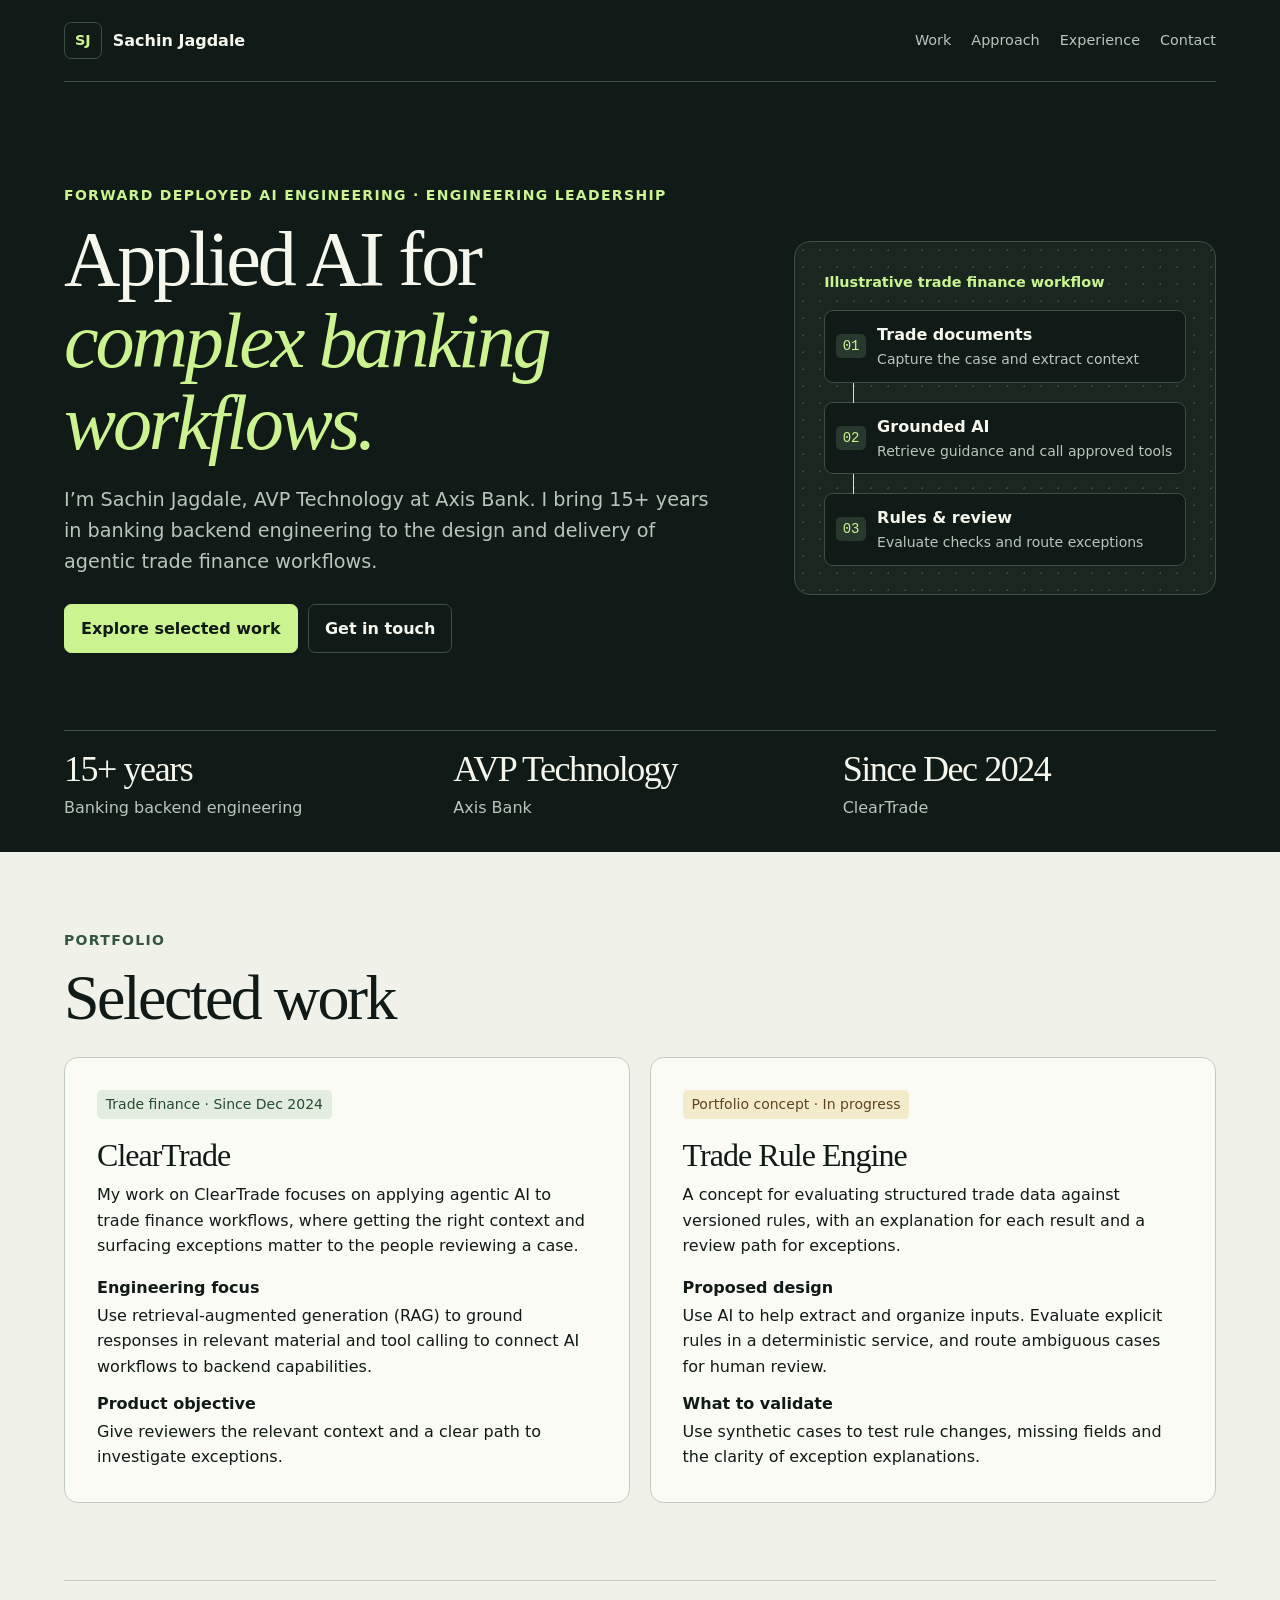
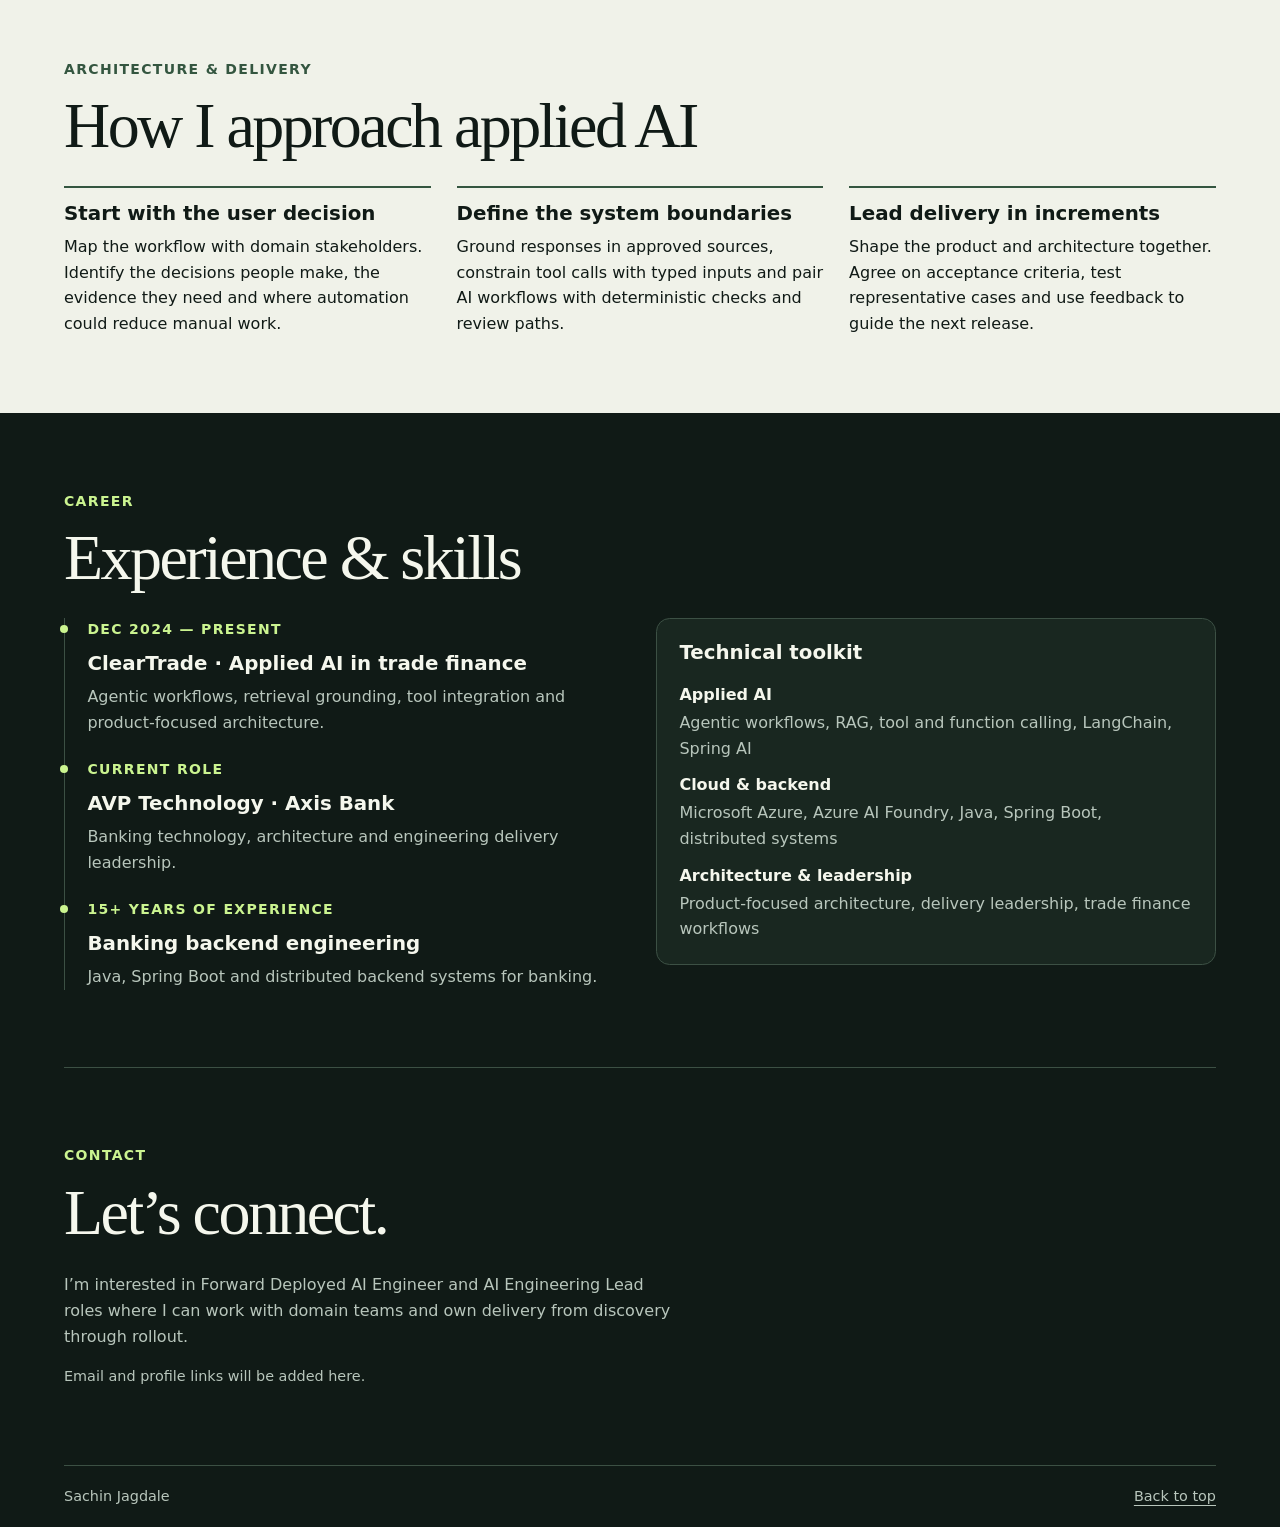
==== index.html @ 7dbd0158 "First commit" ====
<!doctype html>
<html lang="en">
<head>
<meta charset="utf-8">
<meta name="viewport" content="width=device-width, initial-scale=1">
<meta name="description" content="Sachin Jagdale, AVP Technology at Axis Bank. Portfolio covering backend banking systems, applied AI for trade finance, and engineering leadership.">
<meta name="theme-color" content="#101a16">
<meta property="og:type" content="website">
<meta property="og:title" content="Sachin Jagdale | Applied AI & Engineering Leadership">
<meta property="og:description" content="15+ years in banking engineering, with a focus on applied AI for trade finance.">
<title>Sachin Jagdale | Applied AI & Engineering Leadership</title>
<link rel="stylesheet" href="styles.css">
<script src="profile.js" defer></script>
</head>
<body id="top">
<a class="skip" href="#main">Skip to content</a>
<header class="shell header">
  <a class="brand" href="#top"><span class="monogram" aria-hidden="true">SJ</span> Sachin Jagdale</a>
  <nav aria-label="Main navigation"><a href="#work">Work</a><a href="#approach">Approach</a><a href="#experience">Experience</a><a href="#contact">Contact</a></nav>
</header>
<main id="main">
  <section class="hero shell" aria-labelledby="intro">
    <div class="hero-copy">
      <p class="eyebrow">FORWARD DEPLOYED AI ENGINEERING · ENGINEERING LEADERSHIP</p>
      <h1 id="intro">Applied AI for <em>complex banking workflows.</em></h1>
      <p class="lede">I’m Sachin Jagdale, AVP Technology at Axis Bank. I bring 15+ years in banking backend engineering to the design and delivery of agentic trade finance workflows.</p>
      <div class="actions"><a class="button primary" href="#work">Explore selected work</a><a class="button secondary" href="#contact">Get in touch</a><a class="button secondary" data-link="resume" hidden>Résumé</a></div>
    </div>
    <figure class="flow">
      <figcaption>Illustrative trade finance workflow</figcaption>
      <ol>
        <li><span class="node" aria-hidden="true">01</span><div><strong>Trade documents</strong><small>Capture the case and extract context</small></div></li>
        <li><span class="node" aria-hidden="true">02</span><div><strong>Grounded AI</strong><small>Retrieve guidance and call approved tools</small></div></li>
        <li><span class="node" aria-hidden="true">03</span><div><strong>Rules &amp; review</strong><small>Evaluate checks and route exceptions</small></div></li>
      </ol>
    </figure>
  </section>

  <dl class="facts shell" aria-label="Career highlights">
    <div><dt>15+ years</dt><dd>Banking backend engineering</dd></div>
    <div><dt>AVP Technology</dt><dd>Axis Bank</dd></div>
    <div><dt>Since Dec 2024</dt><dd>ClearTrade</dd></div>
  </dl>

  <div class="light">
    <section class="shell section" id="work">
      <p class="eyebrow">PORTFOLIO</p>
      <h2>Selected work</h2>
      <div class="cards">
        <article class="case">
          <p class="status">Trade finance · Since Dec 2024</p>
          <h3>ClearTrade</h3>
          <p>My work on ClearTrade focuses on applying agentic AI to trade finance workflows, where getting the right context and surfacing exceptions matter to the people reviewing a case.</p>
          <dl><dt>Engineering focus</dt><dd>Use retrieval-augmented generation (RAG) to ground responses in relevant material and tool calling to connect AI workflows to backend capabilities.</dd><dt>Product objective</dt><dd>Give reviewers the relevant context and a clear path to investigate exceptions.</dd></dl>
        </article>
        <article class="case">
          <p class="status concept">Portfolio concept · In progress</p>
          <h3>Trade Rule Engine</h3>
          <p>A concept for evaluating structured trade data against versioned rules, with an explanation for each result and a review path for exceptions.</p>
          <dl><dt>Proposed design</dt><dd>Use AI to help extract and organize inputs. Evaluate explicit rules in a deterministic service, and route ambiguous cases for human review.</dd><dt>What to validate</dt><dd>Use synthetic cases to test rule changes, missing fields and the clarity of exception explanations.</dd></dl>
        </article>
      </div>
    </section>

    <section class="shell section ruled" id="approach">
      <p class="eyebrow">ARCHITECTURE &amp; DELIVERY</p>
      <h2>How I approach applied AI</h2>
      <div class="principles">
        <article><h3>Start with the user decision</h3><p>Map the workflow with domain stakeholders. Identify the decisions people make, the evidence they need and where automation could reduce manual work.</p></article>
        <article><h3>Define the system boundaries</h3><p>Ground responses in approved sources, constrain tool calls with typed inputs and pair AI workflows with deterministic checks and review paths.</p></article>
        <article><h3>Lead delivery in increments</h3><p>Shape the product and architecture together. Agree on acceptance criteria, test representative cases and use feedback to guide the next release.</p></article>
      </div>
    </section>
  </div>

  <section class="shell section" id="experience">
    <p class="eyebrow">CAREER</p>
    <h2>Experience &amp; skills</h2>
    <div class="career">
      <ol class="timeline" aria-label="Experience timeline">
        <li><p class="eyebrow"><time datetime="2024-12">DEC 2024</time> — PRESENT</p><h3>ClearTrade · Applied AI in trade finance</h3><p>Agentic workflows, retrieval grounding, tool integration and product-focused architecture.</p></li>
        <li><p class="eyebrow">CURRENT ROLE</p><h3>AVP Technology · Axis Bank</h3><p>Banking technology, architecture and engineering delivery leadership.</p></li>
        <li><p class="eyebrow">15+ YEARS OF EXPERIENCE</p><h3>Banking backend engineering</h3><p>Java, Spring Boot and distributed backend systems for banking.</p></li>
      </ol>
      <div class="skills">
        <h3>Technical toolkit</h3>
        <dl>
          <dt>Applied AI</dt><dd>Agentic workflows, RAG, tool and function calling, LangChain, Spring AI</dd>
          <dt>Cloud &amp; backend</dt><dd>Microsoft Azure, Azure AI Foundry, Java, Spring Boot, distributed systems</dd>
          <dt>Architecture &amp; leadership</dt><dd>Product-focused architecture, delivery leadership, trade finance workflows</dd>
        </dl>
      </div>
    </div>
  </section>

  <section class="shell section contact" id="contact">
    <p class="eyebrow">CONTACT</p>
    <h2>Let’s connect.</h2>
    <p>I’m interested in Forward Deployed AI Engineer and AI Engineering Lead roles where I can work with domain teams and own delivery from discovery through rollout.</p>
    <div class="actions" id="contact-links" hidden><a class="button primary" data-link="email" hidden>Email me</a><a class="button secondary" data-link="linkedin" hidden>LinkedIn</a><a class="button secondary" data-link="resume" hidden>View résumé</a></div>
    <p class="contact-note" id="contact-note">Email and profile links will be added here.</p>
  </section>
</main>
<footer class="shell footer"><span>Sachin Jagdale</span><a href="#top">Back to top</a></footer>
</body>
</html>
---- styles.css ----
:root {
  color-scheme: dark;
  --ink: #101a16;
  --panel: #192720;
  --paper: #f0f2e9;
  --white: #f5f7ed;
  --muted: #b8c6bc;
  --accent: #cbf490;
  --forest: #345640;
  --line: #3c5044;
  --serif: Georgia, "Times New Roman", serif;
}
* { box-sizing: border-box; }
html { scroll-behavior: smooth; }
body { margin: 0; background: var(--ink); color: var(--white); font-family: system-ui, sans-serif; line-height: 1.6; }
[hidden] { display: none !important; }
a { color: inherit; text-underline-offset: .25em; }
a:focus-visible { outline: 3px solid currentColor; outline-offset: 5px; }
.skip { position: fixed; transform: translateY(-200%); padding: .6rem 1rem; top: .5rem; left: .5rem; background: var(--accent); color: var(--ink); z-index: 1; }
.skip:focus { transform: none; }
.shell { width: min(72rem, calc(100% - 3rem)); margin-inline: auto; }
.header, .footer { display: flex; align-items: center; justify-content: space-between; gap: 1rem 2rem; padding-block: 1.2rem; }
.header { border-bottom: 1px solid var(--line); }
.brand, nav { display: flex; align-items: center; flex-wrap: wrap; gap: .5rem 1.25rem; }
.brand { gap: .7rem; font-weight: 700; text-decoration: none; }
.monogram { display: grid; place-items: center; width: 2.35rem; aspect-ratio: 1; border: 1px solid var(--line); border-radius: .45rem; color: var(--accent); font-size: .9rem; }
nav a, .footer { color: var(--muted); font-size: .9rem; }
nav a { text-decoration: none; padding-block: .6rem; }
nav a:hover, .footer a:hover { color: var(--accent); }
.hero { display: grid; grid-template-columns: 1.55fr 1fr; align-items: center; gap: clamp(2rem, 6vw, 5rem); padding-block: clamp(3rem, 8vw, 7rem) clamp(3rem, 6vw, 5rem); }
.eyebrow { margin: 0 0 .75rem; font-size: .875rem; letter-spacing: .095em; color: var(--accent); font-weight: 700; }
h1, h2, .facts dt { font-family: var(--serif); font-weight: 400; line-height: 1.05; letter-spacing: -.04em; }
h1 { margin: 0; font-size: clamp(2.9rem, 6.1vw, 5.65rem); }
h1 em { color: var(--accent); font-weight: 400; }
h2 { font-size: clamp(2.45rem, 5vw, 4rem); margin: 0 0 1.65rem; }
h3 { margin: 0 0 .45rem; line-height: 1.25; font-size: 1.24rem; }
p { margin: 0 0 1rem; }
.lede { color: var(--muted); font-size: clamp(1rem, 2vw, 1.2rem); max-width: 54ch; margin: 1.3rem 0 1.7rem; }
.actions { display: flex; flex-wrap: wrap; gap: .65rem; }
.button { display: inline-flex; align-items: center; padding: .65rem 1rem; min-height: 2.8rem; border: 1px solid var(--line); border-radius: .45rem; text-decoration: none; font-weight: 650; transition: background-color .2s, border-color .2s; }
.primary { background: var(--accent); border-color: var(--accent); color: var(--ink); }
.primary:hover { background: #e1ffba; }
.primary:focus-visible { outline-color: var(--white); }
.secondary:hover { border-color: var(--accent); background: var(--panel); }
.flow { margin: 0; padding: clamp(1rem, 3vw, 1.8rem); border: 1px solid var(--line); border-radius: 1rem; background-color: var(--panel); background-image: radial-gradient(#3b4b40 1px, transparent 1px); background-size: 17px 17px; }
.flow figcaption { color: var(--accent); font-size: .9rem; font-weight: 650; margin-bottom: 1rem; }
.flow ol { list-style: none; padding: 0; margin: 0; display: grid; gap: 1.2rem; }
.flow li { display: flex; align-items: center; gap: .7rem; border: 1px solid var(--line); border-radius: .55rem; padding: .7rem; background: var(--ink); position: relative; }
.flow li + li::before { content: ""; position: absolute; left: 1.75rem; top: -1.25rem; height: 1.25rem; border-left: 1px solid var(--accent); }
.flow small { color: var(--muted); display: block; font-size: .875rem; }
.node { flex: 0 0 auto; color: var(--accent); border-radius: .3rem; padding: .25rem .4rem; background: #27392d; font: .875rem ui-monospace, monospace; }
.facts { display: grid; grid-template-columns: repeat(3, 1fr); gap: 1rem; margin-block: 0; padding-block: 1.25rem 2rem; border-top: 1px solid var(--line); }
.facts dt { font-size: clamp(1.4rem, 3vw, 2.25rem); }
.facts dd { margin: .4rem 0 0; color: var(--muted); }
.light { background: var(--paper); color: var(--ink); color-scheme: light; }
.light .eyebrow { color: var(--forest); }
.section { padding-block: clamp(2.8rem, 6vw, 5.5rem); }
.cards, .career { display: grid; grid-template-columns: repeat(2, minmax(0, 1fr)); gap: 1.2rem; }
.case { padding: clamp(1.1rem, 3vw, 2rem); border: 1px solid #bfcbbb; border-radius: .85rem; background: #fafbf5; }
.case h3 { font-family: var(--serif); font-size: 2rem; font-weight: 400; letter-spacing: -.03em; }
.status { display: inline-block; background: #e3eddf; color: #254b33; font-size: .875rem; border-radius: .3rem; padding: .2rem .55rem; }
.concept { background: #f4ebcd; color: #5f441e; }
.case dl, .skills dl { margin: 0; }
.case dt, .skills dt { font-weight: 700; }
.case dd, .skills dd { margin: .15rem 0 .7rem; }
.case dd:last-child, .skills dd:last-child { margin-bottom: 0; }
.ruled { border-top: 1px solid #bfcbbb; }
.principles { display: grid; grid-template-columns: repeat(3, minmax(0, 1fr)); gap: 1.6rem; }
.principles article { border-top: 2px solid var(--forest); padding-top: .9rem; }
.principles p, .timeline p:last-child { margin-bottom: 0; }
.career { gap: 2rem; }
.timeline { margin: 0; list-style: none; padding: 0 0 0 1.4rem; border-left: 1px solid var(--line); }
.timeline li { position: relative; }
.timeline li + li { margin-top: 1.4rem; }
.timeline li::before { content: ""; position: absolute; left: -1.7rem; top: .45rem; width: .5rem; height: .5rem; background: var(--accent); border-radius: 50%; }
.timeline p:last-child, .skills dd, .contact p:not(.eyebrow) { color: var(--muted); }
.skills { border: 1px solid var(--line); background: var(--panel); border-radius: .85rem; padding: 1.4rem; align-self: start; }
.skills h3 { margin-bottom: 1rem; }
.contact { border-block: 1px solid var(--line); }
.contact p { max-width: 61ch; }
.contact-note { margin: .75rem 0 0; font-size: .9rem; }
@media (max-width: 850px) {
  .hero { grid-template-columns: 1fr; }
  .flow { max-width: 34rem; }
}
@media (max-width: 620px) {
  .shell { width: calc(100% - 2rem); }
  .header { align-items: flex-start; flex-direction: column; gap: .25rem; }
  nav { gap: .65rem 1rem; }
  .cards, .career, .principles, .facts { grid-template-columns: 1fr; }
  .facts { gap: .9rem; }
  .facts div + div { border-top: 1px solid var(--line); padding-top: .9rem; }
}
@media (prefers-reduced-motion: no-preference) {
  .hero-copy, .flow { animation: enter .55s ease-out both; }
  .flow { animation-delay: .1s; }
  @keyframes enter { from { opacity: 0; transform: translateY(.5rem); } to { opacity: 1; transform: translateY(0); } }
}
@media (prefers-reduced-motion: reduce) {
  html { scroll-behavior: auto; }
  .button { transition: none; }
}
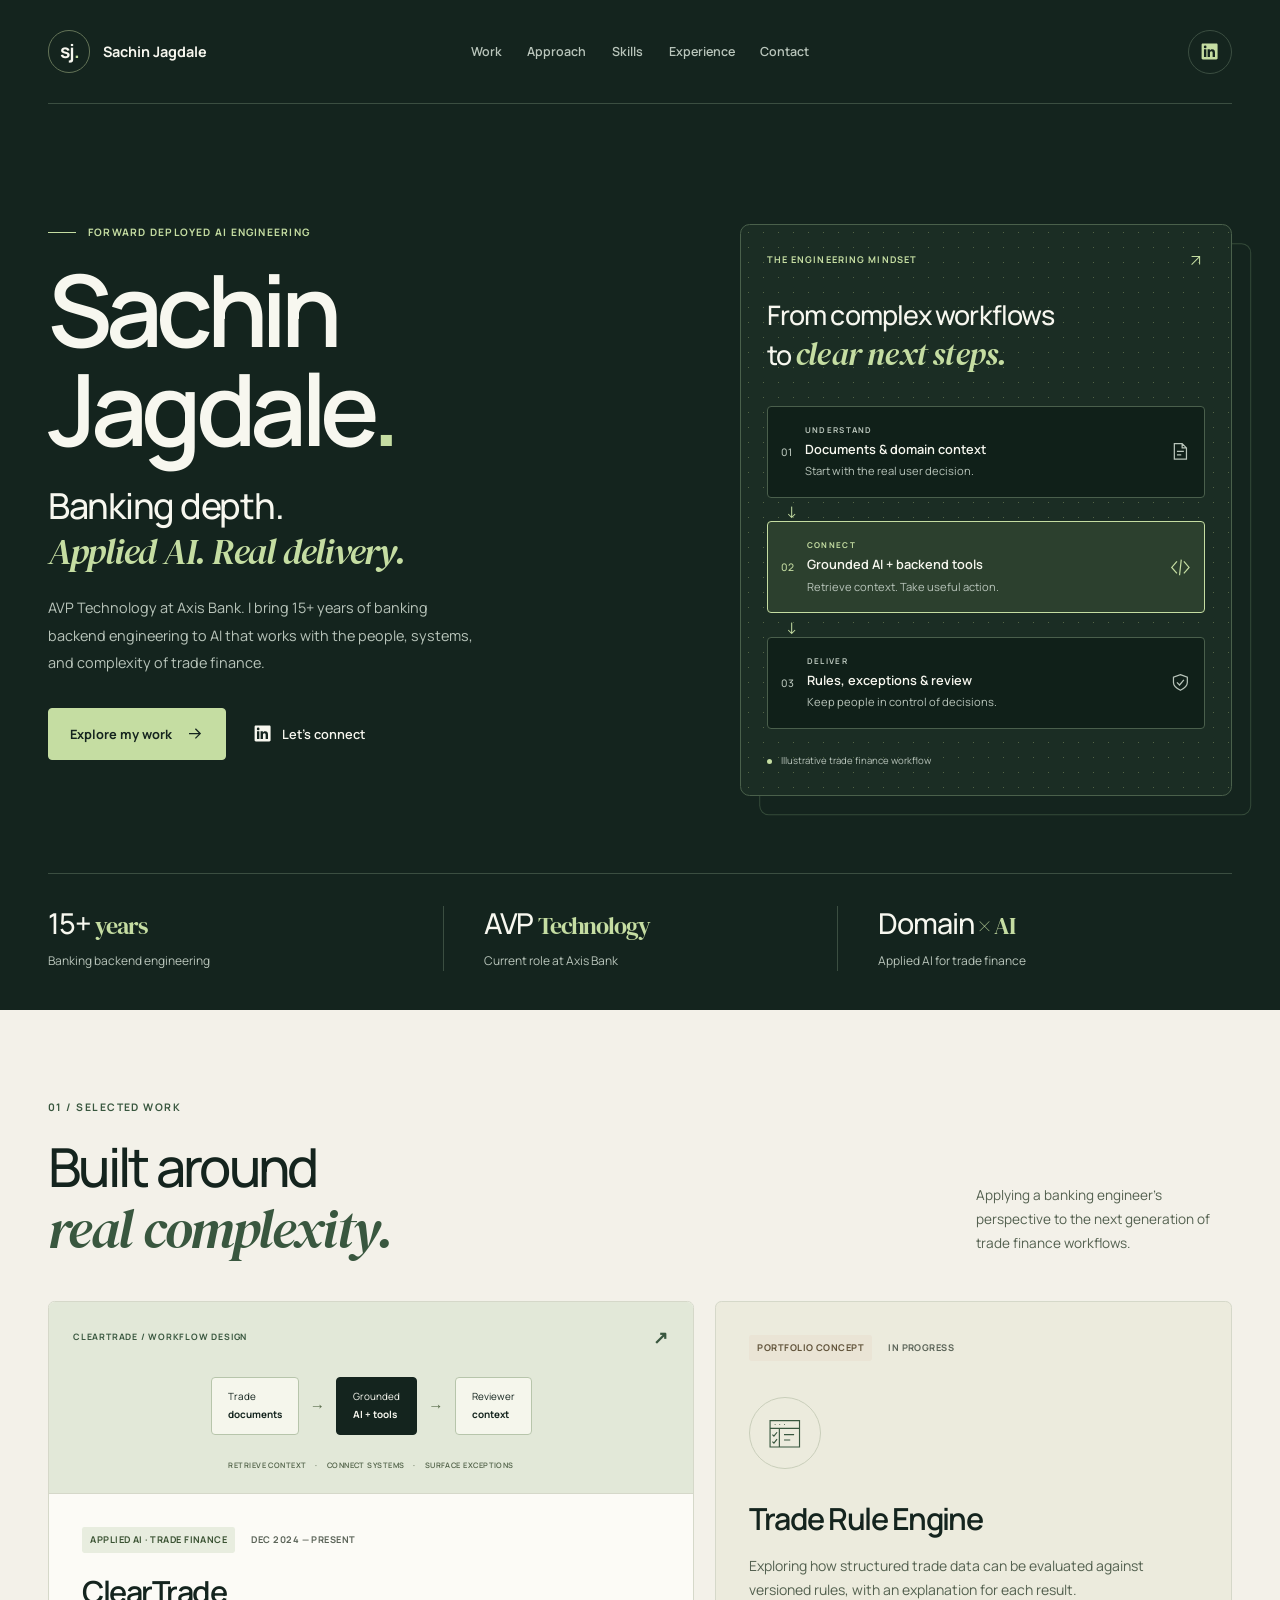
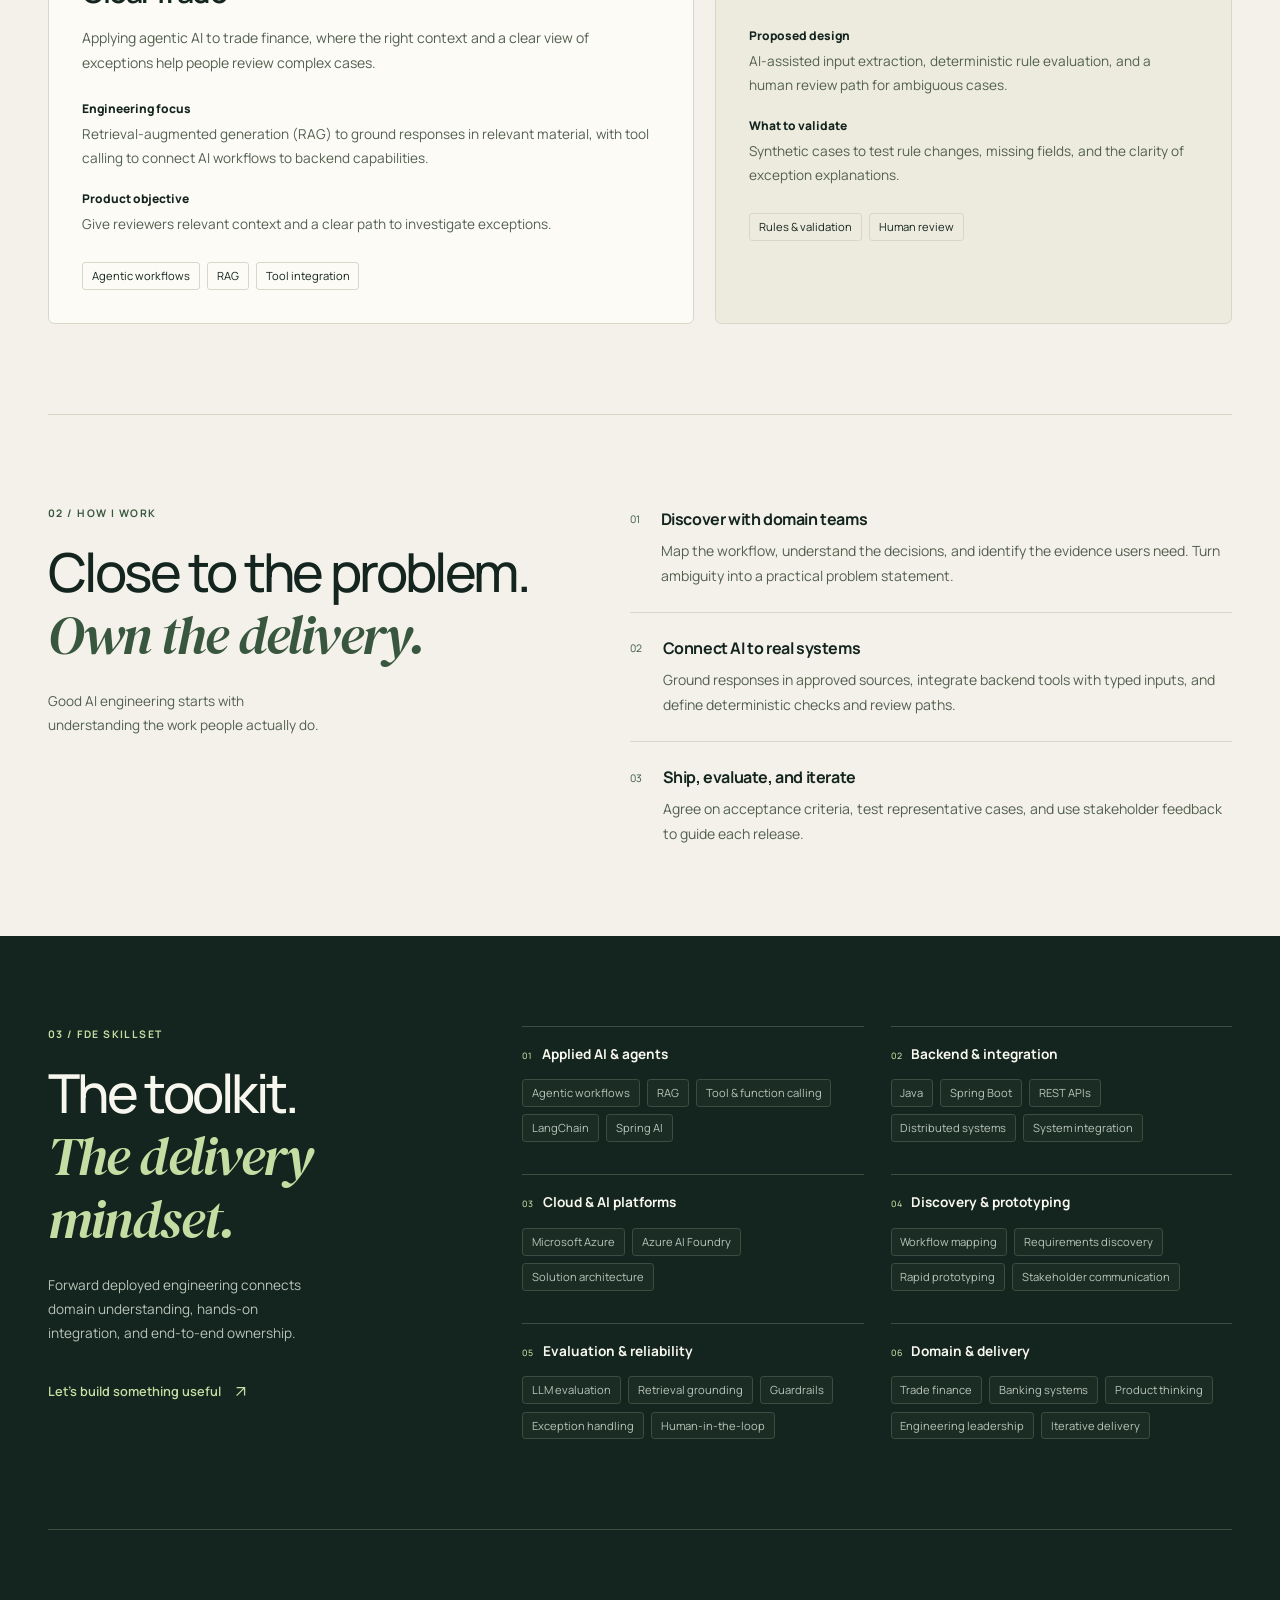
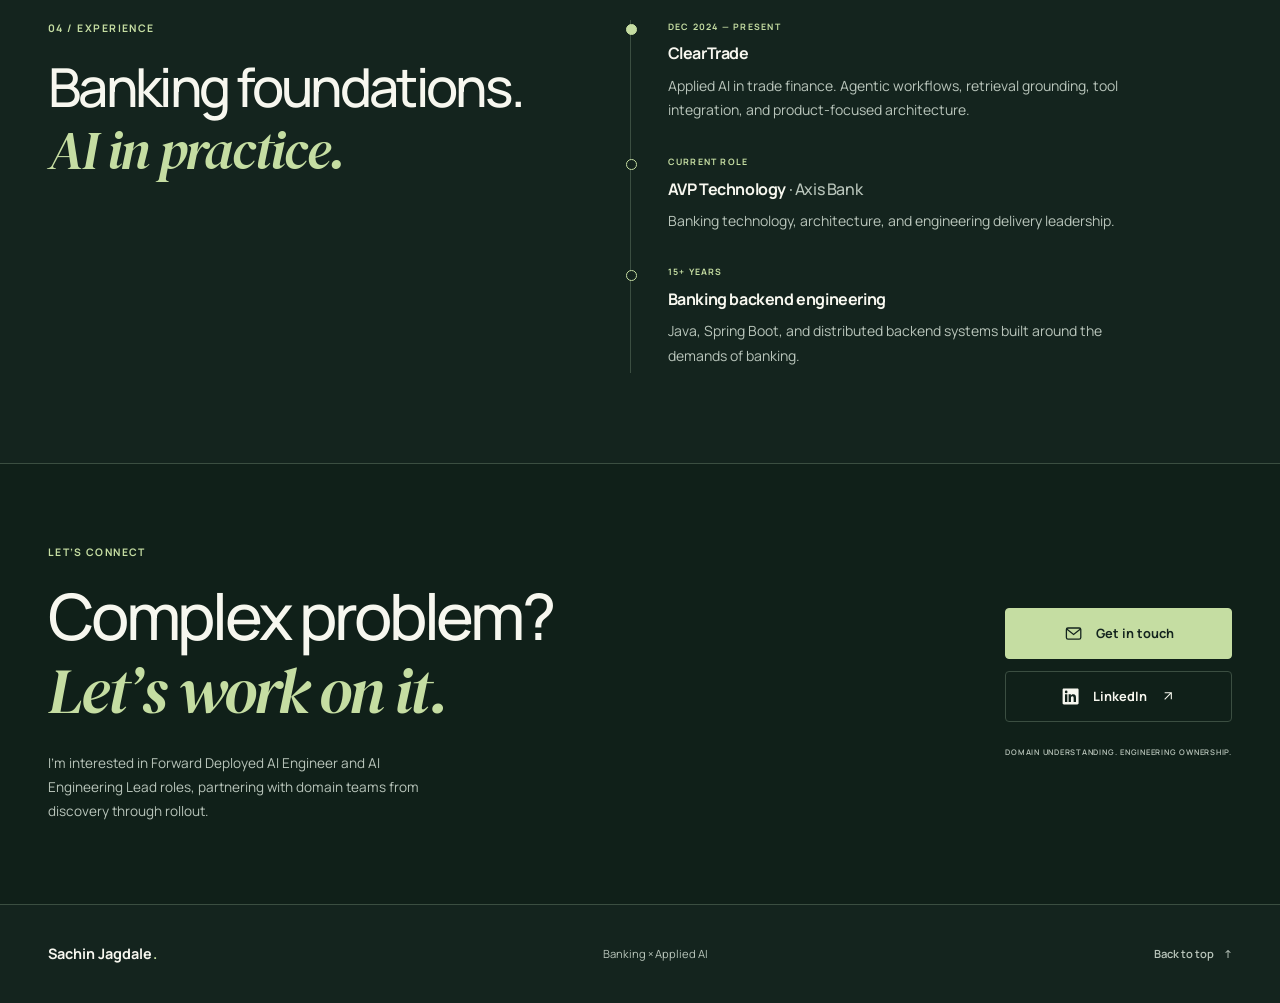
==== commit 4bd36579: "Redesign portfolio, make name prominent, add LinkedIn icons and FDE skills section (6b01f0f12640ca89" ====
--- a/index.html
+++ b/index.html
@@ -1,106 +1,115 @@
 <!doctype html>
 <html lang="en">
 <head>
-<meta charset="utf-8">
-<meta name="viewport" content="width=device-width, initial-scale=1">
-<meta name="description" content="Sachin Jagdale, AVP Technology at Axis Bank. Portfolio covering backend banking systems, applied AI for trade finance, and engineering leadership.">
-<meta name="theme-color" content="#101a16">
-<meta property="og:type" content="website">
-<meta property="og:title" content="Sachin Jagdale | Applied AI & Engineering Leadership">
-<meta property="og:description" content="15+ years in banking engineering, with a focus on applied AI for trade finance.">
-<title>Sachin Jagdale | Applied AI & Engineering Leadership</title>
-<link rel="stylesheet" href="styles.css">
-<script src="profile.js" defer></script>
+  <meta charset="utf-8">
+  <meta name="viewport" content="width=device-width, initial-scale=1">
+  <meta name="description" content="Sachin Jagdale, AVP Technology at Axis Bank. 15+ years in banking engineering, now focused on forward deployed AI, agentic workflows, and trade finance.">
+  <meta name="theme-color" content="#14241e">
+  <meta property="og:type" content="website">
+  <meta property="og:title" content="Sachin Jagdale | Forward Deployed AI Engineering">
+  <meta property="og:description" content="Banking depth. Applied AI. From understanding the workflow to delivering the solution.">
+  <title>Sachin Jagdale | Forward Deployed AI Engineering</title>
+  <link rel="icon" href="favicon.svg" type="image/svg+xml">
+  <link rel="preload" href="fonts/manrope-latin.woff2" as="font" type="font/woff2" crossorigin>
+  <link rel="stylesheet" href="styles.css">
+  <script src="profile.js" defer></script>
 </head>
 <body id="top">
-<a class="skip" href="#main">Skip to content</a>
-<header class="shell header">
-  <a class="brand" href="#top"><span class="monogram" aria-hidden="true">SJ</span> Sachin Jagdale</a>
-  <nav aria-label="Main navigation"><a href="#work">Work</a><a href="#approach">Approach</a><a href="#experience">Experience</a><a href="#contact">Contact</a></nav>
-</header>
-<main id="main">
-  <section class="hero shell" aria-labelledby="intro">
-    <div class="hero-copy">
-      <p class="eyebrow">FORWARD DEPLOYED AI ENGINEERING · ENGINEERING LEADERSHIP</p>
-      <h1 id="intro">Applied AI for <em>complex banking workflows.</em></h1>
-      <p class="lede">I’m Sachin Jagdale, AVP Technology at Axis Bank. I bring 15+ years in banking backend engineering to the design and delivery of agentic trade finance workflows.</p>
-      <div class="actions"><a class="button primary" href="#work">Explore selected work</a><a class="button secondary" href="#contact">Get in touch</a><a class="button secondary" data-link="resume" hidden>Résumé</a></div>
-    </div>
-    <figure class="flow">
-      <figcaption>Illustrative trade finance workflow</figcaption>
-      <ol>
-        <li><span class="node" aria-hidden="true">01</span><div><strong>Trade documents</strong><small>Capture the case and extract context</small></div></li>
-        <li><span class="node" aria-hidden="true">02</span><div><strong>Grounded AI</strong><small>Retrieve guidance and call approved tools</small></div></li>
-        <li><span class="node" aria-hidden="true">03</span><div><strong>Rules &amp; review</strong><small>Evaluate checks and route exceptions</small></div></li>
-      </ol>
-    </figure>
-  </section>
+  <a class="skip" href="#main">Skip to content</a>
+  <header class="shell header">
+    <a class="brand" href="#top" aria-label="Sachin Jagdale, back to top"><span class="monogram" aria-hidden="true">sj<span>.</span></span><span>Sachin Jagdale</span></a>
+    <nav aria-label="Main navigation">
+      <a href="#work">Work</a>
+      <a href="#approach">Approach</a>
+      <a href="#skills">Skills</a>
+      <a href="#experience">Experience</a>
+      <a href="#contact">Contact</a>
+    </nav>
+    <a class="social-link" href="https://www.linkedin.com/in/sachinj158" data-link="linkedin" target="_blank" rel="noopener noreferrer" aria-label="Sachin Jagdale on LinkedIn (opens in a new tab)">
+      <svg class="icon" viewBox="0 0 24 24" fill="currentColor" aria-hidden="true"><path d="M20.45 2H3.55C2.69 2 2 2.68 2 3.52v16.96c0 .84.69 1.52 1.55 1.52h16.9c.86 0 1.55-.68 1.55-1.52V3.52c0-.84-.69-1.52-1.55-1.52ZM7.93 18.75H4.98V9.2h2.95v9.55ZM6.46 7.9a1.71 1.71 0 1 1 0-3.42 1.71 1.71 0 0 1 0 3.42Zm12.29 10.85H15.8V14.1c0-1.11-.02-2.54-1.55-2.54-1.55 0-1.79 1.21-1.79 2.46v4.73H9.51V9.2h2.83v1.3h.04c.39-.74 1.35-1.52 2.78-1.52 2.98 0 3.59 1.96 3.59 4.51v5.26Z"/></svg>
+    </a>
+  </header>
 
-  <dl class="facts shell" aria-label="Career highlights">
-    <div><dt>15+ years</dt><dd>Banking backend engineering</dd></div>
-    <div><dt>AVP Technology</dt><dd>Axis Bank</dd></div>
-    <div><dt>Since Dec 2024</dt><dd>ClearTrade</dd></div>
-  </dl>
+  <main id="main">
+    <section class="hero shell" aria-labelledby="intro">
+      <div class="hero-copy">
+        <p class="eyebrow"><span class="small-line" aria-hidden="true"></span> FORWARD DEPLOYED AI ENGINEERING</p>
+        <h1 id="intro">Sachin<br>Jagdale<span class="name-dot">.</span></h1>
+        <p class="hero-statement">Banking depth.<br><em>Applied AI. Real delivery.</em></p>
+        <p class="lede">AVP Technology at Axis Bank. I bring 15+ years of banking backend engineering to AI that works with the people, systems, and complexity of trade finance.</p>
+        <div class="actions">
+          <a class="button primary" href="#work">Explore my work <svg class="icon" viewBox="0 0 24 24" fill="none" stroke="currentColor" stroke-width="1.6" aria-hidden="true"><path d="M5 12h14m-6-6 6 6-6 6"/></svg></a>
+          <a class="text-link" href="https://www.linkedin.com/in/sachinj158" data-link="linkedin" target="_blank" rel="noopener noreferrer"><svg class="icon" viewBox="0 0 24 24" fill="currentColor" aria-hidden="true"><path d="M20.45 2H3.55C2.69 2 2 2.68 2 3.52v16.96c0 .84.69 1.52 1.55 1.52h16.9c.86 0 1.55-.68 1.55-1.52V3.52c0-.84-.69-1.52-1.55-1.52ZM7.93 18.75H4.98V9.2h2.95v9.55ZM6.46 7.9a1.71 1.71 0 1 1 0-3.42 1.71 1.71 0 0 1 0 3.42Zm12.29 10.85H15.8V14.1c0-1.11-.02-2.54-1.55-2.54-1.55 0-1.79 1.21-1.79 2.46v4.73H9.51V9.2h2.83v1.3h.04c.39-.74 1.35-1.52 2.78-1.52 2.98 0 3.59 1.96 3.59 4.51v5.26Z"/></svg> Let’s connect<span class="sr-only"> on LinkedIn (opens in a new tab)</span></a>
+        </div>
+      </div>
 
-  <div class="light">
-    <section class="shell section" id="work">
-      <p class="eyebrow">PORTFOLIO</p>
-      <h2>Selected work</h2>
-      <div class="cards">
-        <article class="case">
-          <p class="status">Trade finance · Since Dec 2024</p>
-          <h3>ClearTrade</h3>
-          <p>My work on ClearTrade focuses on applying agentic AI to trade finance workflows, where getting the right context and surfacing exceptions matter to the people reviewing a case.</p>
-          <dl><dt>Engineering focus</dt><dd>Use retrieval-augmented generation (RAG) to ground responses in relevant material and tool calling to connect AI workflows to backend capabilities.</dd><dt>Product objective</dt><dd>Give reviewers the relevant context and a clear path to investigate exceptions.</dd></dl>
-        </article>
-        <article class="case">
-          <p class="status concept">Portfolio concept · In progress</p>
-          <h3>Trade Rule Engine</h3>
-          <p>A concept for evaluating structured trade data against versioned rules, with an explanation for each result and a review path for exceptions.</p>
-          <dl><dt>Proposed design</dt><dd>Use AI to help extract and organize inputs. Evaluate explicit rules in a deterministic service, and route ambiguous cases for human review.</dd><dt>What to validate</dt><dd>Use synthetic cases to test rule changes, missing fields and the clarity of exception explanations.</dd></dl>
-        </article>
-      </div>
+      <figure class="flow">
+        <div class="flow-heading"><span class="eyebrow">THE ENGINEERING MINDSET</span><svg class="icon" viewBox="0 0 24 24" fill="none" stroke="currentColor" stroke-width="1.3" aria-hidden="true"><path d="m7 17 10-10M7 7h10v10"/></svg></div>
+        <p class="flow-title">From complex workflows<br>to <em>clear next steps.</em></p>
+        <ol class="flow-steps">
+          <li><span class="node" aria-hidden="true">01</span><div><span class="flow-label">UNDERSTAND</span><strong>Documents &amp; domain context</strong><small>Start with the real user decision.</small></div><svg class="step-icon" viewBox="0 0 24 24" fill="none" stroke="currentColor" stroke-width="1.4" aria-hidden="true"><path d="M14 3H5v18h14V8l-5-5Z M14 3v5h5 M8 12h8 M8 16h5"/></svg></li>
+          <li class="flow-ai"><span class="node" aria-hidden="true">02</span><div><span class="flow-label">CONNECT</span><strong>Grounded AI + backend tools</strong><small>Retrieve context. Take useful action.</small></div><svg class="step-icon" viewBox="0 0 24 24" fill="none" stroke="currentColor" stroke-width="1.4" aria-hidden="true"><path d="m8 5-6 7 6 7m8-14 6 7-6 7m-3-16-2 18"/></svg></li>
+          <li><span class="node" aria-hidden="true">03</span><div><span class="flow-label">DELIVER</span><strong>Rules, exceptions &amp; review</strong><small>Keep people in control of decisions.</small></div><svg class="step-icon" viewBox="0 0 24 24" fill="none" stroke="currentColor" stroke-width="1.4" aria-hidden="true"><path d="m12 3 8 3v6c0 5-8 9-8 9s-8-4-8-9V6l8-3Z m-4 9 3 3 5-6"/></svg></li>
+        </ol>
+        <figcaption><span class="caption-mark" aria-hidden="true"></span>Illustrative trade finance workflow</figcaption>
+      </figure>
     </section>
 
-    <section class="shell section ruled" id="approach">
-      <p class="eyebrow">ARCHITECTURE &amp; DELIVERY</p>
-      <h2>How I approach applied AI</h2>
-      <div class="principles">
-        <article><h3>Start with the user decision</h3><p>Map the workflow with domain stakeholders. Identify the decisions people make, the evidence they need and where automation could reduce manual work.</p></article>
-        <article><h3>Define the system boundaries</h3><p>Ground responses in approved sources, constrain tool calls with typed inputs and pair AI workflows with deterministic checks and review paths.</p></article>
-        <article><h3>Lead delivery in increments</h3><p>Shape the product and architecture together. Agree on acceptance criteria, test representative cases and use feedback to guide the next release.</p></article>
-      </div>
+    <dl class="facts shell" aria-label="Career highlights">
+      <div><dt>15+ <span>years</span></dt><dd>Banking backend engineering</dd></div>
+      <div><dt>AVP <span>Technology</span></dt><dd>Current role at Axis Bank</dd></div>
+      <div><dt>Domain <span>× AI</span></dt><dd>Applied AI for trade finance</dd></div>
+    </dl>
+
+    <div class="light">
+      <section class="shell section" id="work" aria-labelledby="work-title">
+        <div class="section-heading"><div><p class="eyebrow">01 / SELECTED WORK</p><h2 id="work-title">Built around<br><em>real complexity.</em></h2></div><p class="section-intro">Applying a banking engineer’s perspective to the next generation of trade finance workflows.</p></div>
+        <div class="projects">
+          <article class="case case-featured">
+            <div class="project-visual" aria-hidden="true"><div class="visual-heading"><span>CLEARTRADE / WORKFLOW DESIGN</span><span class="diagram-symbol">↗</span></div><div class="mini-flow"><span>Trade<br><strong>documents</strong></span><span class="connector">→</span><span class="mini-ai">Grounded<br><strong>AI + tools</strong></span><span class="connector">→</span><span>Reviewer<br><strong>context</strong></span></div><p>RETRIEVE CONTEXT <span>·</span> CONNECT SYSTEMS <span>·</span> SURFACE EXCEPTIONS</p></div>
+            <div class="case-body"><div class="case-meta"><span class="status">APPLIED AI · TRADE FINANCE</span><span>DEC 2024 — PRESENT</span></div><h3>ClearTrade</h3><p>Applying agentic AI to trade finance, where the right context and a clear view of exceptions help people review complex cases.</p><dl><dt>Engineering focus</dt><dd>Retrieval-augmented generation (RAG) to ground responses in relevant material, with tool calling to connect AI workflows to backend capabilities.</dd><dt>Product objective</dt><dd>Give reviewers relevant context and a clear path to investigate exceptions.</dd></dl><ul class="tags" aria-label="ClearTrade focus areas"><li>Agentic workflows</li><li>RAG</li><li>Tool integration</li></ul></div>
+          </article>
+          <article class="case case-concept">
+            <div class="case-body"><div class="case-meta"><span class="status concept">PORTFOLIO CONCEPT</span><span>IN PROGRESS</span></div><div class="concept-symbol" aria-hidden="true"><svg viewBox="0 0 64 64" fill="none" stroke="currentColor" stroke-width="1.5"><path d="M13 15h38v34H13z M13 25h38 M25 25v24 M19 20h1 M25 20h1 M31 20h1 M31 33h13 M31 40h8"/><path d="m16 33 2 2 4-5m-6 12 2 2 4-5"/></svg></div><h3>Trade Rule Engine</h3><p>Exploring how structured trade data can be evaluated against versioned rules, with an explanation for each result.</p><dl><dt>Proposed design</dt><dd>AI-assisted input extraction, deterministic rule evaluation, and a human review path for ambiguous cases.</dd><dt>What to validate</dt><dd>Synthetic cases to test rule changes, missing fields, and the clarity of exception explanations.</dd></dl><ul class="tags" aria-label="Trade Rule Engine focus areas"><li>Rules &amp; validation</li><li>Human review</li></ul></div>
+          </article>
+        </div>
+      </section>
+
+      <section class="shell section approach" id="approach" aria-labelledby="approach-title">
+        <div class="approach-intro"><p class="eyebrow">02 / HOW I WORK</p><h2 id="approach-title">Close to the problem.<br><em>Own the delivery.</em></h2><p>Good AI engineering starts with understanding the work people actually do.</p></div>
+        <ol class="principles">
+          <li><span class="principle-number" aria-hidden="true">01</span><div><h3>Discover with domain teams</h3><p>Map the workflow, understand the decisions, and identify the evidence users need. Turn ambiguity into a practical problem statement.</p></div></li>
+          <li><span class="principle-number" aria-hidden="true">02</span><div><h3>Connect AI to real systems</h3><p>Ground responses in approved sources, integrate backend tools with typed inputs, and define deterministic checks and review paths.</p></div></li>
+          <li><span class="principle-number" aria-hidden="true">03</span><div><h3>Ship, evaluate, and iterate</h3><p>Agree on acceptance criteria, test representative cases, and use stakeholder feedback to guide each release.</p></div></li>
+        </ol>
+      </section>
+    </div>
+
+    <section class="shell section skills-section" id="skills" aria-labelledby="skills-title">
+      <div class="skills-intro"><p class="eyebrow">03 / FDE SKILLSET</p><h2 id="skills-title">The toolkit.<br><em>The delivery mindset.</em></h2><p>Forward deployed engineering connects domain understanding, hands-on integration, and end-to-end ownership.</p><a class="text-link" href="#contact">Let’s build something useful <svg class="icon" viewBox="0 0 24 24" fill="none" stroke="currentColor" stroke-width="1.6" aria-hidden="true"><path d="m7 17 10-10M7 7h10v10"/></svg></a></div>
+      <dl class="skill-groups">
+        <div><dt><span aria-hidden="true">01</span> Applied AI &amp; agents</dt><dd><ul class="tags"><li>Agentic workflows</li><li>RAG</li><li>Tool &amp; function calling</li><li>LangChain</li><li>Spring AI</li></ul></dd></div>
+        <div><dt><span aria-hidden="true">02</span> Backend &amp; integration</dt><dd><ul class="tags"><li>Java</li><li>Spring Boot</li><li>REST APIs</li><li>Distributed systems</li><li>System integration</li></ul></dd></div>
+        <div><dt><span aria-hidden="true">03</span> Cloud &amp; AI platforms</dt><dd><ul class="tags"><li>Microsoft Azure</li><li>Azure AI Foundry</li><li>Solution architecture</li></ul></dd></div>
+        <div><dt><span aria-hidden="true">04</span> Discovery &amp; prototyping</dt><dd><ul class="tags"><li>Workflow mapping</li><li>Requirements discovery</li><li>Rapid prototyping</li><li>Stakeholder communication</li></ul></dd></div>
+        <div><dt><span aria-hidden="true">05</span> Evaluation &amp; reliability</dt><dd><ul class="tags"><li>LLM evaluation</li><li>Retrieval grounding</li><li>Guardrails</li><li>Exception handling</li><li>Human-in-the-loop</li></ul></dd></div>
+        <div><dt><span aria-hidden="true">06</span> Domain &amp; delivery</dt><dd><ul class="tags"><li>Trade finance</li><li>Banking systems</li><li>Product thinking</li><li>Engineering leadership</li><li>Iterative delivery</li></ul></dd></div>
+      </dl>
     </section>
-  </div>
 
-  <section class="shell section" id="experience">
-    <p class="eyebrow">CAREER</p>
-    <h2>Experience &amp; skills</h2>
-    <div class="career">
-      <ol class="timeline" aria-label="Experience timeline">
-        <li><p class="eyebrow"><time datetime="2024-12">DEC 2024</time> — PRESENT</p><h3>ClearTrade · Applied AI in trade finance</h3><p>Agentic workflows, retrieval grounding, tool integration and product-focused architecture.</p></li>
-        <li><p class="eyebrow">CURRENT ROLE</p><h3>AVP Technology · Axis Bank</h3><p>Banking technology, architecture and engineering delivery leadership.</p></li>
-        <li><p class="eyebrow">15+ YEARS OF EXPERIENCE</p><h3>Banking backend engineering</h3><p>Java, Spring Boot and distributed backend systems for banking.</p></li>
+    <section class="shell section experience" id="experience" aria-labelledby="experience-title">
+      <div><p class="eyebrow">04 / EXPERIENCE</p><h2 id="experience-title">Banking foundations.<br><em>AI in practice.</em></h2></div>
+      <ol class="timeline" aria-label="Experience highlights">
+        <li><p class="eyebrow"><time datetime="2024-12">DEC 2024</time> — PRESENT</p><div><h3>ClearTrade</h3><p>Applied AI in trade finance. Agentic workflows, retrieval grounding, tool integration, and product-focused architecture.</p></div></li>
+        <li><p class="eyebrow">CURRENT ROLE</p><div><h3>AVP Technology <span>· Axis Bank</span></h3><p>Banking technology, architecture, and engineering delivery leadership.</p></div></li>
+        <li><p class="eyebrow">15+ YEARS</p><div><h3>Banking backend engineering</h3><p>Java, Spring Boot, and distributed backend systems built around the demands of banking.</p></div></li>
       </ol>
-      <div class="skills">
-        <h3>Technical toolkit</h3>
-        <dl>
-          <dt>Applied AI</dt><dd>Agentic workflows, RAG, tool and function calling, LangChain, Spring AI</dd>
-          <dt>Cloud &amp; backend</dt><dd>Microsoft Azure, Azure AI Foundry, Java, Spring Boot, distributed systems</dd>
-          <dt>Architecture &amp; leadership</dt><dd>Product-focused architecture, delivery leadership, trade finance workflows</dd>
-        </dl>
-      </div>
-    </div>
-  </section>
+    </section>
 
-  <section class="shell section contact" id="contact">
-    <p class="eyebrow">CONTACT</p>
-    <h2>Let’s connect.</h2>
-    <p>I’m interested in Forward Deployed AI Engineer and AI Engineering Lead roles where I can work with domain teams and own delivery from discovery through rollout.</p>
-    <div class="actions" id="contact-links" hidden><a class="button primary" data-link="email" hidden>Email me</a><a class="button secondary" data-link="linkedin" hidden>LinkedIn</a><a class="button secondary" data-link="resume" hidden>View résumé</a></div>
-    <p class="contact-note" id="contact-note">Email and profile links will be added here.</p>
-  </section>
-</main>
-<footer class="shell footer"><span>Sachin Jagdale</span><a href="#top">Back to top</a></footer>
+    <section class="contact" id="contact" aria-labelledby="contact-title">
+      <div class="shell contact-inner"><div><p class="eyebrow">LET’S CONNECT</p><h2 id="contact-title">Complex problem?<br><em>Let’s work on it.</em></h2><p>I’m interested in Forward Deployed AI Engineer and AI Engineering Lead roles, partnering with domain teams from discovery through rollout.</p></div><div class="contact-actions"><div class="actions" id="contact-links"><a class="button primary" href="mailto:sachinj158@gmail.com" data-link="email"><svg class="icon" viewBox="0 0 24 24" fill="none" stroke="currentColor" stroke-width="1.6" aria-hidden="true"><rect x="3" y="5" width="18" height="14" rx="2"/><path d="m3 6 9 7 9-7"/></svg> Get in touch</a><a class="button secondary" href="https://www.linkedin.com/in/sachinj158" data-link="linkedin" target="_blank" rel="noopener noreferrer"><svg class="icon" viewBox="0 0 24 24" fill="currentColor" aria-hidden="true"><path d="M20.45 2H3.55C2.69 2 2 2.68 2 3.52v16.96c0 .84.69 1.52 1.55 1.52h16.9c.86 0 1.55-.68 1.55-1.52V3.52c0-.84-.69-1.52-1.55-1.52ZM7.93 18.75H4.98V9.2h2.95v9.55ZM6.46 7.9a1.71 1.71 0 1 1 0-3.42 1.71 1.71 0 0 1 0 3.42Zm12.29 10.85H15.8V14.1c0-1.11-.02-2.54-1.55-2.54-1.55 0-1.79 1.21-1.79 2.46v4.73H9.51V9.2h2.83v1.3h.04c.39-.74 1.35-1.52 2.78-1.52 2.98 0 3.59 1.96 3.59 4.51v5.26Z"/></svg> LinkedIn<span class="sr-only"> (opens in a new tab)</span><svg class="icon icon-small" viewBox="0 0 24 24" fill="none" stroke="currentColor" stroke-width="1.6" aria-hidden="true"><path d="m7 17 10-10M7 7h10v10"/></svg></a><a class="text-link" data-link="resume" hidden>View résumé <span aria-hidden="true">↗</span></a></div><p class="contact-note" id="contact-note" hidden>Contact details are being updated.</p><span class="contact-caption">DOMAIN UNDERSTANDING. ENGINEERING OWNERSHIP.</span></div></div>
+    </section>
+  </main>
+  <footer class="shell footer"><a class="brand" href="#top">Sachin Jagdale<span class="name-dot" aria-hidden="true">.</span></a><span>Banking × Applied AI</span><a class="text-link" href="#top">Back to top <span aria-hidden="true">↑</span></a></footer>
 </body>
 </html>
--- a/styles.css
+++ b/styles.css
@@ -1,102 +1,311 @@
+@font-face {
+  font-family: Manrope;
+  font-style: normal;
+  font-weight: 400 800;
+  font-display: swap;
+  src: url("fonts/manrope-latin.woff2") format("woff2");
+}
+@font-face {
+  font-family: "DM Serif Display";
+  font-style: normal;
+  font-weight: 400;
+  font-display: swap;
+  src: url("fonts/dm-serif-display-latin.woff2") format("woff2");
+}
+@font-face {
+  font-family: "DM Serif Display";
+  font-style: italic;
+  font-weight: 400;
+  font-display: swap;
+  src: url("fonts/dm-serif-display-italic-latin.woff2") format("woff2");
+}
 :root {
   color-scheme: dark;
-  --ink: #101a16;
-  --panel: #192720;
-  --paper: #f0f2e9;
-  --white: #f5f7ed;
-  --muted: #b8c6bc;
-  --accent: #cbf490;
-  --forest: #345640;
-  --line: #3c5044;
-  --serif: Georgia, "Times New Roman", serif;
+  --ink: #14241e;
+  --deep: #102019;
+  --panel: #1c2e26;
+  --paper: #f3f1e9;
+  --white: #f7f7ef;
+  --muted: #b9c5bb;
+  --accent: #c5dda2;
+  --forest: #39573f;
+  --line: #3b4e41;
+  --paper-line: #d5d8c9;
+  --serif: "DM Serif Display", Georgia, serif;
+  --sans: Manrope, "Segoe UI", sans-serif;
 }
 * { box-sizing: border-box; }
-html { scroll-behavior: smooth; }
-body { margin: 0; background: var(--ink); color: var(--white); font-family: system-ui, sans-serif; line-height: 1.6; }
+html { scroll-behavior: smooth; scroll-padding-top: 2rem; }
+body { margin: 0; background: var(--ink); color: var(--white); font: 400 .95rem/1.75 var(--sans); -webkit-font-smoothing: antialiased; }
+::selection { background: var(--accent); color: var(--ink); }
 [hidden] { display: none !important; }
-a { color: inherit; text-underline-offset: .25em; }
-a:focus-visible { outline: 3px solid currentColor; outline-offset: 5px; }
-.skip { position: fixed; transform: translateY(-200%); padding: .6rem 1rem; top: .5rem; left: .5rem; background: var(--accent); color: var(--ink); z-index: 1; }
+a { color: inherit; text-underline-offset: .3em; }
+a:focus-visible { outline: 2px solid var(--accent); outline-offset: 6px; border-radius: 2px; }
+.light a:focus-visible { outline-color: var(--forest); }
+p, figure, dl, ol, ul { margin: 0; }
+h1, h2, h3 { margin: 0; }
+p + p { margin-top: 1rem; }
+svg { display: block; }
+.icon { width: 1.2rem; height: 1.2rem; flex: 0 0 auto; }
+.icon-small { width: 1rem; height: 1rem; }
+.sr-only { position: absolute; width: 1px; height: 1px; padding: 0; margin: -1px; overflow: hidden; clip-path: inset(50%); white-space: nowrap; border: 0; }
+.skip { position: fixed; top: .6rem; left: .6rem; z-index: 10; transform: translateY(-200%); background: var(--accent); color: var(--ink); padding: .6rem 1rem; }
 .skip:focus { transform: none; }
-.shell { width: min(72rem, calc(100% - 3rem)); margin-inline: auto; }
-.header, .footer { display: flex; align-items: center; justify-content: space-between; gap: 1rem 2rem; padding-block: 1.2rem; }
-.header { border-bottom: 1px solid var(--line); }
-.brand, nav { display: flex; align-items: center; flex-wrap: wrap; gap: .5rem 1.25rem; }
-.brand { gap: .7rem; font-weight: 700; text-decoration: none; }
-.monogram { display: grid; place-items: center; width: 2.35rem; aspect-ratio: 1; border: 1px solid var(--line); border-radius: .45rem; color: var(--accent); font-size: .9rem; }
-nav a, .footer { color: var(--muted); font-size: .9rem; }
-nav a { text-decoration: none; padding-block: .6rem; }
-nav a:hover, .footer a:hover { color: var(--accent); }
-.hero { display: grid; grid-template-columns: 1.55fr 1fr; align-items: center; gap: clamp(2rem, 6vw, 5rem); padding-block: clamp(3rem, 8vw, 7rem) clamp(3rem, 6vw, 5rem); }
-.eyebrow { margin: 0 0 .75rem; font-size: .875rem; letter-spacing: .095em; color: var(--accent); font-weight: 700; }
-h1, h2, .facts dt { font-family: var(--serif); font-weight: 400; line-height: 1.05; letter-spacing: -.04em; }
-h1 { margin: 0; font-size: clamp(2.9rem, 6.1vw, 5.65rem); }
-h1 em { color: var(--accent); font-weight: 400; }
-h2 { font-size: clamp(2.45rem, 5vw, 4rem); margin: 0 0 1.65rem; }
-h3 { margin: 0 0 .45rem; line-height: 1.25; font-size: 1.24rem; }
-p { margin: 0 0 1rem; }
-.lede { color: var(--muted); font-size: clamp(1rem, 2vw, 1.2rem); max-width: 54ch; margin: 1.3rem 0 1.7rem; }
-.actions { display: flex; flex-wrap: wrap; gap: .65rem; }
-.button { display: inline-flex; align-items: center; padding: .65rem 1rem; min-height: 2.8rem; border: 1px solid var(--line); border-radius: .45rem; text-decoration: none; font-weight: 650; transition: background-color .2s, border-color .2s; }
+.shell { width: min(75rem, calc(100% - 6rem)); margin-inline: auto; }
+.header { display: grid; grid-template-columns: 1fr auto 1fr; align-items: center; gap: 2rem; min-height: 6.5rem; border-bottom: 1px solid var(--line); }
+.brand { display: inline-flex; align-items: center; gap: .8rem; font-size: .9rem; font-weight: 700; text-decoration: none; justify-self: start; }
+.monogram { display: grid; place-content: center; grid-auto-flow: column; align-items: baseline; border: 1px solid #637357; width: 2.65rem; height: 2.65rem; border-radius: 50%; color: var(--white); font-size: 1.2rem; letter-spacing: -.07em; }
+.monogram > span { color: var(--accent); }
+nav { display: flex; flex-wrap: wrap; align-items: center; gap: 1.6rem; }
+nav a { padding-block: .75rem; color: var(--muted); font-size: .78rem; font-weight: 600; text-decoration: none; transition: color .2s; }
+nav a:hover { color: var(--white); }
+.social-link { display: grid; place-items: center; justify-self: end; width: 2.75rem; height: 2.75rem; border: 1px solid var(--line); border-radius: 50%; color: var(--accent); transition: color .2s, background-color .2s; }
+.social-link:hover { color: var(--ink); background: var(--accent); }
+.hero { display: grid; grid-template-columns: 1.25fr 1fr; align-items: center; gap: clamp(2.5rem, 6vw, 6rem); padding-block: 5.2rem 4.8rem; }
+.hero-copy, .flow, .section-heading > *, .skills-intro { min-width: 0; }
+.eyebrow { margin: 0 0 1.25rem; color: var(--accent); font-size: .65rem; line-height: 1.6; font-weight: 700; letter-spacing: .14em; }
+.hero .eyebrow { display: flex; align-items: center; gap: .75rem; font-size: .64rem; letter-spacing: .12em; }
+.small-line { display: inline-block; width: 1.75rem; height: 1px; flex: 0 0 auto; background: var(--accent); }
+h1 { color: var(--white); font-weight: 600; font-size: clamp(4.7rem, 7.8vw, 7rem); line-height: .99; letter-spacing: -.065em; }
+.name-dot { color: var(--accent); }
+.hero-statement { margin-top: 1.65rem; font-size: clamp(1.7rem, 2.8vw, 2.35rem); font-weight: 500; line-height: 1.25; letter-spacing: -.035em; }
+.hero-statement em, h2 em, .flow-title em { color: var(--accent); font-family: var(--serif); font-weight: 400; }
+.lede { max-width: 48ch; margin-top: 1.2rem; color: var(--muted); font-size: .9rem; line-height: 1.9; }
+.actions { display: flex; align-items: center; flex-wrap: wrap; gap: .8rem 1.7rem; }
+.hero .actions { margin-top: 2rem; }
+.button { display: inline-flex; align-items: center; justify-content: center; gap: .8rem; min-height: 3.2rem; padding: .8rem 1.3rem; border: 1px solid var(--line); border-radius: .25rem; font-size: .8rem; font-weight: 700; text-decoration: none; transition: background-color .2s, border-color .2s, transform .2s; }
+.button:active { transform: translateY(1px); }
 .primary { background: var(--accent); border-color: var(--accent); color: var(--ink); }
-.primary:hover { background: #e1ffba; }
-.primary:focus-visible { outline-color: var(--white); }
-.secondary:hover { border-color: var(--accent); background: var(--panel); }
-.flow { margin: 0; padding: clamp(1rem, 3vw, 1.8rem); border: 1px solid var(--line); border-radius: 1rem; background-color: var(--panel); background-image: radial-gradient(#3b4b40 1px, transparent 1px); background-size: 17px 17px; }
-.flow figcaption { color: var(--accent); font-size: .9rem; font-weight: 650; margin-bottom: 1rem; }
-.flow ol { list-style: none; padding: 0; margin: 0; display: grid; gap: 1.2rem; }
-.flow li { display: flex; align-items: center; gap: .7rem; border: 1px solid var(--line); border-radius: .55rem; padding: .7rem; background: var(--ink); position: relative; }
-.flow li + li::before { content: ""; position: absolute; left: 1.75rem; top: -1.25rem; height: 1.25rem; border-left: 1px solid var(--accent); }
-.flow small { color: var(--muted); display: block; font-size: .875rem; }
-.node { flex: 0 0 auto; color: var(--accent); border-radius: .3rem; padding: .25rem .4rem; background: #27392d; font: .875rem ui-monospace, monospace; }
-.facts { display: grid; grid-template-columns: repeat(3, 1fr); gap: 1rem; margin-block: 0; padding-block: 1.25rem 2rem; border-top: 1px solid var(--line); }
-.facts dt { font-size: clamp(1.4rem, 3vw, 2.25rem); }
-.facts dd { margin: .4rem 0 0; color: var(--muted); }
+.primary:hover { background: #d6e9b9; border-color: #d6e9b9; transform: translateY(-2px); }
+.secondary { color: var(--white); }
+.secondary:hover { background: var(--panel); border-color: var(--accent); transform: translateY(-2px); }
+.text-link { display: inline-flex; align-items: center; gap: .6rem; min-height: 2.75rem; font-size: .8rem; font-weight: 600; text-decoration: none; transition: color .2s; }
+.text-link:hover { color: var(--accent); text-decoration: underline; }
+.flow { position: relative; margin-top: 2.3rem; padding: 1.6rem; border: 1px solid #4a604b; border-radius: .6rem; background-color: #1b2d24; background-image: radial-gradient(#536445 0.65px, transparent 0.65px); background-size: 15px 15px; box-shadow: 1.2rem 1.2rem 0 -1px var(--ink), 1.2rem 1.2rem 0 0 #344a39; }
+.flow-heading { display: flex; align-items: center; justify-content: space-between; gap: 1rem; }
+.flow-heading .eyebrow { margin: 0; font-size: .58rem; letter-spacing: .12em; }
+.flow-heading > .icon { color: var(--accent); }
+.flow-title { margin-top: 1.7rem; font-size: clamp(1.35rem, 2.1vw, 1.8rem); line-height: 1.35; font-weight: 500; letter-spacing: -.03em; }
+.flow-title em { font-size: 1.2em; }
+.flow-steps { display: grid; gap: 1.45rem; padding: 0; margin-top: 1.8rem; list-style: none; }
+.flow-steps li { position: relative; display: grid; grid-template-columns: auto minmax(0, 1fr) auto; align-items: center; gap: .8rem; padding: 1rem .85rem; border: 1px solid #4a5f4c; border-radius: .25rem; background: var(--deep); }
+.flow-steps li + li::before { content: "↓"; position: absolute; top: -1.56rem; left: 1.15rem; color: var(--accent); font-size: 1rem; }
+.node { color: var(--muted); font-size: .65rem; font-weight: 500; }
+.flow-label { display: block; color: var(--muted); font-size: .5rem; letter-spacing: .16em; font-weight: 700; margin-bottom: .2rem; }
+.flow-steps strong { display: block; font-size: .8rem; font-weight: 600; line-height: 1.5; }
+.flow-steps small { display: block; color: var(--muted); font-size: .7rem; margin-top: .15rem; }
+.step-icon { width: 1.3rem; height: 1.3rem; color: var(--muted); }
+.flow-steps .flow-ai { border-color: var(--accent); background: #2c402e; }
+.flow-ai .node, .flow-ai .flow-label, .flow-ai .step-icon { color: var(--accent); }
+.flow figcaption { display: flex; align-items: center; gap: .55rem; margin-top: 1.5rem; color: var(--muted); font-size: .6rem; }
+.caption-mark { width: .35rem; height: .35rem; background: var(--accent); border-radius: 50%; }
+.facts { display: grid; grid-template-columns: 1fr 1fr 1fr; margin-block: 0; padding-block: 2rem 2.4rem; border-top: 1px solid var(--line); }
+.facts > div { padding-inline: 2.5rem; border-left: 1px solid var(--line); }
+.facts > div:first-child { padding-left: 0; border-left: 0; }
+.facts > div:last-child { padding-right: 0; }
+.facts dt { font-size: 1.8rem; font-weight: 500; line-height: 1.2; letter-spacing: -.04em; }
+.facts dt span { font-family: var(--serif); color: var(--accent); font-size: .85em; font-weight: 400; }
+.facts dd { margin: .6rem 0 0; color: var(--muted); font-size: .75rem; }
 .light { background: var(--paper); color: var(--ink); color-scheme: light; }
 .light .eyebrow { color: var(--forest); }
-.section { padding-block: clamp(2.8rem, 6vw, 5.5rem); }
-.cards, .career { display: grid; grid-template-columns: repeat(2, minmax(0, 1fr)); gap: 1.2rem; }
-.case { padding: clamp(1.1rem, 3vw, 2rem); border: 1px solid #bfcbbb; border-radius: .85rem; background: #fafbf5; }
-.case h3 { font-family: var(--serif); font-size: 2rem; font-weight: 400; letter-spacing: -.03em; }
-.status { display: inline-block; background: #e3eddf; color: #254b33; font-size: .875rem; border-radius: .3rem; padding: .2rem .55rem; }
-.concept { background: #f4ebcd; color: #5f441e; }
-.case dl, .skills dl { margin: 0; }
-.case dt, .skills dt { font-weight: 700; }
-.case dd, .skills dd { margin: .15rem 0 .7rem; }
-.case dd:last-child, .skills dd:last-child { margin-bottom: 0; }
-.ruled { border-top: 1px solid #bfcbbb; }
-.principles { display: grid; grid-template-columns: repeat(3, minmax(0, 1fr)); gap: 1.6rem; }
-.principles article { border-top: 2px solid var(--forest); padding-top: .9rem; }
-.principles p, .timeline p:last-child { margin-bottom: 0; }
-.career { gap: 2rem; }
-.timeline { margin: 0; list-style: none; padding: 0 0 0 1.4rem; border-left: 1px solid var(--line); }
-.timeline li { position: relative; }
-.timeline li + li { margin-top: 1.4rem; }
-.timeline li::before { content: ""; position: absolute; left: -1.7rem; top: .45rem; width: .5rem; height: .5rem; background: var(--accent); border-radius: 50%; }
-.timeline p:last-child, .skills dd, .contact p:not(.eyebrow) { color: var(--muted); }
-.skills { border: 1px solid var(--line); background: var(--panel); border-radius: .85rem; padding: 1.4rem; align-self: start; }
-.skills h3 { margin-bottom: 1rem; }
-.contact { border-block: 1px solid var(--line); }
-.contact p { max-width: 61ch; }
-.contact-note { margin: .75rem 0 0; font-size: .9rem; }
+.section { padding-block: clamp(3.5rem, 7vw, 6rem); }
+h2 { font-size: clamp(2.3rem, 4.2vw, 3.5rem); font-weight: 500; line-height: 1.14; letter-spacing: -.05em; }
+h2 em { letter-spacing: -.035em; }
+.light h2 em { color: var(--forest); }
+h3 { font-size: 1rem; font-weight: 700; line-height: 1.4; letter-spacing: -.025em; }
+.section-heading { display: flex; justify-content: space-between; align-items: end; gap: 2.5rem; margin-bottom: 2.5rem; }
+.section-intro { max-width: 32ch; padding-bottom: .3rem; color: #53604f; font-size: .85rem; }
+.projects { display: grid; grid-template-columns: 1.25fr 1fr; gap: 1.3rem; }
+.case { overflow: hidden; border: 1px solid var(--paper-line); border-radius: .4rem; background: #fcfbf6; }
+.project-visual { padding: 1.3rem 1.5rem; background: #e2e8d8; border-bottom: 1px solid var(--paper-line); }
+.visual-heading { display: flex; align-items: center; justify-content: space-between; gap: 1rem; color: var(--forest); font-size: .55rem; font-weight: 700; letter-spacing: .09em; }
+.diagram-symbol { font-size: 1.1rem; }
+.mini-flow { display: flex; align-items: center; justify-content: center; gap: .7rem; padding-block: 1.5rem; }
+.mini-flow > span:not(.connector) { padding: .65rem 1rem; border: 1px solid #b7c5ab; border-radius: .25rem; font-size: .62rem; background: #f5f6ec; }
+.mini-flow > span.mini-ai { background: var(--ink); color: var(--white); border-color: var(--ink); }
+.connector { color: #5a6d4c; }
+.project-visual > p { text-align: center; font-size: .47rem; font-weight: 600; letter-spacing: .06em; color: #506147; }
+.project-visual > p span { padding-inline: .4rem; }
+.case-body { padding: clamp(1.25rem, 2.6vw, 2.1rem); }
+.case-meta { display: flex; flex-wrap: wrap; align-items: center; gap: .6rem 1rem; color: #5b6458; font-size: .58rem; font-weight: 700; letter-spacing: .05em; }
+.status { display: inline-block; padding: .3rem .5rem; background: #e8eddf; color: #3b5333; border-radius: .15rem; }
+.concept { background: #eae4d5; color: #61533a; }
+.case h3 { margin-top: 1.15rem; font-size: 1.9rem; font-weight: 600; letter-spacing: -.05em; }
+.case h3 + p { margin-top: .8rem; color: #53604f; font-size: .875rem; }
+.case dl { margin-top: 1.4rem; font-size: .85rem; }
+.case dt { margin-bottom: .25rem; font-size: .75rem; font-weight: 800; }
+.case dd { color: #53604f; margin: 0 0 1.1rem; }
+.case dd:last-child { margin-bottom: 0; }
+.tags { display: flex; align-items: start; flex-wrap: wrap; gap: .45rem; padding: 0; list-style: none; }
+.tags li { padding: .25rem .55rem; border: 1px solid var(--paper-line); border-radius: .2rem; font-size: .7rem; line-height: 1.6; }
+.case .tags { margin-top: 1.6rem; }
+.case-concept { background: #ecebdd; }
+.concept-symbol { display: grid; place-items: center; width: 4.5rem; height: 4.5rem; border: 1px solid #c9ceba; border-radius: 50%; margin-block: 2.3rem 1.8rem; color: var(--forest); }
+.concept-symbol svg { width: 3.1rem; height: 3.1rem; }
+.approach { display: grid; grid-template-columns: 1fr 1.2fr; gap: 5rem; border-top: 1px solid var(--paper-line); }
+.approach-intro > p:last-child { max-width: 34ch; margin-top: 1.5rem; color: #53604f; font-size: .85rem; }
+.principles { list-style: none; padding: 0; }
+.principles li { display: grid; grid-template-columns: auto 1fr; gap: 1.3rem; padding-block: 1.5rem; border-top: 1px solid var(--paper-line); }
+.principles li:first-child { padding-top: .2rem; border-top: 0; }
+.principles li:last-child { padding-bottom: 0; }
+.principle-number { margin-top: .15rem; font-size: .65rem; color: var(--forest); }
+.principles p { margin-top: .55rem; color: #53604f; font-size: .875rem; }
+.skills-section { display: grid; grid-template-columns: .85fr 1.5fr; gap: 4.5rem; }
+.skills-intro > p:not(.eyebrow) { max-width: 35ch; margin-top: 1.5rem; color: var(--muted); font-size: .85rem; }
+.skills-intro .text-link { margin-top: 1.5rem; color: var(--accent); }
+.skill-groups { display: grid; grid-template-columns: 1fr 1fr; gap: 2rem 1.7rem; }
+.skill-groups > div { padding-top: 1rem; border-top: 1px solid var(--line); }
+.skill-groups dt { display: flex; align-items: baseline; gap: .6rem; font-size: .85rem; font-weight: 700; }
+.skill-groups dt > span { color: var(--accent); font-size: .55rem; font-weight: 500; }
+.skill-groups dd { margin: .8rem 0 0; }
+.skill-groups .tags li { border-color: var(--line); color: var(--muted); font-size: .7rem; background: #1b2c24; }
+.experience { display: grid; grid-template-columns: 1fr 1.2fr; gap: 5rem; border-top: 1px solid var(--line); }
+.timeline { list-style: none; padding: 0 0 0 1.2rem; border-left: 1px solid var(--line); }
+.timeline li { position: relative; padding: 0 0 2rem 1.1rem; }
+.timeline li:last-child { padding-bottom: .3rem; }
+.timeline li::before { content: ""; position: absolute; top: .3rem; left: -1.5rem; width: .55rem; height: .55rem; border: 1px solid var(--accent); border-radius: 50%; background: var(--ink); }
+.timeline li:first-child::before { background: var(--accent); }
+.timeline .eyebrow { margin-bottom: .55rem; font-size: .55rem; }
+.timeline h3 span { color: var(--muted); font-weight: 500; }
+.timeline div > p { max-width: 55ch; margin-top: .55rem; color: var(--muted); font-size: .875rem; }
+.contact { background: var(--deep); border-block: 1px solid var(--line); }
+.contact-inner { display: grid; grid-template-columns: 1.3fr 1fr; align-items: center; gap: 4rem; padding-block: 5rem; }
+.contact h2 { font-size: clamp(2.75rem, 5vw, 4.2rem); }
+.contact-inner > div > p:not(.eyebrow) { max-width: 49ch; margin-top: 1.5rem; color: var(--muted); font-size: .85rem; }
+.contact-actions { justify-self: end; }
+.contact-actions .actions { align-items: stretch; flex-direction: column; gap: .75rem; }
+.contact-caption { display: block; margin-top: 1.5rem; color: var(--muted); font-size: .48rem; font-weight: 600; letter-spacing: .1em; }
+.contact-note { color: var(--muted); font-size: .8rem; }
+.footer { display: flex; flex-wrap: wrap; align-items: center; justify-content: space-between; gap: 1rem 2rem; padding-block: 1.7rem; }
+.footer .brand { gap: .08rem; }
+.footer > span { color: var(--muted); font-size: .7rem; }
+.footer > .text-link { color: var(--muted); font-size: .7rem; }
+.footer > .text-link:hover { color: var(--accent); }
+@media (min-width: 1500px) {
+  .hero { padding-block: 6.5rem; }
+}
+@media (max-width: 1100px) {
+  .shell { width: calc(100% - 4rem); }
+  .header { grid-template-columns: auto 1fr auto; gap: 1.8rem; }
+  nav { justify-content: center; gap: 1.2rem; }
+  .hero { gap: 2.5rem; }
+  .flow { padding: 1.3rem; }
+  .flow-steps li { grid-template-columns: auto minmax(0, 1fr); gap: .65rem; }
+  .step-icon { display: none; }
+  .skills-section, .approach, .experience { gap: 2.5rem; }
+  .skills-section { grid-template-columns: .8fr 1.3fr; }
+  .facts > div { padding-inline: 1.5rem; }
+  .mini-flow { gap: .5rem; }
+  .mini-flow > span:not(.connector) { padding: .6rem .75rem; }
+}
 @media (max-width: 850px) {
-  .hero { grid-template-columns: 1fr; }
-  .flow { max-width: 34rem; }
-}
-@media (max-width: 620px) {
+  .header { min-height: 5.5rem; gap: 1rem; }
+  .brand { font-size: .8rem; gap: .6rem; }
+  .monogram { width: 2.3rem; height: 2.3rem; }
+  nav { gap: .8rem; }
+  nav a { font-size: .7rem; }
+  .hero { grid-template-columns: 1.15fr 1fr; gap: 1.75rem; padding-block: 3.5rem; }
+  h1 { font-size: clamp(4rem, 8.8vw, 5.5rem); }
+  .hero .eyebrow { font-size: .53rem; }
+  .small-line { width: 1rem; }
+  .hero-statement { font-size: 1.55rem; }
+  .lede { font-size: .8rem; }
+  .hero .actions { column-gap: 1rem; }
+  .button { padding-inline: 1rem; }
+  .flow { padding: 1rem; }
+  .flow-title { font-size: 1.25rem; }
+  .flow-heading .eyebrow { font-size: .45rem; }
+  .flow-steps { gap: 1.2rem; }
+  .flow-steps li { padding: .8rem .6rem; gap: .5rem; }
+  .flow-steps li + li::before { top: -1.35rem; left: .7rem; }
+  .flow-steps strong { font-size: .65rem; }
+  .flow-steps small { font-size: .57rem; }
+  .flow figcaption { font-size: .52rem; }
+  .facts dt { font-size: 1.5rem; }
+  .facts dd { font-size: .65rem; }
+  .skills-section { grid-template-columns: 1fr; }
+  .skills-intro { display: grid; grid-template-columns: 1fr 1fr; column-gap: 2rem; align-items: start; }
+  .skills-intro .eyebrow { grid-column: 1 / -1; }
+  .skills-intro h2 { grid-row: span 2; }
+  .skills-intro > p:not(.eyebrow) { margin-top: 0; }
+  .skills-intro .text-link { margin-top: .75rem; }
+  .contact-inner { gap: 2rem; }
+}
+@media (max-width: 680px) {
+  .shell { width: calc(100% - 2.5rem); }
+  .header { grid-template-columns: 1fr auto; gap: .35rem 1rem; padding-block: 1rem .7rem; }
+  .header > .brand { font-size: .9rem; }
+  .header > nav { grid-row: 2; grid-column: 1 / -1; justify-content: space-between; gap: .4rem 1rem; }
+  nav a { font-size: .72rem; }
+  .social-link { grid-row: 1; grid-column: 2; }
+  .hero { grid-template-columns: 1fr; gap: 2.5rem; padding-block: 3rem; }
+  .hero .eyebrow { font-size: .58rem; }
+  h1 { font-size: clamp(4.5rem, 17vw, 7rem); }
+  .hero-statement { margin-top: 1.5rem; font-size: clamp(1.7rem, 5.5vw, 2.1rem); }
+  .lede { max-width: 48ch; font-size: .85rem; }
+  .hero .actions { gap: .7rem 1.5rem; }
+  .flow { width: calc(100% - .8rem); max-width: 29rem; margin-top: 0; padding: 1.5rem; box-shadow: .8rem .8rem 0 -1px var(--ink), .8rem .8rem 0 0 #344a39; }
+  .flow-heading .eyebrow { font-size: .55rem; }
+  .flow-title { font-size: 1.6rem; margin-top: 1.4rem; }
+  .flow-steps { gap: 1.45rem; margin-top: 1.5rem; }
+  .flow-steps li { grid-template-columns: auto minmax(0, 1fr) auto; gap: .75rem; padding: 1rem .8rem; }
+  .flow-steps li + li::before { top: -1.55rem; left: 1rem; }
+  .flow-steps strong { font-size: .75rem; }
+  .flow-steps small { font-size: .65rem; }
+  .step-icon { display: block; }
+  .flow figcaption { font-size: .6rem; }
+  .facts { grid-template-columns: 1fr; padding-block: .5rem 1.3rem; margin-top: 1rem; }
+  .facts > div { display: grid; grid-template-columns: 1fr 1fr; align-items: center; gap: 1rem; padding: 1.2rem 0; border-left: 0; border-top: 1px solid var(--line); }
+  .facts > div:first-child { border-top: 0; }
+  .facts dt { font-size: 1.4rem; }
+  .facts dd { margin: 0; font-size: .65rem; }
+  .section { padding-block: 3.5rem; }
+  .section-heading { display: block; margin-bottom: 2rem; }
+  .section-intro { max-width: 40ch; margin-top: 1.4rem; padding: 0; }
+  .projects { grid-template-columns: 1fr; gap: 1.2rem; }
+  .project-visual { padding: 1.2rem; }
+  .mini-flow { gap: .75rem; }
+  .mini-flow > span:not(.connector) { padding: .7rem 1rem; }
+  .case-body { padding: 1.5rem; }
+  .concept-symbol { margin-block: 1.5rem; }
+  .approach, .experience { grid-template-columns: 1fr; gap: 2rem; }
+  .approach-intro > p:last-child { max-width: 40ch; }
+  .principles li:first-child { border-top: 1px solid var(--paper-line); padding-top: 1.5rem; }
+  .skills-intro { display: block; }
+  .skills-intro > p:not(.eyebrow) { max-width: 40ch; margin-top: 1.3rem; }
+  .skills-intro .text-link { margin-top: 1rem; }
+  .skill-groups { column-gap: 1rem; }
+  .skill-groups dt { gap: .4rem; font-size: .74rem; }
+  .skill-groups .tags li { font-size: .7rem; padding: .25rem .45rem; }
+  .contact-inner { grid-template-columns: 1fr; gap: 2rem; padding-block: 3.5rem; }
+  .contact-actions { justify-self: start; width: 100%; }
+  .contact-actions .actions { flex-direction: row; flex-wrap: wrap; }
+  .contact-caption { font-size: .5rem; }
+  .footer { gap: .6rem 1rem; padding-block: 1.3rem; }
+  .footer > span { display: none; }
+}
+@media (max-width: 380px) {
   .shell { width: calc(100% - 2rem); }
-  .header { align-items: flex-start; flex-direction: column; gap: .25rem; }
-  nav { gap: .65rem 1rem; }
-  .cards, .career, .principles, .facts { grid-template-columns: 1fr; }
-  .facts { gap: .9rem; }
-  .facts div + div { border-top: 1px solid var(--line); padding-top: .9rem; }
+  .hero .eyebrow { font-size: .5rem; gap: .5rem; }
+  .flow { padding: 1rem; }
+  .flow-steps li { grid-template-columns: auto minmax(0, 1fr); }
+  .step-icon { display: none; }
+  .facts > div { grid-template-columns: 1fr 1fr; gap: .5rem; }
+  .facts dt { font-size: 1.25rem; }
+  .skill-groups { grid-template-columns: 1fr; }
+  .case-body { padding: 1.2rem; }
+  .project-visual { padding: 1rem; }
+  .mini-flow { gap: .45rem; }
+  .mini-flow > span:not(.connector) { padding: .6rem .65rem; font-size: .57rem; }
+  .project-visual > p { font-size: .4rem; }
+  .contact-caption { font-size: .43rem; }
 }
 @media (prefers-reduced-motion: no-preference) {
-  .hero-copy, .flow { animation: enter .55s ease-out both; }
-  .flow { animation-delay: .1s; }
-  @keyframes enter { from { opacity: 0; transform: translateY(.5rem); } to { opacity: 1; transform: translateY(0); } }
+  .hero-copy { animation: enter .7s ease-out both; }
+  .flow { animation: enter .7s .12s ease-out both; }
+  @keyframes enter { from { opacity: 0; transform: translateY(1rem); } to { opacity: 1; transform: translateY(0); } }
 }
 @media (prefers-reduced-motion: reduce) {
   html { scroll-behavior: auto; }
-  .button { transition: none; }
-}
+  *, *::before, *::after { animation: none !important; transition: none !important; }
+}
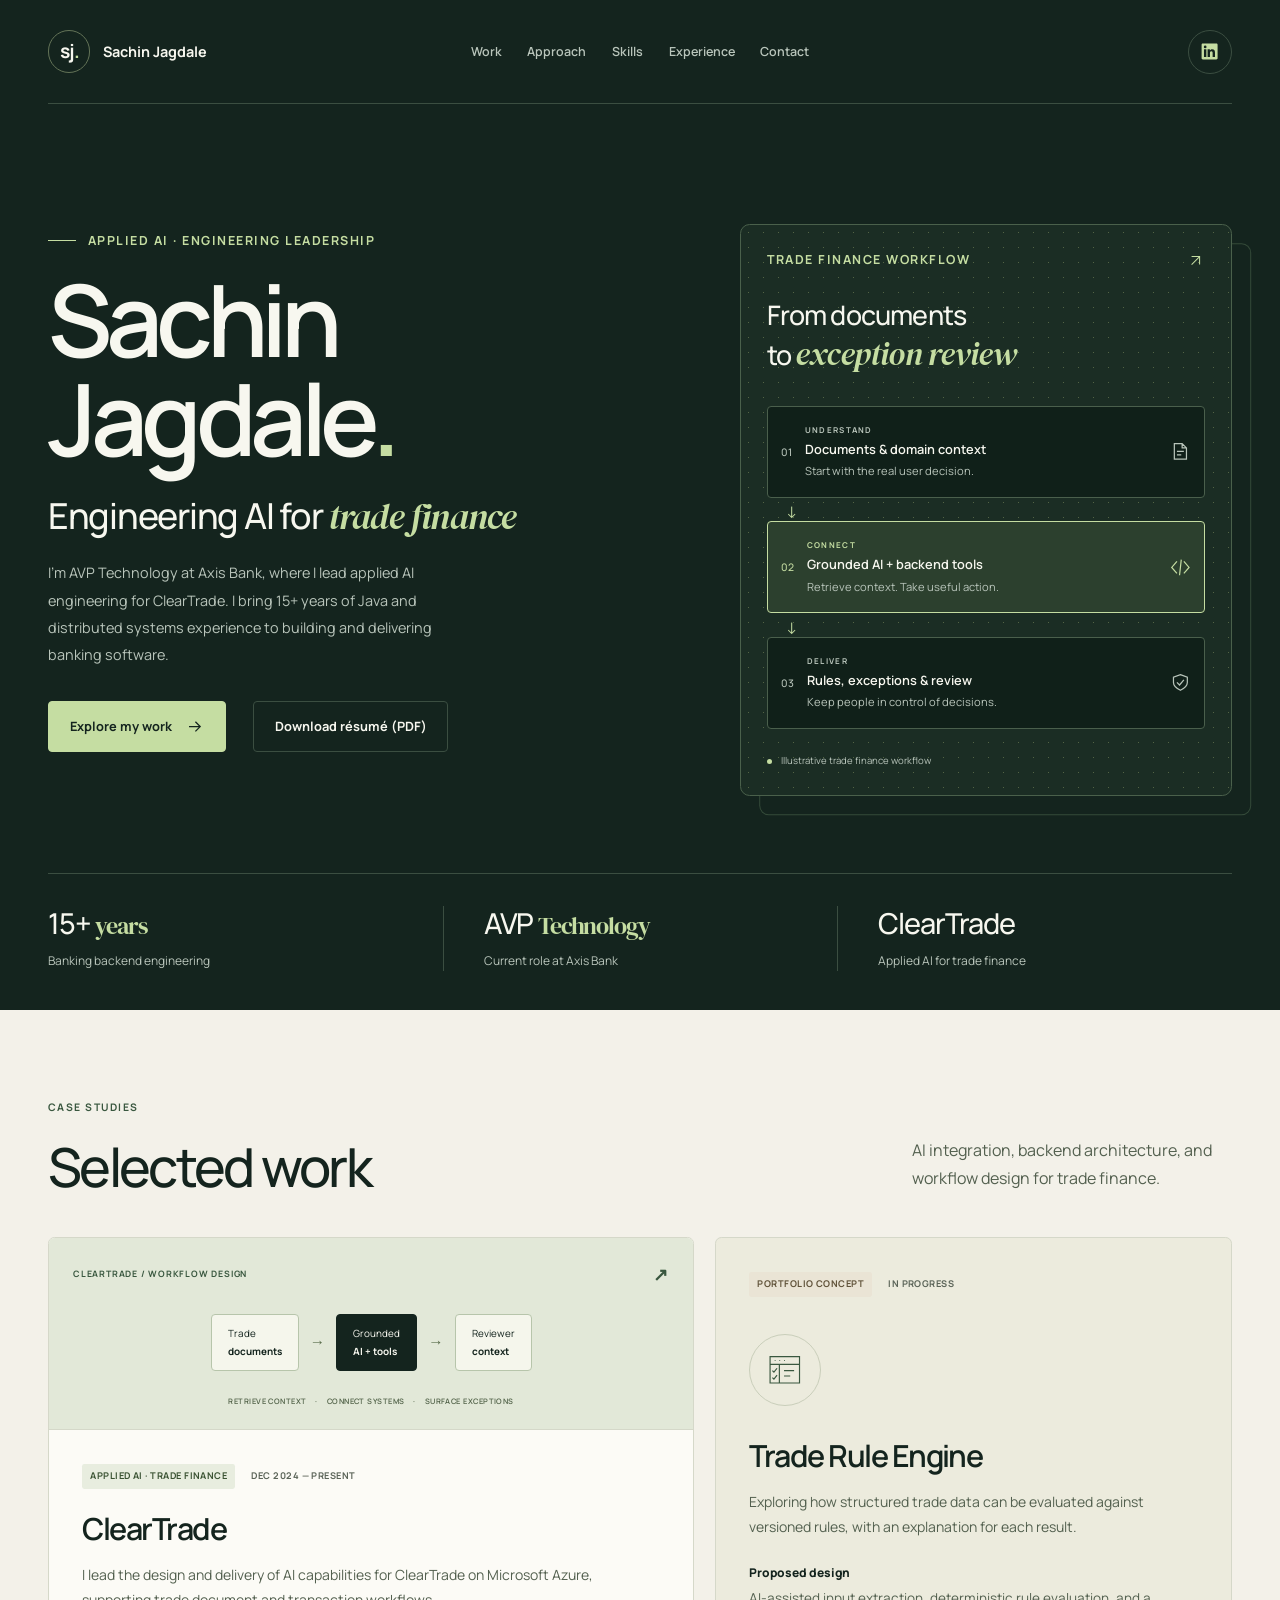
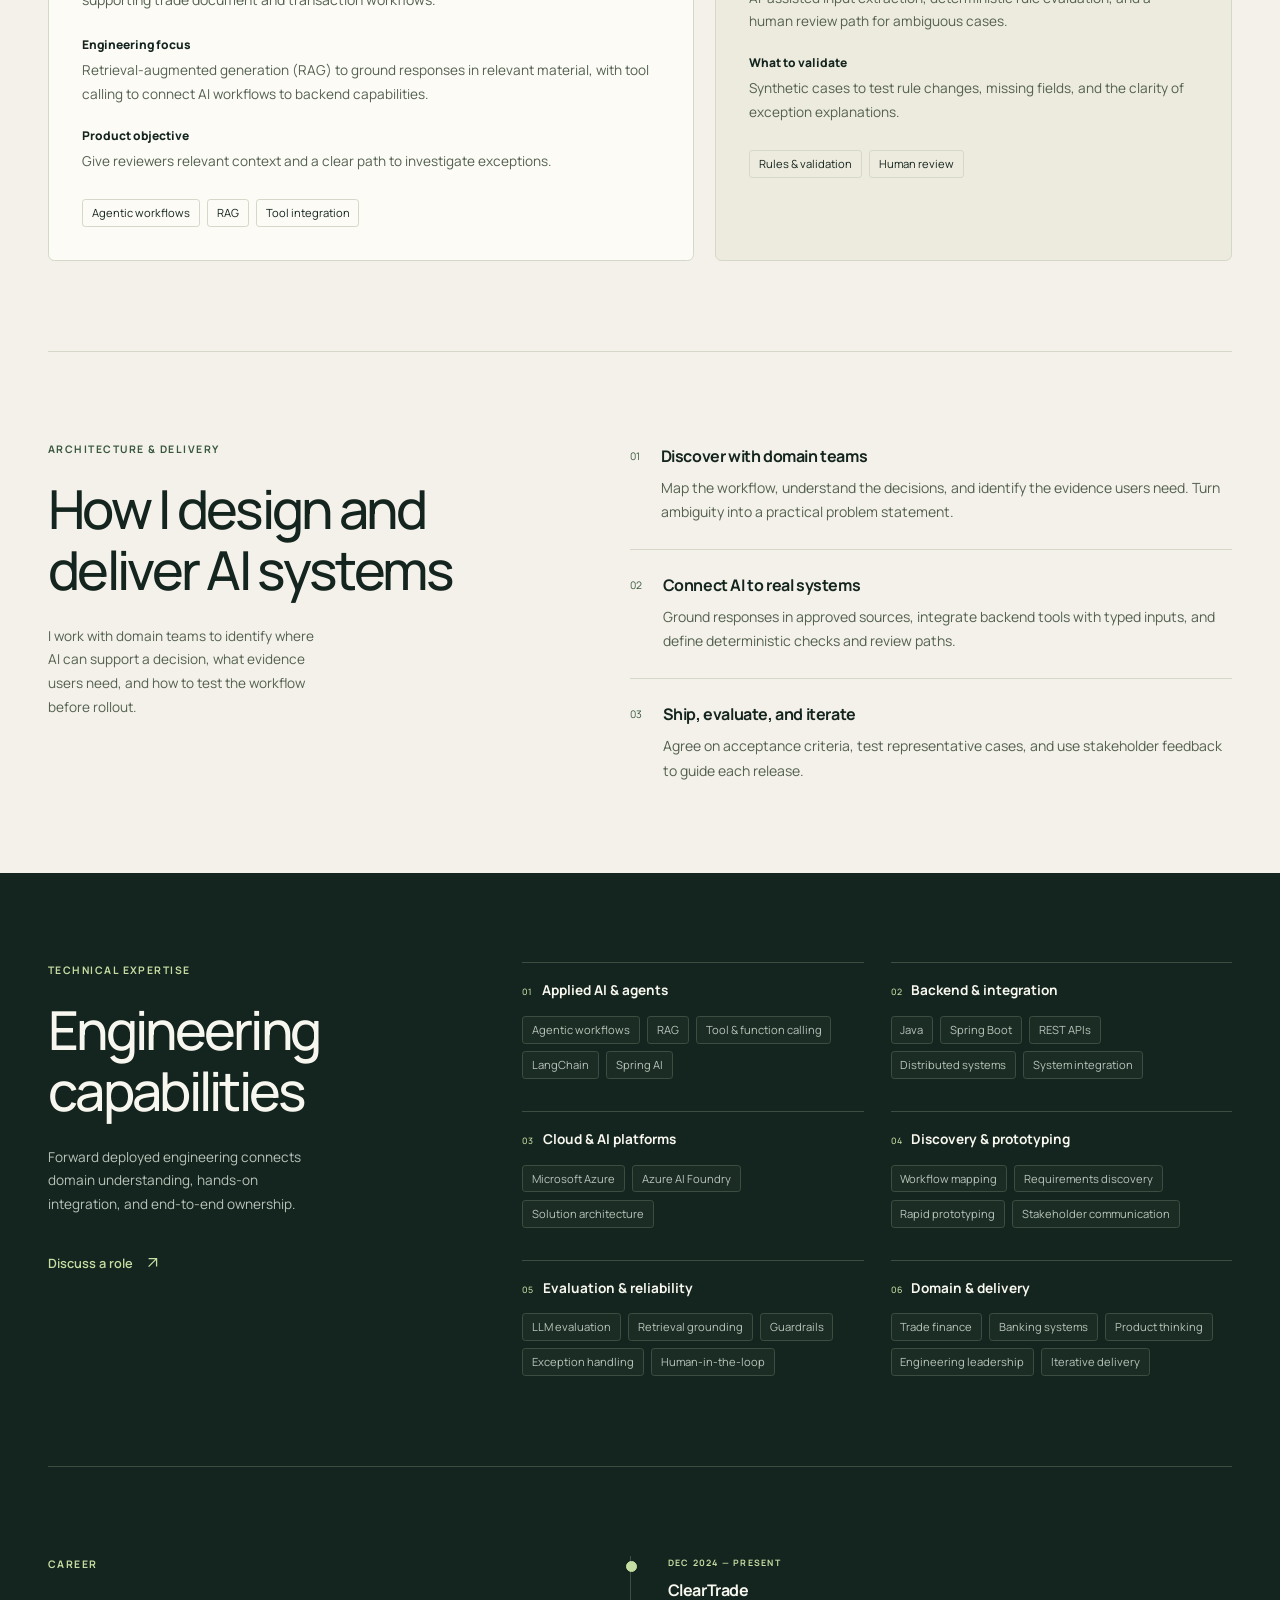
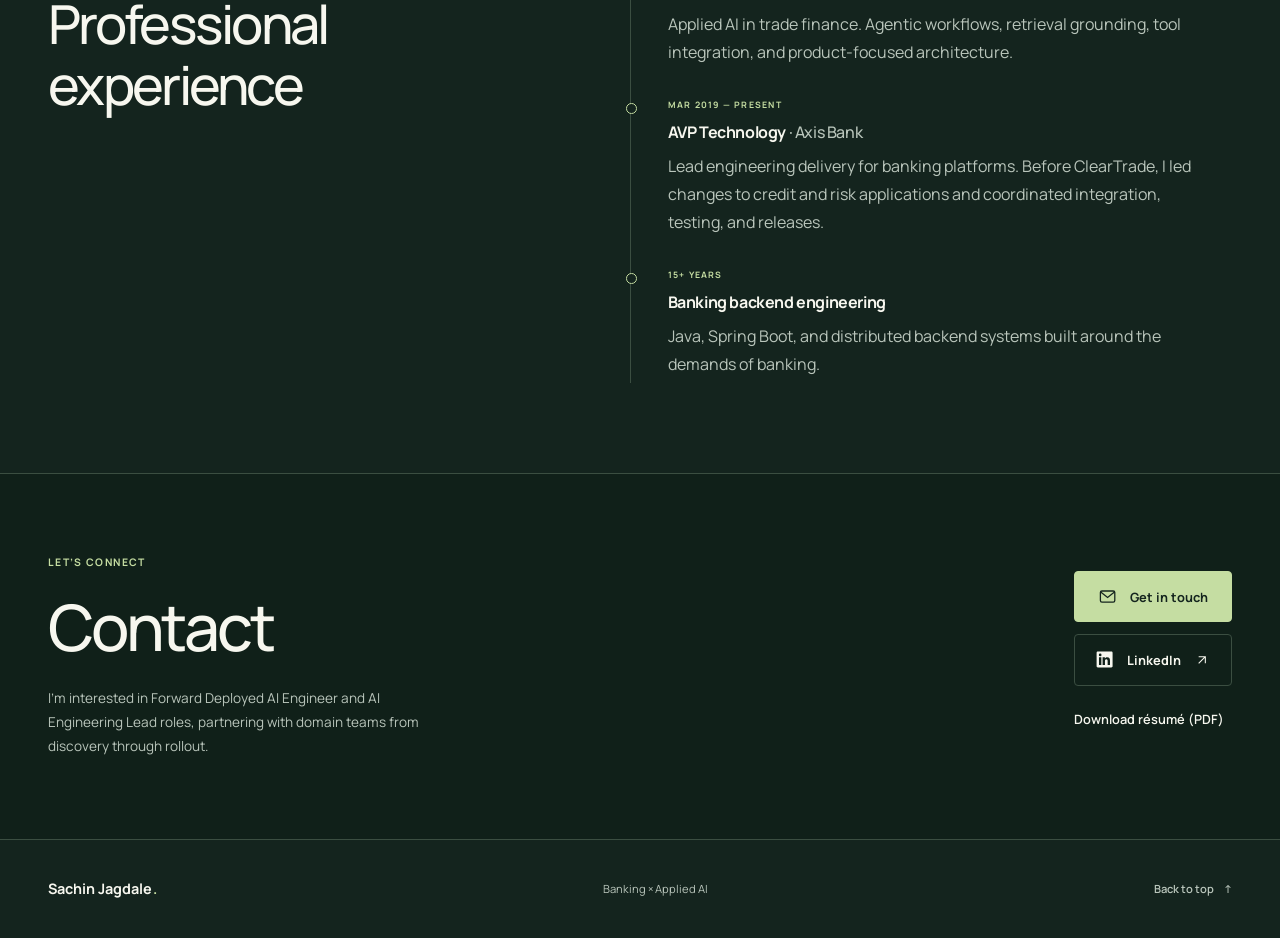
==== commit 79dac243: "Refine portfolio positioning and add downloadable résumé" ====
--- a/index.html
+++ b/index.html
@@ -33,19 +33,19 @@
   <main id="main">
     <section class="hero shell" aria-labelledby="intro">
       <div class="hero-copy">
-        <p class="eyebrow"><span class="small-line" aria-hidden="true"></span> FORWARD DEPLOYED AI ENGINEERING</p>
+        <p class="eyebrow"><span class="small-line" aria-hidden="true"></span> APPLIED AI · ENGINEERING LEADERSHIP</p>
         <h1 id="intro">Sachin<br>Jagdale<span class="name-dot">.</span></h1>
-        <p class="hero-statement">Banking depth.<br><em>Applied AI. Real delivery.</em></p>
-        <p class="lede">AVP Technology at Axis Bank. I bring 15+ years of banking backend engineering to AI that works with the people, systems, and complexity of trade finance.</p>
+        <p class="hero-statement">Engineering AI for <em>trade finance</em></p>
+        <p class="lede">I’m AVP Technology at Axis Bank, where I lead applied AI engineering for ClearTrade. I bring 15+ years of Java and distributed systems experience to building and delivering banking software.</p>
         <div class="actions">
           <a class="button primary" href="#work">Explore my work <svg class="icon" viewBox="0 0 24 24" fill="none" stroke="currentColor" stroke-width="1.6" aria-hidden="true"><path d="M5 12h14m-6-6 6 6-6 6"/></svg></a>
-          <a class="text-link" href="https://www.linkedin.com/in/sachinj158" data-link="linkedin" target="_blank" rel="noopener noreferrer"><svg class="icon" viewBox="0 0 24 24" fill="currentColor" aria-hidden="true"><path d="M20.45 2H3.55C2.69 2 2 2.68 2 3.52v16.96c0 .84.69 1.52 1.55 1.52h16.9c.86 0 1.55-.68 1.55-1.52V3.52c0-.84-.69-1.52-1.55-1.52ZM7.93 18.75H4.98V9.2h2.95v9.55ZM6.46 7.9a1.71 1.71 0 1 1 0-3.42 1.71 1.71 0 0 1 0 3.42Zm12.29 10.85H15.8V14.1c0-1.11-.02-2.54-1.55-2.54-1.55 0-1.79 1.21-1.79 2.46v4.73H9.51V9.2h2.83v1.3h.04c.39-.74 1.35-1.52 2.78-1.52 2.98 0 3.59 1.96 3.59 4.51v5.26Z"/></svg> Let’s connect<span class="sr-only"> on LinkedIn (opens in a new tab)</span></a>
+          <a class="button secondary" href="./sachin-jagdale-resume.pdf" data-link="resume" download>Download résumé (PDF)</a>
         </div>
       </div>
 
       <figure class="flow">
-        <div class="flow-heading"><span class="eyebrow">THE ENGINEERING MINDSET</span><svg class="icon" viewBox="0 0 24 24" fill="none" stroke="currentColor" stroke-width="1.3" aria-hidden="true"><path d="m7 17 10-10M7 7h10v10"/></svg></div>
-        <p class="flow-title">From complex workflows<br>to <em>clear next steps.</em></p>
+        <div class="flow-heading"><span class="eyebrow">TRADE FINANCE WORKFLOW</span><svg class="icon" viewBox="0 0 24 24" fill="none" stroke="currentColor" stroke-width="1.3" aria-hidden="true"><path d="m7 17 10-10M7 7h10v10"/></svg></div>
+        <p class="flow-title">From documents<br>to <em>exception review</em></p>
         <ol class="flow-steps">
           <li><span class="node" aria-hidden="true">01</span><div><span class="flow-label">UNDERSTAND</span><strong>Documents &amp; domain context</strong><small>Start with the real user decision.</small></div><svg class="step-icon" viewBox="0 0 24 24" fill="none" stroke="currentColor" stroke-width="1.4" aria-hidden="true"><path d="M14 3H5v18h14V8l-5-5Z M14 3v5h5 M8 12h8 M8 16h5"/></svg></li>
           <li class="flow-ai"><span class="node" aria-hidden="true">02</span><div><span class="flow-label">CONNECT</span><strong>Grounded AI + backend tools</strong><small>Retrieve context. Take useful action.</small></div><svg class="step-icon" viewBox="0 0 24 24" fill="none" stroke="currentColor" stroke-width="1.4" aria-hidden="true"><path d="m8 5-6 7 6 7m8-14 6 7-6 7m-3-16-2 18"/></svg></li>
@@ -58,16 +58,16 @@
     <dl class="facts shell" aria-label="Career highlights">
       <div><dt>15+ <span>years</span></dt><dd>Banking backend engineering</dd></div>
       <div><dt>AVP <span>Technology</span></dt><dd>Current role at Axis Bank</dd></div>
-      <div><dt>Domain <span>× AI</span></dt><dd>Applied AI for trade finance</dd></div>
+      <div><dt>ClearTrade</dt><dd>Applied AI for trade finance</dd></div>
     </dl>
 
     <div class="light">
       <section class="shell section" id="work" aria-labelledby="work-title">
-        <div class="section-heading"><div><p class="eyebrow">01 / SELECTED WORK</p><h2 id="work-title">Built around<br><em>real complexity.</em></h2></div><p class="section-intro">Applying a banking engineer’s perspective to the next generation of trade finance workflows.</p></div>
+        <div class="section-heading"><div><p class="eyebrow">CASE STUDIES</p><h2 id="work-title">Selected work</h2></div><p class="section-intro">AI integration, backend architecture, and workflow design for trade finance.</p></div>
         <div class="projects">
           <article class="case case-featured">
             <div class="project-visual" aria-hidden="true"><div class="visual-heading"><span>CLEARTRADE / WORKFLOW DESIGN</span><span class="diagram-symbol">↗</span></div><div class="mini-flow"><span>Trade<br><strong>documents</strong></span><span class="connector">→</span><span class="mini-ai">Grounded<br><strong>AI + tools</strong></span><span class="connector">→</span><span>Reviewer<br><strong>context</strong></span></div><p>RETRIEVE CONTEXT <span>·</span> CONNECT SYSTEMS <span>·</span> SURFACE EXCEPTIONS</p></div>
-            <div class="case-body"><div class="case-meta"><span class="status">APPLIED AI · TRADE FINANCE</span><span>DEC 2024 — PRESENT</span></div><h3>ClearTrade</h3><p>Applying agentic AI to trade finance, where the right context and a clear view of exceptions help people review complex cases.</p><dl><dt>Engineering focus</dt><dd>Retrieval-augmented generation (RAG) to ground responses in relevant material, with tool calling to connect AI workflows to backend capabilities.</dd><dt>Product objective</dt><dd>Give reviewers relevant context and a clear path to investigate exceptions.</dd></dl><ul class="tags" aria-label="ClearTrade focus areas"><li>Agentic workflows</li><li>RAG</li><li>Tool integration</li></ul></div>
+            <div class="case-body"><div class="case-meta"><span class="status">APPLIED AI · TRADE FINANCE</span><span>DEC 2024 — PRESENT</span></div><h3>ClearTrade</h3><p>I lead the design and delivery of AI capabilities for ClearTrade on Microsoft Azure, supporting trade document and transaction workflows.</p><dl><dt>Engineering focus</dt><dd>Retrieval-augmented generation (RAG) to ground responses in relevant material, with tool calling to connect AI workflows to backend capabilities.</dd><dt>Product objective</dt><dd>Give reviewers relevant context and a clear path to investigate exceptions.</dd></dl><ul class="tags" aria-label="ClearTrade focus areas"><li>Agentic workflows</li><li>RAG</li><li>Tool integration</li></ul></div>
           </article>
           <article class="case case-concept">
             <div class="case-body"><div class="case-meta"><span class="status concept">PORTFOLIO CONCEPT</span><span>IN PROGRESS</span></div><div class="concept-symbol" aria-hidden="true"><svg viewBox="0 0 64 64" fill="none" stroke="currentColor" stroke-width="1.5"><path d="M13 15h38v34H13z M13 25h38 M25 25v24 M19 20h1 M25 20h1 M31 20h1 M31 33h13 M31 40h8"/><path d="m16 33 2 2 4-5m-6 12 2 2 4-5"/></svg></div><h3>Trade Rule Engine</h3><p>Exploring how structured trade data can be evaluated against versioned rules, with an explanation for each result.</p><dl><dt>Proposed design</dt><dd>AI-assisted input extraction, deterministic rule evaluation, and a human review path for ambiguous cases.</dd><dt>What to validate</dt><dd>Synthetic cases to test rule changes, missing fields, and the clarity of exception explanations.</dd></dl><ul class="tags" aria-label="Trade Rule Engine focus areas"><li>Rules &amp; validation</li><li>Human review</li></ul></div>
@@ -76,7 +76,7 @@
       </section>
 
       <section class="shell section approach" id="approach" aria-labelledby="approach-title">
-        <div class="approach-intro"><p class="eyebrow">02 / HOW I WORK</p><h2 id="approach-title">Close to the problem.<br><em>Own the delivery.</em></h2><p>Good AI engineering starts with understanding the work people actually do.</p></div>
+        <div class="approach-intro"><p class="eyebrow">ARCHITECTURE &amp; DELIVERY</p><h2 id="approach-title">How I design and deliver AI systems</h2><p>I work with domain teams to identify where AI can support a decision, what evidence users need, and how to test the workflow before rollout.</p></div>
         <ol class="principles">
           <li><span class="principle-number" aria-hidden="true">01</span><div><h3>Discover with domain teams</h3><p>Map the workflow, understand the decisions, and identify the evidence users need. Turn ambiguity into a practical problem statement.</p></div></li>
           <li><span class="principle-number" aria-hidden="true">02</span><div><h3>Connect AI to real systems</h3><p>Ground responses in approved sources, integrate backend tools with typed inputs, and define deterministic checks and review paths.</p></div></li>
@@ -86,7 +86,7 @@
     </div>
 
     <section class="shell section skills-section" id="skills" aria-labelledby="skills-title">
-      <div class="skills-intro"><p class="eyebrow">03 / FDE SKILLSET</p><h2 id="skills-title">The toolkit.<br><em>The delivery mindset.</em></h2><p>Forward deployed engineering connects domain understanding, hands-on integration, and end-to-end ownership.</p><a class="text-link" href="#contact">Let’s build something useful <svg class="icon" viewBox="0 0 24 24" fill="none" stroke="currentColor" stroke-width="1.6" aria-hidden="true"><path d="m7 17 10-10M7 7h10v10"/></svg></a></div>
+      <div class="skills-intro"><p class="eyebrow">TECHNICAL EXPERTISE</p><h2 id="skills-title">Engineering capabilities</h2><p>Forward deployed engineering connects domain understanding, hands-on integration, and end-to-end ownership.</p><a class="text-link" href="#contact">Discuss a role <svg class="icon" viewBox="0 0 24 24" fill="none" stroke="currentColor" stroke-width="1.6" aria-hidden="true"><path d="m7 17 10-10M7 7h10v10"/></svg></a></div>
       <dl class="skill-groups">
         <div><dt><span aria-hidden="true">01</span> Applied AI &amp; agents</dt><dd><ul class="tags"><li>Agentic workflows</li><li>RAG</li><li>Tool &amp; function calling</li><li>LangChain</li><li>Spring AI</li></ul></dd></div>
         <div><dt><span aria-hidden="true">02</span> Backend &amp; integration</dt><dd><ul class="tags"><li>Java</li><li>Spring Boot</li><li>REST APIs</li><li>Distributed systems</li><li>System integration</li></ul></dd></div>
@@ -98,16 +98,16 @@
     </section>
 
     <section class="shell section experience" id="experience" aria-labelledby="experience-title">
-      <div><p class="eyebrow">04 / EXPERIENCE</p><h2 id="experience-title">Banking foundations.<br><em>AI in practice.</em></h2></div>
+      <div><p class="eyebrow">CAREER</p><h2 id="experience-title">Professional experience</h2></div>
       <ol class="timeline" aria-label="Experience highlights">
         <li><p class="eyebrow"><time datetime="2024-12">DEC 2024</time> — PRESENT</p><div><h3>ClearTrade</h3><p>Applied AI in trade finance. Agentic workflows, retrieval grounding, tool integration, and product-focused architecture.</p></div></li>
-        <li><p class="eyebrow">CURRENT ROLE</p><div><h3>AVP Technology <span>· Axis Bank</span></h3><p>Banking technology, architecture, and engineering delivery leadership.</p></div></li>
+        <li><p class="eyebrow">MAR 2019 — PRESENT</p><div><h3>AVP Technology <span>· Axis Bank</span></h3><p>Lead engineering delivery for banking platforms. Before ClearTrade, I led changes to credit and risk applications and coordinated integration, testing, and releases.</p></div></li>
         <li><p class="eyebrow">15+ YEARS</p><div><h3>Banking backend engineering</h3><p>Java, Spring Boot, and distributed backend systems built around the demands of banking.</p></div></li>
       </ol>
     </section>
 
     <section class="contact" id="contact" aria-labelledby="contact-title">
-      <div class="shell contact-inner"><div><p class="eyebrow">LET’S CONNECT</p><h2 id="contact-title">Complex problem?<br><em>Let’s work on it.</em></h2><p>I’m interested in Forward Deployed AI Engineer and AI Engineering Lead roles, partnering with domain teams from discovery through rollout.</p></div><div class="contact-actions"><div class="actions" id="contact-links"><a class="button primary" href="mailto:sachinj158@gmail.com" data-link="email"><svg class="icon" viewBox="0 0 24 24" fill="none" stroke="currentColor" stroke-width="1.6" aria-hidden="true"><rect x="3" y="5" width="18" height="14" rx="2"/><path d="m3 6 9 7 9-7"/></svg> Get in touch</a><a class="button secondary" href="https://www.linkedin.com/in/sachinj158" data-link="linkedin" target="_blank" rel="noopener noreferrer"><svg class="icon" viewBox="0 0 24 24" fill="currentColor" aria-hidden="true"><path d="M20.45 2H3.55C2.69 2 2 2.68 2 3.52v16.96c0 .84.69 1.52 1.55 1.52h16.9c.86 0 1.55-.68 1.55-1.52V3.52c0-.84-.69-1.52-1.55-1.52ZM7.93 18.75H4.98V9.2h2.95v9.55ZM6.46 7.9a1.71 1.71 0 1 1 0-3.42 1.71 1.71 0 0 1 0 3.42Zm12.29 10.85H15.8V14.1c0-1.11-.02-2.54-1.55-2.54-1.55 0-1.79 1.21-1.79 2.46v4.73H9.51V9.2h2.83v1.3h.04c.39-.74 1.35-1.52 2.78-1.52 2.98 0 3.59 1.96 3.59 4.51v5.26Z"/></svg> LinkedIn<span class="sr-only"> (opens in a new tab)</span><svg class="icon icon-small" viewBox="0 0 24 24" fill="none" stroke="currentColor" stroke-width="1.6" aria-hidden="true"><path d="m7 17 10-10M7 7h10v10"/></svg></a><a class="text-link" data-link="resume" hidden>View résumé <span aria-hidden="true">↗</span></a></div><p class="contact-note" id="contact-note" hidden>Contact details are being updated.</p><span class="contact-caption">DOMAIN UNDERSTANDING. ENGINEERING OWNERSHIP.</span></div></div>
+      <div class="shell contact-inner"><div><p class="eyebrow">LET’S CONNECT</p><h2 id="contact-title">Contact</h2><p>I’m interested in Forward Deployed AI Engineer and AI Engineering Lead roles, partnering with domain teams from discovery through rollout.</p></div><div class="contact-actions"><div class="actions" id="contact-links"><a class="button primary" href="mailto:sachinj158@gmail.com" data-link="email"><svg class="icon" viewBox="0 0 24 24" fill="none" stroke="currentColor" stroke-width="1.6" aria-hidden="true"><rect x="3" y="5" width="18" height="14" rx="2"/><path d="m3 6 9 7 9-7"/></svg> Get in touch</a><a class="button secondary" href="https://www.linkedin.com/in/sachinj158" data-link="linkedin" target="_blank" rel="noopener noreferrer"><svg class="icon" viewBox="0 0 24 24" fill="currentColor" aria-hidden="true"><path d="M20.45 2H3.55C2.69 2 2 2.68 2 3.52v16.96c0 .84.69 1.52 1.55 1.52h16.9c.86 0 1.55-.68 1.55-1.52V3.52c0-.84-.69-1.52-1.55-1.52ZM7.93 18.75H4.98V9.2h2.95v9.55ZM6.46 7.9a1.71 1.71 0 1 1 0-3.42 1.71 1.71 0 0 1 0 3.42Zm12.29 10.85H15.8V14.1c0-1.11-.02-2.54-1.55-2.54-1.55 0-1.79 1.21-1.79 2.46v4.73H9.51V9.2h2.83v1.3h.04c.39-.74 1.35-1.52 2.78-1.52 2.98 0 3.59 1.96 3.59 4.51v5.26Z"/></svg> LinkedIn<span class="sr-only"> (opens in a new tab)</span><svg class="icon icon-small" viewBox="0 0 24 24" fill="none" stroke="currentColor" stroke-width="1.6" aria-hidden="true"><path d="m7 17 10-10M7 7h10v10"/></svg></a><a class="text-link" href="./sachin-jagdale-resume.pdf" data-link="resume" download>Download résumé (PDF)</a></div><p class="contact-note" id="contact-note" hidden>Contact details are being updated.</p></div></div>
     </section>
   </main>
   <footer class="shell footer"><a class="brand" href="#top">Sachin Jagdale<span class="name-dot" aria-hidden="true">.</span></a><span>Banking × Applied AI</span><a class="text-link" href="#top">Back to top <span aria-hidden="true">↑</span></a></footer>
--- a/styles.css
+++ b/styles.css
@@ -309,3 +309,15 @@
   html { scroll-behavior: auto; }
   *, *::before, *::after { animation: none !important; transition: none !important; }
 }
+
+.hero .eyebrow {
+  font-size: .78rem;
+  line-height: 1.5;
+}
+.section-intro,
+.timeline div > p {
+  font-size: 1rem;
+}
+@media (max-width: 400px) {
+  .hero .eyebrow { font-size: .72rem; }
+}
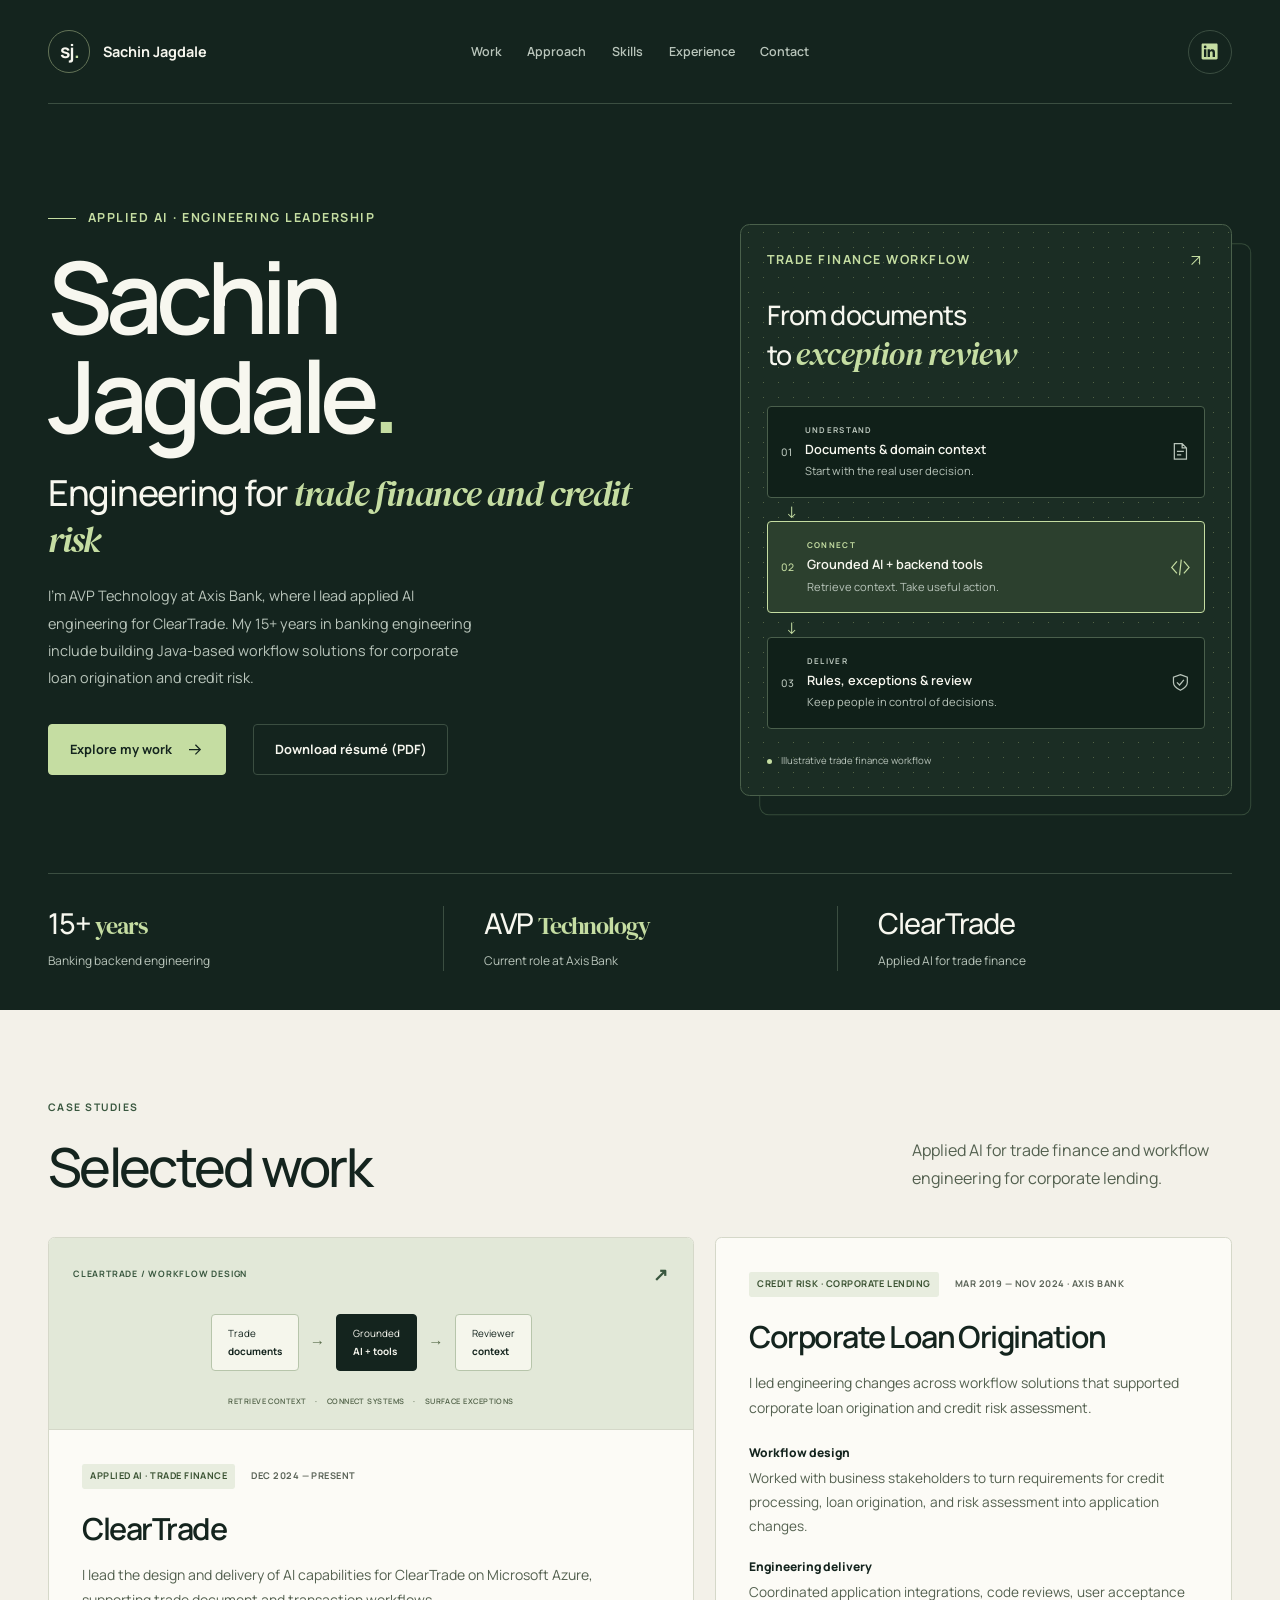
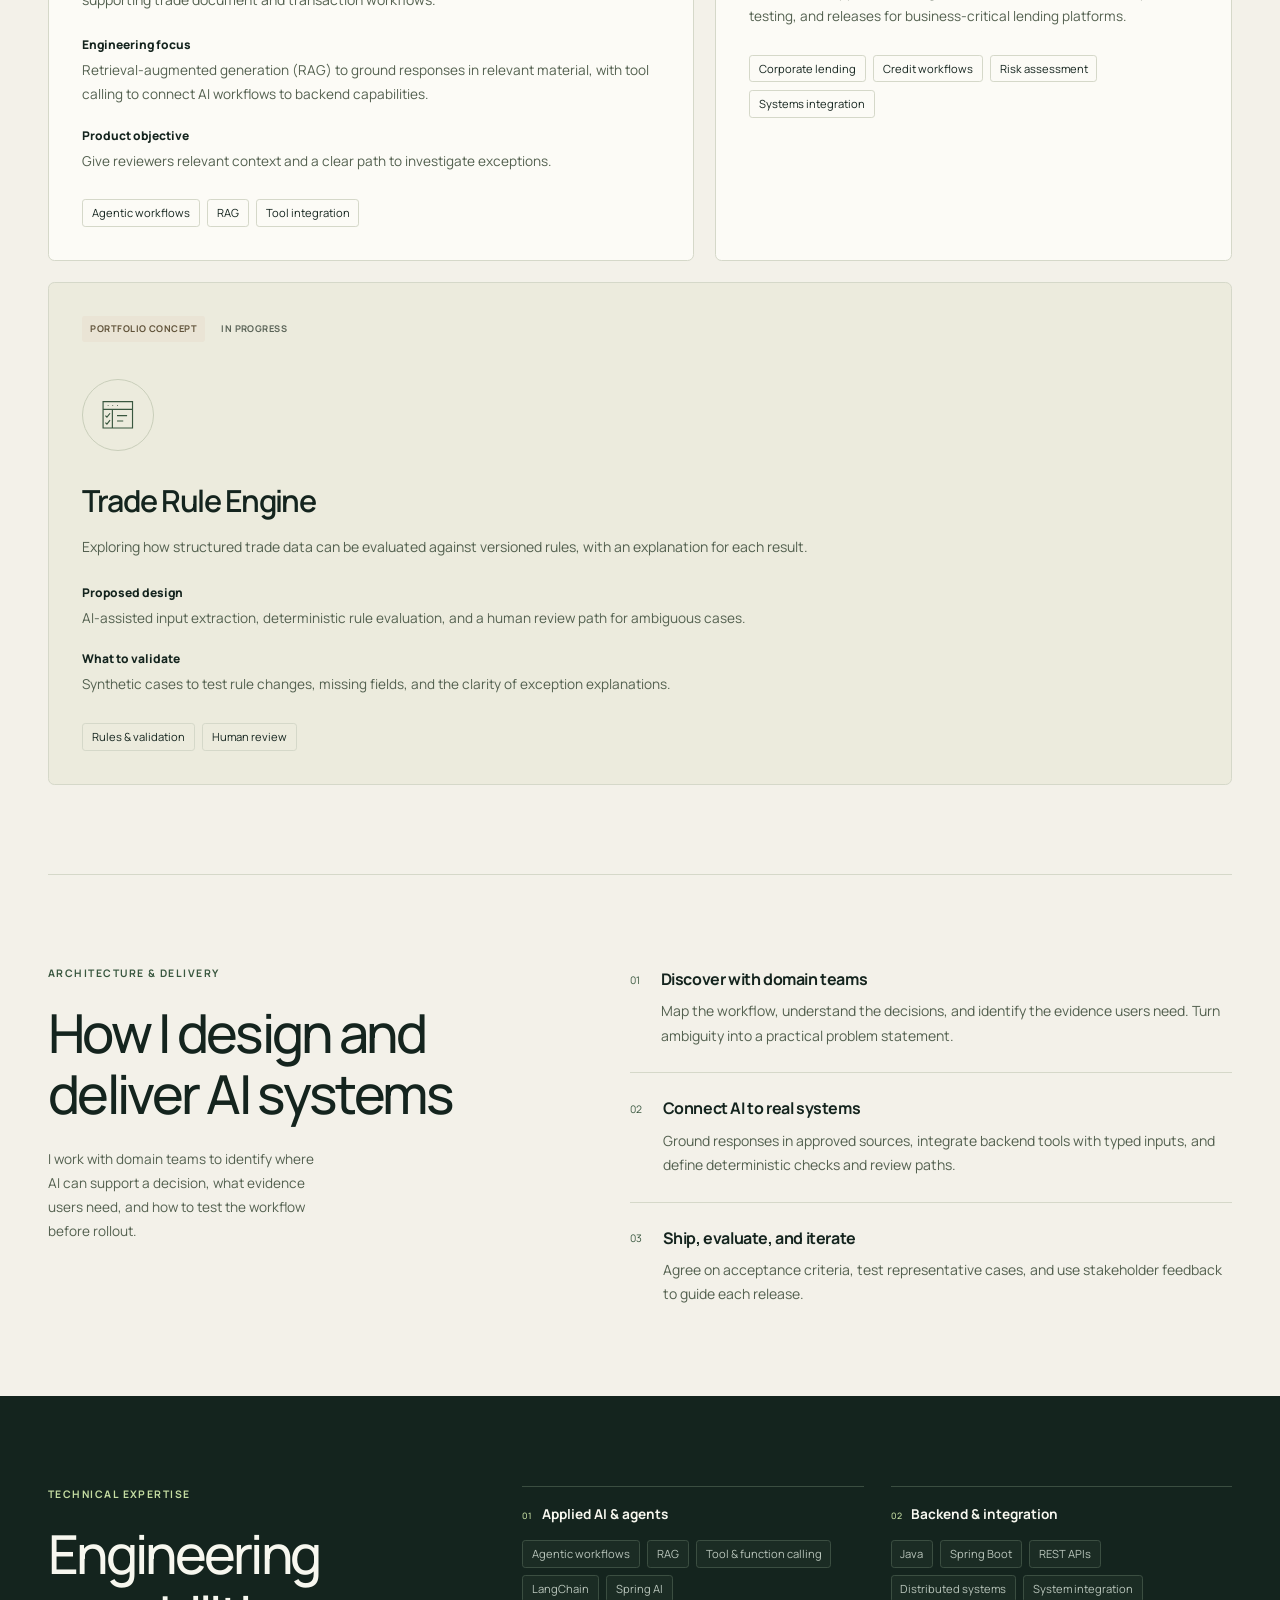
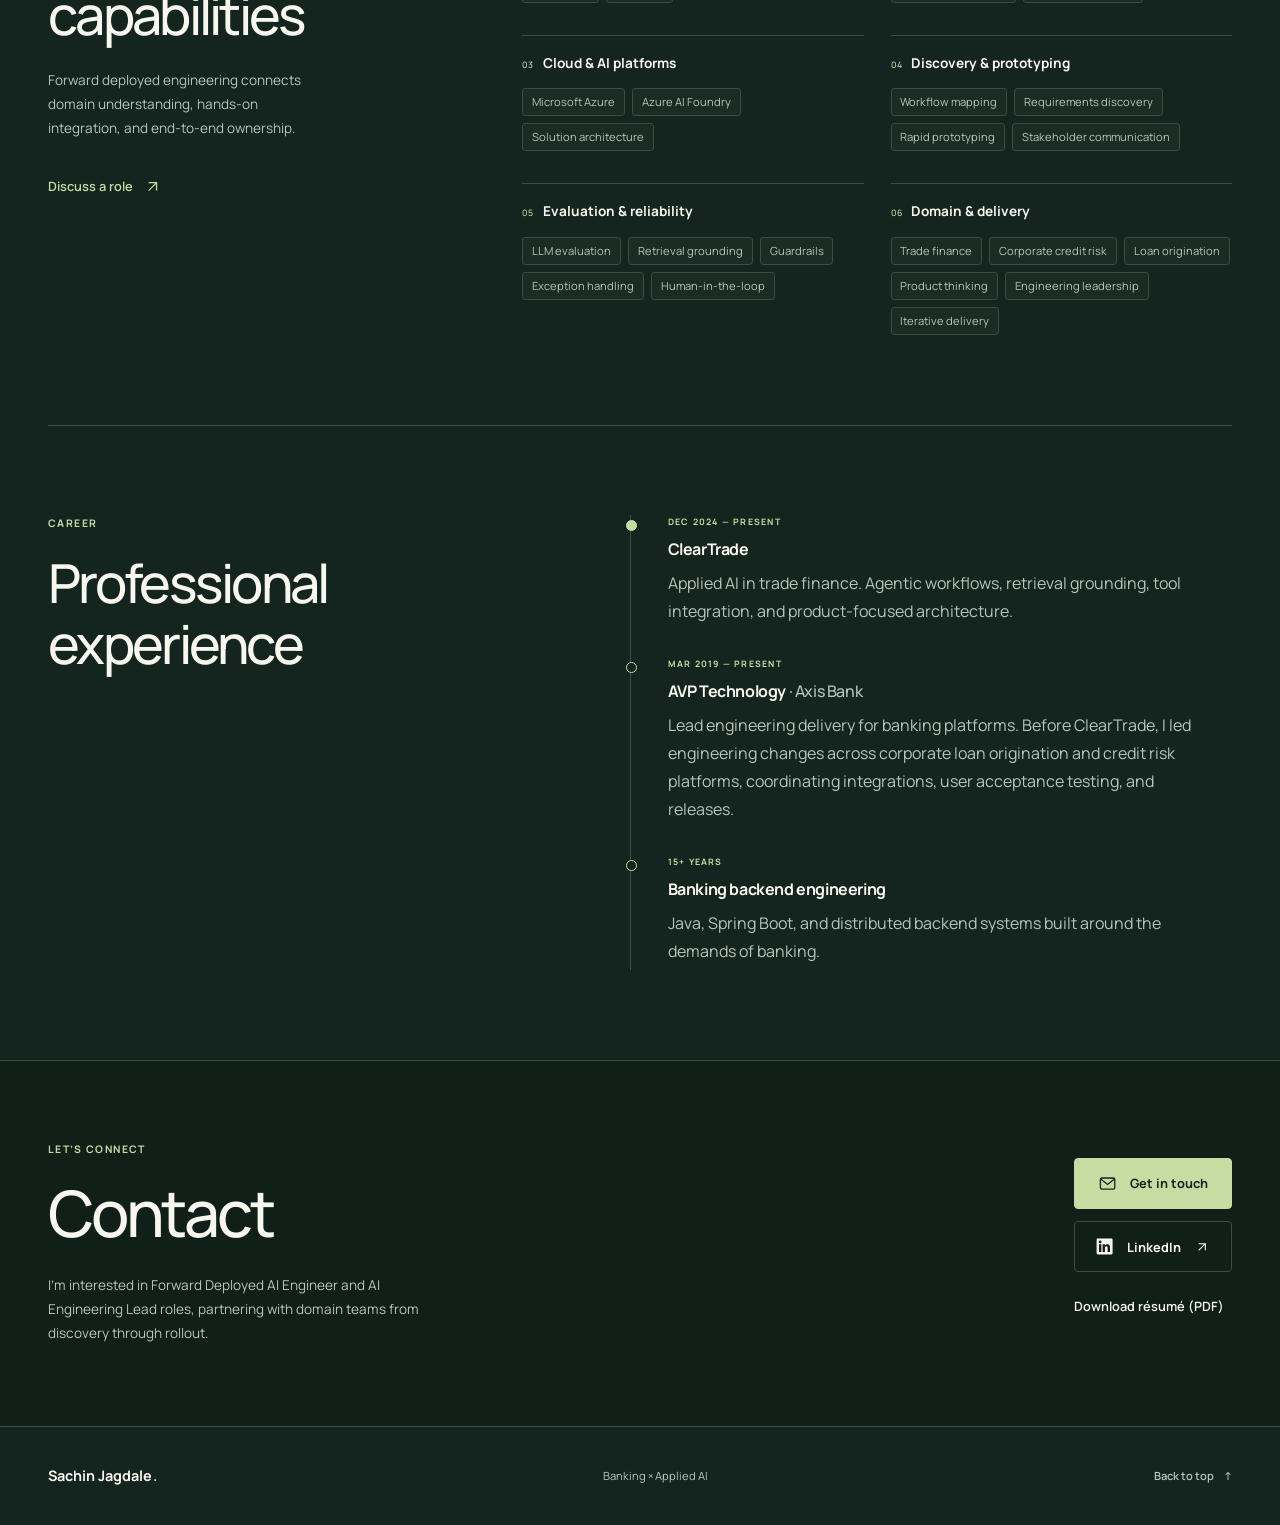
==== commit 6265fd8a: "Highlight corporate credit risk and loan origination experience" ====
--- a/index.html
+++ b/index.html
@@ -3,11 +3,11 @@
 <head>
   <meta charset="utf-8">
   <meta name="viewport" content="width=device-width, initial-scale=1">
-  <meta name="description" content="Sachin Jagdale, AVP Technology at Axis Bank. 15+ years in banking engineering, now focused on forward deployed AI, agentic workflows, and trade finance.">
+  <meta name="description" content="Sachin Jagdale, AVP Technology at Axis Bank. 15+ years in banking engineering across corporate loan origination, credit risk, and applied AI for trade finance.">
   <meta name="theme-color" content="#14241e">
   <meta property="og:type" content="website">
   <meta property="og:title" content="Sachin Jagdale | Forward Deployed AI Engineering">
-  <meta property="og:description" content="Banking depth. Applied AI. From understanding the workflow to delivering the solution.">
+  <meta property="og:description" content="Engineering leadership across corporate credit risk, loan origination, and applied AI for trade finance.">
   <title>Sachin Jagdale | Forward Deployed AI Engineering</title>
   <link rel="icon" href="favicon.svg" type="image/svg+xml">
   <link rel="preload" href="fonts/manrope-latin.woff2" as="font" type="font/woff2" crossorigin>
@@ -35,8 +35,8 @@
       <div class="hero-copy">
         <p class="eyebrow"><span class="small-line" aria-hidden="true"></span> APPLIED AI · ENGINEERING LEADERSHIP</p>
         <h1 id="intro">Sachin<br>Jagdale<span class="name-dot">.</span></h1>
-        <p class="hero-statement">Engineering AI for <em>trade finance</em></p>
-        <p class="lede">I’m AVP Technology at Axis Bank, where I lead applied AI engineering for ClearTrade. I bring 15+ years of Java and distributed systems experience to building and delivering banking software.</p>
+        <p class="hero-statement">Engineering for <em>trade finance and credit risk</em></p>
+        <p class="lede">I’m AVP Technology at Axis Bank, where I lead applied AI engineering for ClearTrade. My 15+ years in banking engineering include building Java-based workflow solutions for corporate loan origination and credit risk.</p>
         <div class="actions">
           <a class="button primary" href="#work">Explore my work <svg class="icon" viewBox="0 0 24 24" fill="none" stroke="currentColor" stroke-width="1.6" aria-hidden="true"><path d="M5 12h14m-6-6 6 6-6 6"/></svg></a>
           <a class="button secondary" href="./sachin-jagdale-resume.pdf" data-link="resume" download>Download résumé (PDF)</a>
@@ -63,11 +63,27 @@
 
     <div class="light">
       <section class="shell section" id="work" aria-labelledby="work-title">
-        <div class="section-heading"><div><p class="eyebrow">CASE STUDIES</p><h2 id="work-title">Selected work</h2></div><p class="section-intro">AI integration, backend architecture, and workflow design for trade finance.</p></div>
+        <div class="section-heading"><div><p class="eyebrow">CASE STUDIES</p><h2 id="work-title">Selected work</h2></div><p class="section-intro">Applied AI for trade finance and workflow engineering for corporate lending.</p></div>
         <div class="projects">
           <article class="case case-featured">
             <div class="project-visual" aria-hidden="true"><div class="visual-heading"><span>CLEARTRADE / WORKFLOW DESIGN</span><span class="diagram-symbol">↗</span></div><div class="mini-flow"><span>Trade<br><strong>documents</strong></span><span class="connector">→</span><span class="mini-ai">Grounded<br><strong>AI + tools</strong></span><span class="connector">→</span><span>Reviewer<br><strong>context</strong></span></div><p>RETRIEVE CONTEXT <span>·</span> CONNECT SYSTEMS <span>·</span> SURFACE EXCEPTIONS</p></div>
             <div class="case-body"><div class="case-meta"><span class="status">APPLIED AI · TRADE FINANCE</span><span>DEC 2024 — PRESENT</span></div><h3>ClearTrade</h3><p>I lead the design and delivery of AI capabilities for ClearTrade on Microsoft Azure, supporting trade document and transaction workflows.</p><dl><dt>Engineering focus</dt><dd>Retrieval-augmented generation (RAG) to ground responses in relevant material, with tool calling to connect AI workflows to backend capabilities.</dd><dt>Product objective</dt><dd>Give reviewers relevant context and a clear path to investigate exceptions.</dd></dl><ul class="tags" aria-label="ClearTrade focus areas"><li>Agentic workflows</li><li>RAG</li><li>Tool integration</li></ul></div>
+          </article>
+          <article class="case" aria-labelledby="credit-title">
+            <div class="case-body">
+              <div class="case-meta"><span class="status">CREDIT RISK · CORPORATE LENDING</span><span>MAR 2019 — NOV 2024 · AXIS BANK</span></div>
+              <h3 id="credit-title">Corporate Loan Origination</h3>
+              <p>I led engineering changes across workflow solutions that supported corporate loan origination and credit risk assessment.</p>
+              <dl>
+                <dt>Workflow design</dt>
+                <dd>Worked with business stakeholders to turn requirements for credit processing, loan origination, and risk assessment into application changes.</dd>
+                <dt>Engineering delivery</dt>
+                <dd>Coordinated application integrations, code reviews, user acceptance testing, and releases for business-critical lending platforms.</dd>
+              </dl>
+              <ul class="tags" aria-label="Corporate loan origination focus areas">
+                <li>Corporate lending</li><li>Credit workflows</li><li>Risk assessment</li><li>Systems integration</li>
+              </ul>
+            </div>
           </article>
           <article class="case case-concept">
             <div class="case-body"><div class="case-meta"><span class="status concept">PORTFOLIO CONCEPT</span><span>IN PROGRESS</span></div><div class="concept-symbol" aria-hidden="true"><svg viewBox="0 0 64 64" fill="none" stroke="currentColor" stroke-width="1.5"><path d="M13 15h38v34H13z M13 25h38 M25 25v24 M19 20h1 M25 20h1 M31 20h1 M31 33h13 M31 40h8"/><path d="m16 33 2 2 4-5m-6 12 2 2 4-5"/></svg></div><h3>Trade Rule Engine</h3><p>Exploring how structured trade data can be evaluated against versioned rules, with an explanation for each result.</p><dl><dt>Proposed design</dt><dd>AI-assisted input extraction, deterministic rule evaluation, and a human review path for ambiguous cases.</dd><dt>What to validate</dt><dd>Synthetic cases to test rule changes, missing fields, and the clarity of exception explanations.</dd></dl><ul class="tags" aria-label="Trade Rule Engine focus areas"><li>Rules &amp; validation</li><li>Human review</li></ul></div>
@@ -93,7 +109,7 @@
         <div><dt><span aria-hidden="true">03</span> Cloud &amp; AI platforms</dt><dd><ul class="tags"><li>Microsoft Azure</li><li>Azure AI Foundry</li><li>Solution architecture</li></ul></dd></div>
         <div><dt><span aria-hidden="true">04</span> Discovery &amp; prototyping</dt><dd><ul class="tags"><li>Workflow mapping</li><li>Requirements discovery</li><li>Rapid prototyping</li><li>Stakeholder communication</li></ul></dd></div>
         <div><dt><span aria-hidden="true">05</span> Evaluation &amp; reliability</dt><dd><ul class="tags"><li>LLM evaluation</li><li>Retrieval grounding</li><li>Guardrails</li><li>Exception handling</li><li>Human-in-the-loop</li></ul></dd></div>
-        <div><dt><span aria-hidden="true">06</span> Domain &amp; delivery</dt><dd><ul class="tags"><li>Trade finance</li><li>Banking systems</li><li>Product thinking</li><li>Engineering leadership</li><li>Iterative delivery</li></ul></dd></div>
+        <div><dt><span aria-hidden="true">06</span> Domain &amp; delivery</dt><dd><ul class="tags"><li>Trade finance</li><li>Corporate credit risk</li><li>Loan origination</li><li>Product thinking</li><li>Engineering leadership</li><li>Iterative delivery</li></ul></dd></div>
       </dl>
     </section>
 
@@ -101,7 +117,7 @@
       <div><p class="eyebrow">CAREER</p><h2 id="experience-title">Professional experience</h2></div>
       <ol class="timeline" aria-label="Experience highlights">
         <li><p class="eyebrow"><time datetime="2024-12">DEC 2024</time> — PRESENT</p><div><h3>ClearTrade</h3><p>Applied AI in trade finance. Agentic workflows, retrieval grounding, tool integration, and product-focused architecture.</p></div></li>
-        <li><p class="eyebrow">MAR 2019 — PRESENT</p><div><h3>AVP Technology <span>· Axis Bank</span></h3><p>Lead engineering delivery for banking platforms. Before ClearTrade, I led changes to credit and risk applications and coordinated integration, testing, and releases.</p></div></li>
+        <li><p class="eyebrow">MAR 2019 — PRESENT</p><div><h3>AVP Technology <span>· Axis Bank</span></h3><p>Lead engineering delivery for banking platforms. Before ClearTrade, I led engineering changes across corporate loan origination and credit risk platforms, coordinating integrations, user acceptance testing, and releases.</p></div></li>
         <li><p class="eyebrow">15+ YEARS</p><div><h3>Banking backend engineering</h3><p>Java, Spring Boot, and distributed backend systems built around the demands of banking.</p></div></li>
       </ol>
     </section>
--- a/styles.css
+++ b/styles.css
@@ -139,7 +139,7 @@
 .tags { display: flex; align-items: start; flex-wrap: wrap; gap: .45rem; padding: 0; list-style: none; }
 .tags li { padding: .25rem .55rem; border: 1px solid var(--paper-line); border-radius: .2rem; font-size: .7rem; line-height: 1.6; }
 .case .tags { margin-top: 1.6rem; }
-.case-concept { background: #ecebdd; }
+.case-concept { grid-column: 1 / -1; background: #ecebdd; }
 .concept-symbol { display: grid; place-items: center; width: 4.5rem; height: 4.5rem; border: 1px solid #c9ceba; border-radius: 50%; margin-block: 2.3rem 1.8rem; color: var(--forest); }
 .concept-symbol svg { width: 3.1rem; height: 3.1rem; }
 .approach { display: grid; grid-template-columns: 1fr 1.2fr; gap: 5rem; border-top: 1px solid var(--paper-line); }
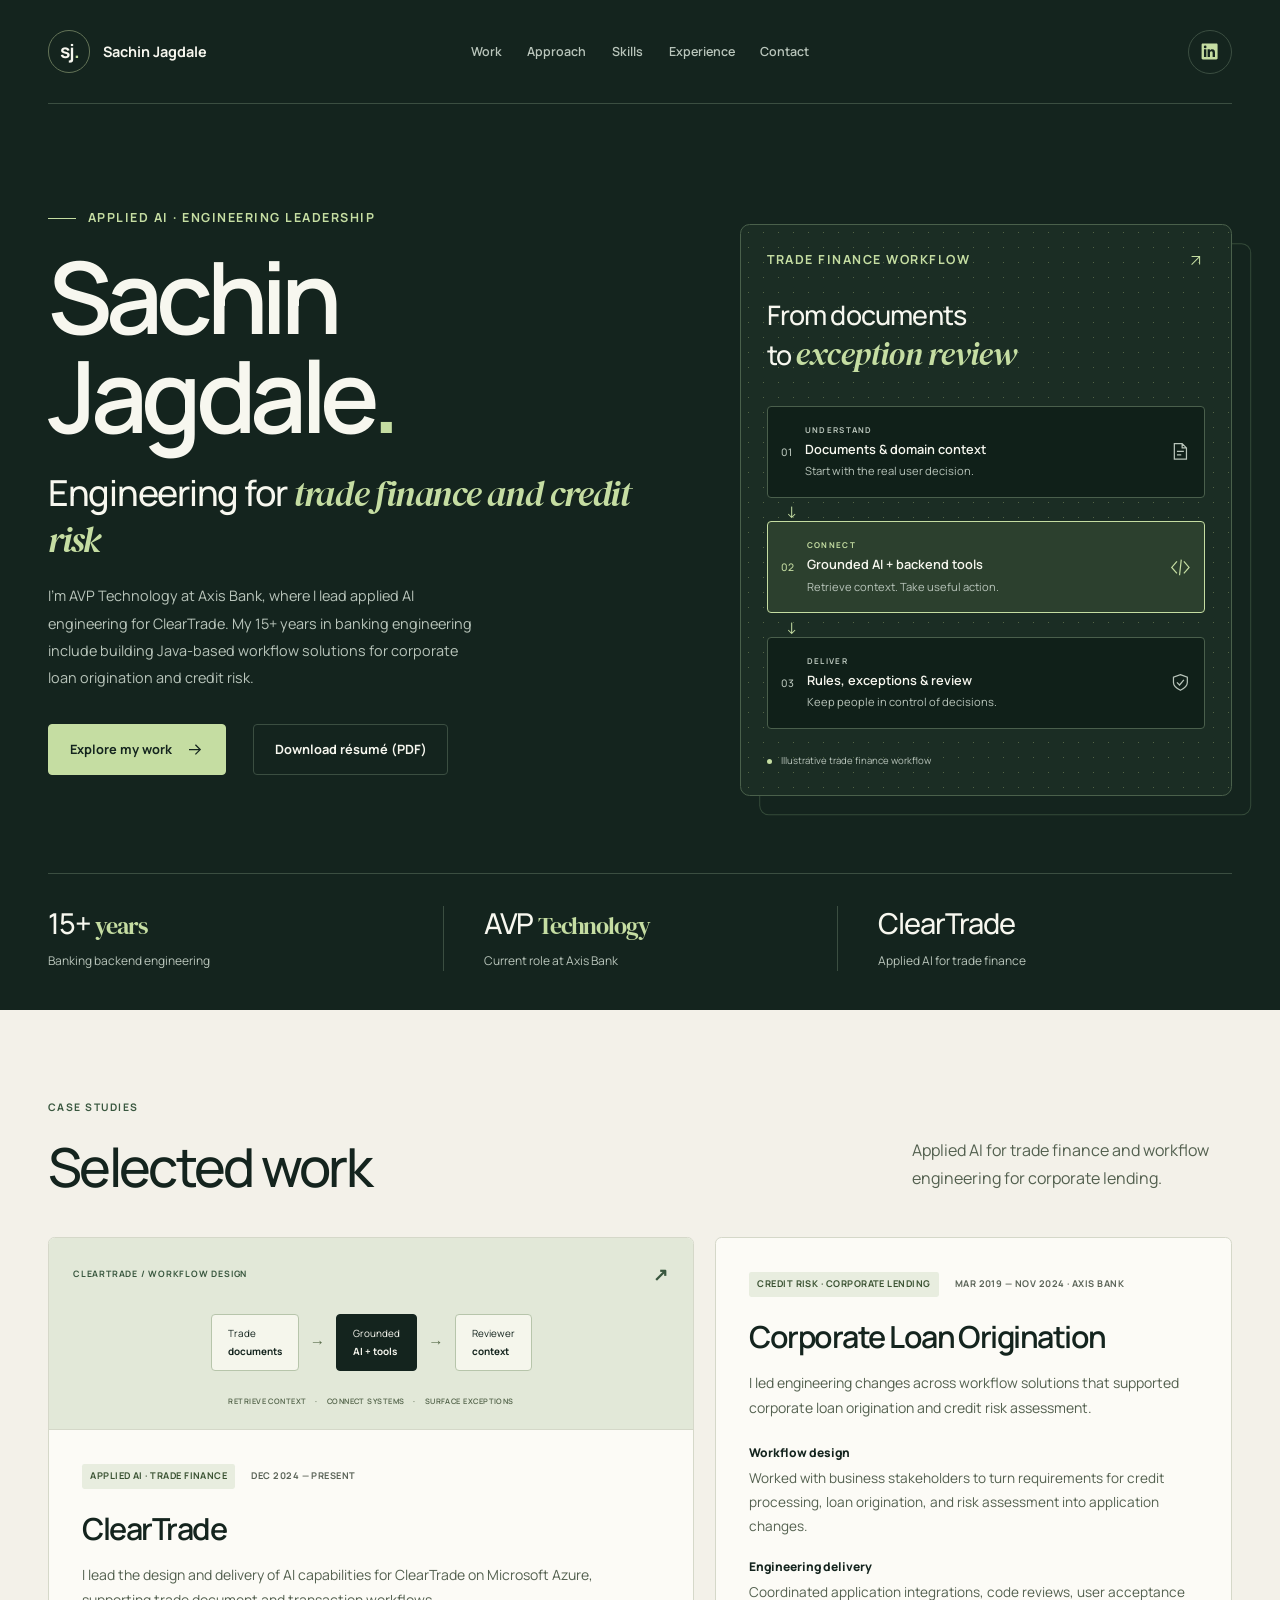
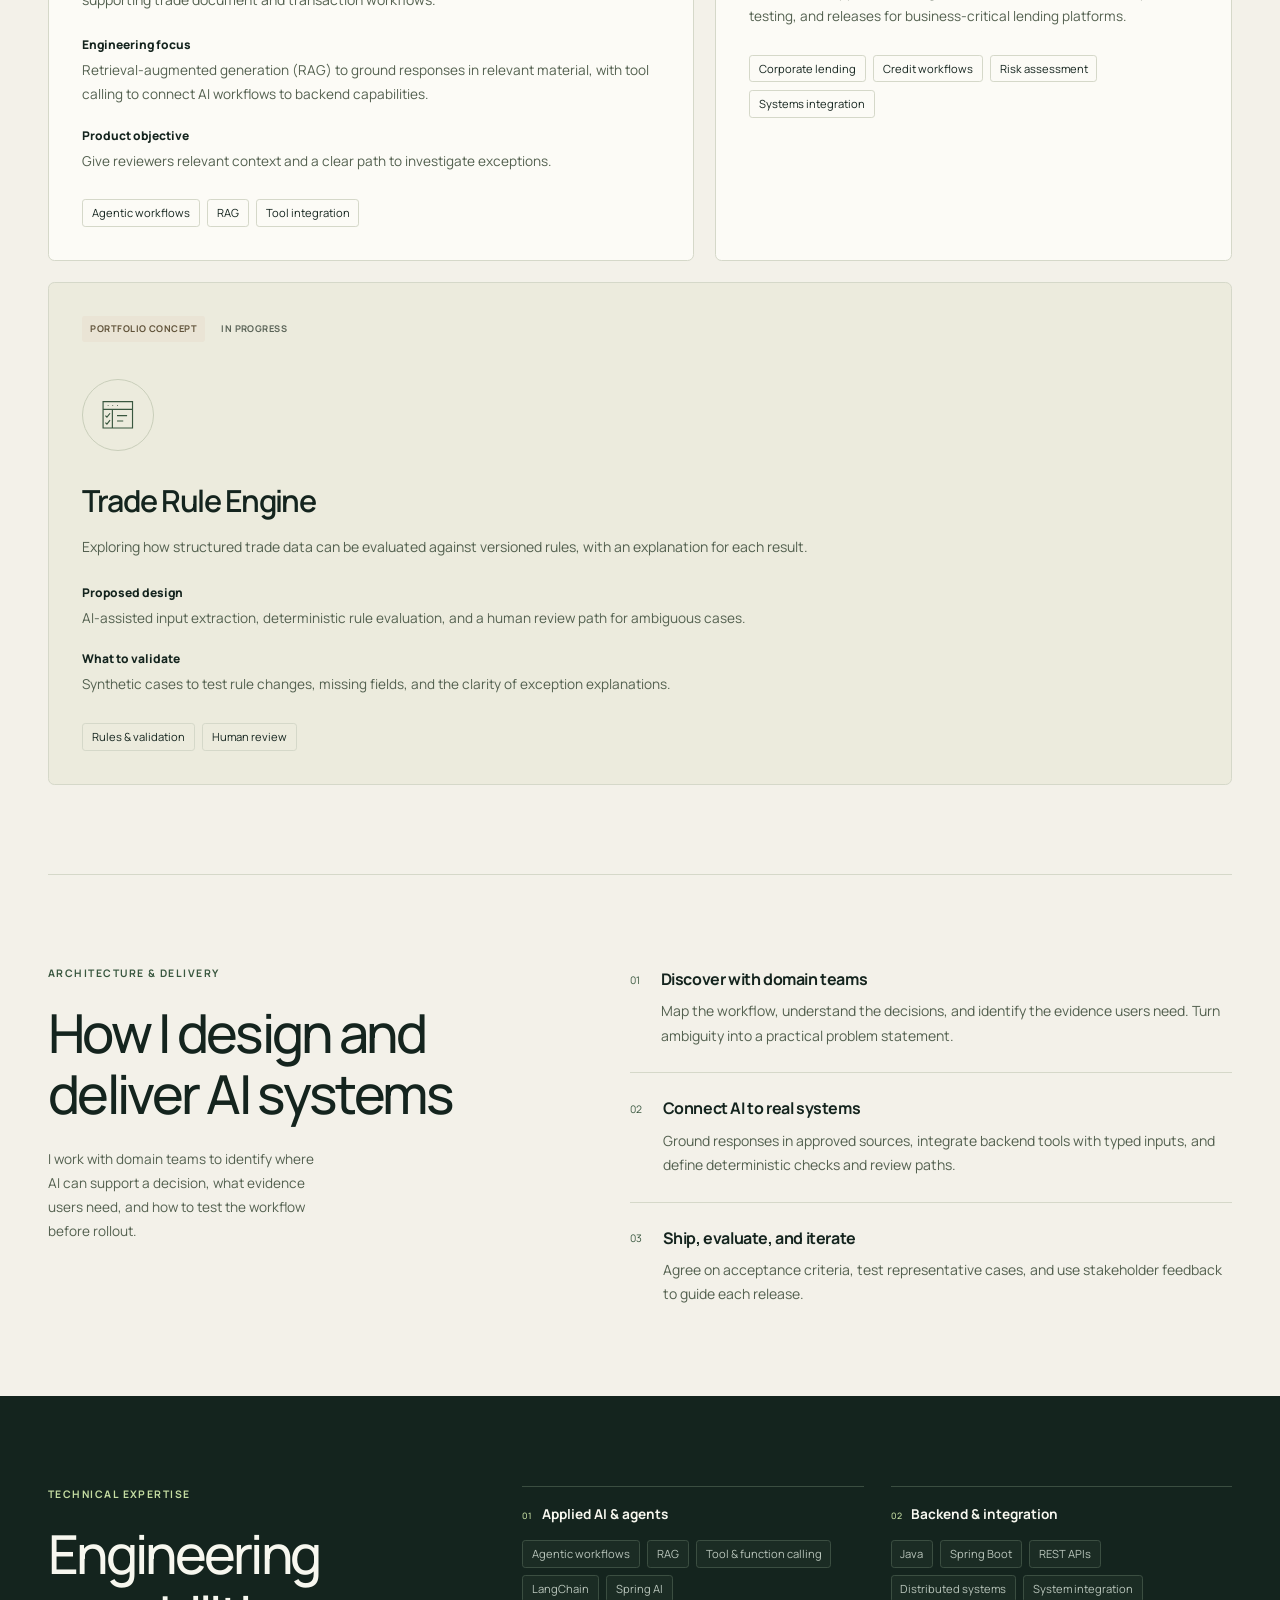
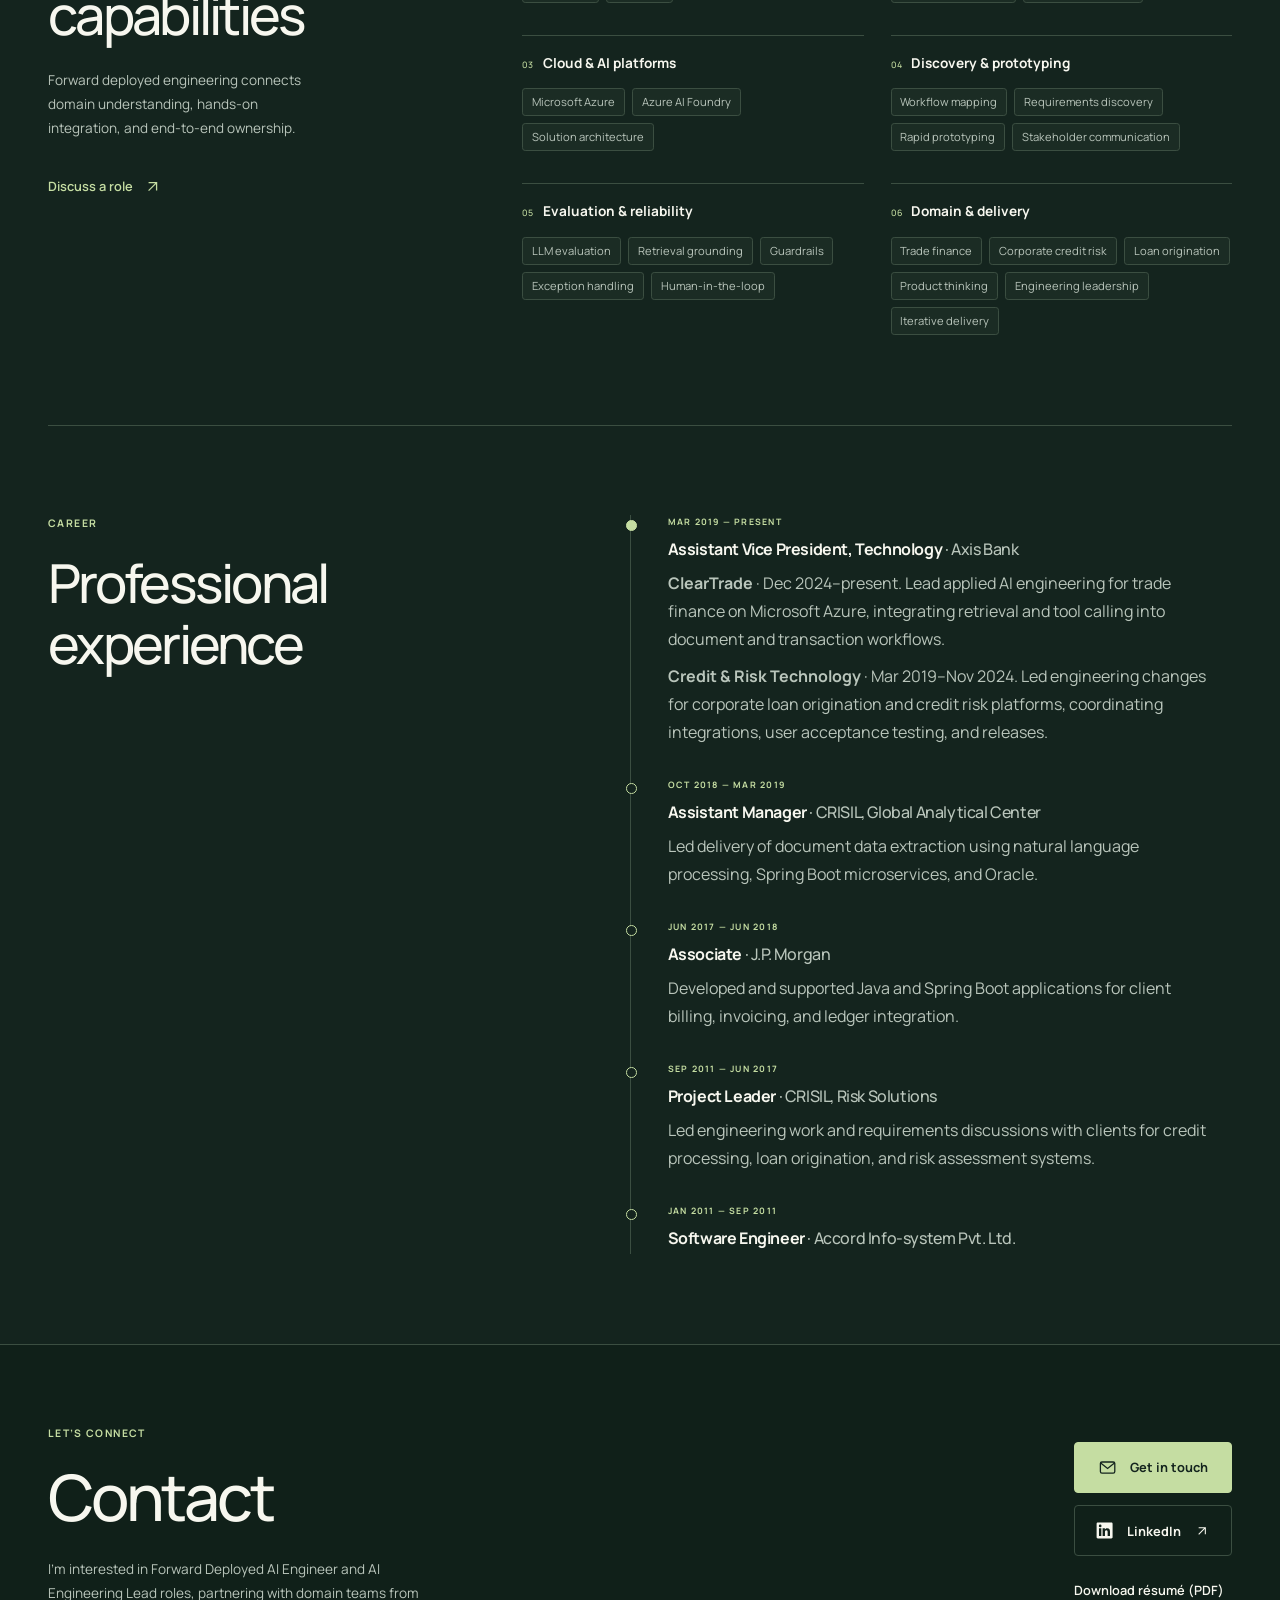
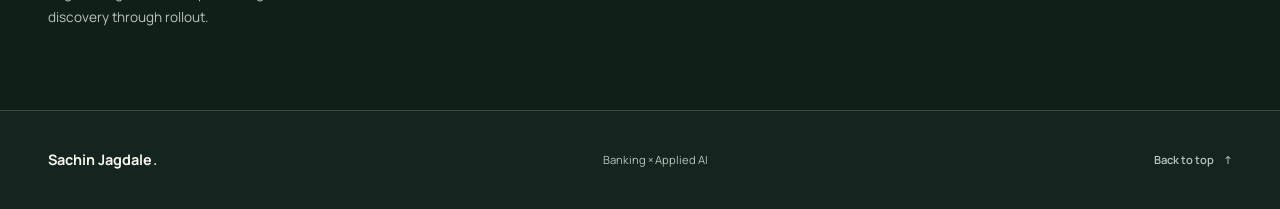
==== commit 22ddd16b: "Present professional experience as an employment timeline" ====
--- a/index.html
+++ b/index.html
@@ -115,10 +115,31 @@
 
     <section class="shell section experience" id="experience" aria-labelledby="experience-title">
       <div><p class="eyebrow">CAREER</p><h2 id="experience-title">Professional experience</h2></div>
-      <ol class="timeline" aria-label="Experience highlights">
-        <li><p class="eyebrow"><time datetime="2024-12">DEC 2024</time> — PRESENT</p><div><h3>ClearTrade</h3><p>Applied AI in trade finance. Agentic workflows, retrieval grounding, tool integration, and product-focused architecture.</p></div></li>
-        <li><p class="eyebrow">MAR 2019 — PRESENT</p><div><h3>AVP Technology <span>· Axis Bank</span></h3><p>Lead engineering delivery for banking platforms. Before ClearTrade, I led engineering changes across corporate loan origination and credit risk platforms, coordinating integrations, user acceptance testing, and releases.</p></div></li>
-        <li><p class="eyebrow">15+ YEARS</p><div><h3>Banking backend engineering</h3><p>Java, Spring Boot, and distributed backend systems built around the demands of banking.</p></div></li>
+      <ol class="timeline" aria-label="Employment history, most recent first">
+        <li>
+          <p class="eyebrow"><time datetime="2019-03">MAR 2019</time> — PRESENT</p>
+          <div>
+            <h3>Assistant Vice President, Technology <span>· Axis Bank</span></h3>
+            <p><strong>ClearTrade</strong> · Dec 2024–present. Lead applied AI engineering for trade finance on Microsoft Azure, integrating retrieval and tool calling into document and transaction workflows.</p>
+            <p><strong>Credit &amp; Risk Technology</strong> · Mar 2019–Nov 2024. Led engineering changes for corporate loan origination and credit risk platforms, coordinating integrations, user acceptance testing, and releases.</p>
+          </div>
+        </li>
+        <li>
+          <p class="eyebrow"><time datetime="2018-10">OCT 2018</time> — <time datetime="2019-03">MAR 2019</time></p>
+          <div><h3>Assistant Manager <span>· CRISIL, Global Analytical Center</span></h3><p>Led delivery of document data extraction using natural language processing, Spring Boot microservices, and Oracle.</p></div>
+        </li>
+        <li>
+          <p class="eyebrow"><time datetime="2017-06">JUN 2017</time> — <time datetime="2018-06">JUN 2018</time></p>
+          <div><h3>Associate <span>· J.P. Morgan</span></h3><p>Developed and supported Java and Spring Boot applications for client billing, invoicing, and ledger integration.</p></div>
+        </li>
+        <li>
+          <p class="eyebrow"><time datetime="2011-09">SEP 2011</time> — <time datetime="2017-06">JUN 2017</time></p>
+          <div><h3>Project Leader <span>· CRISIL, Risk Solutions</span></h3><p>Led engineering work and requirements discussions with clients for credit processing, loan origination, and risk assessment systems.</p></div>
+        </li>
+        <li>
+          <p class="eyebrow"><time datetime="2011-01">JAN 2011</time> — <time datetime="2011-09">SEP 2011</time></p>
+          <div><h3>Software Engineer <span>· Accord Info-system Pvt. Ltd.</span></h3></div>
+        </li>
       </ol>
     </section>
 
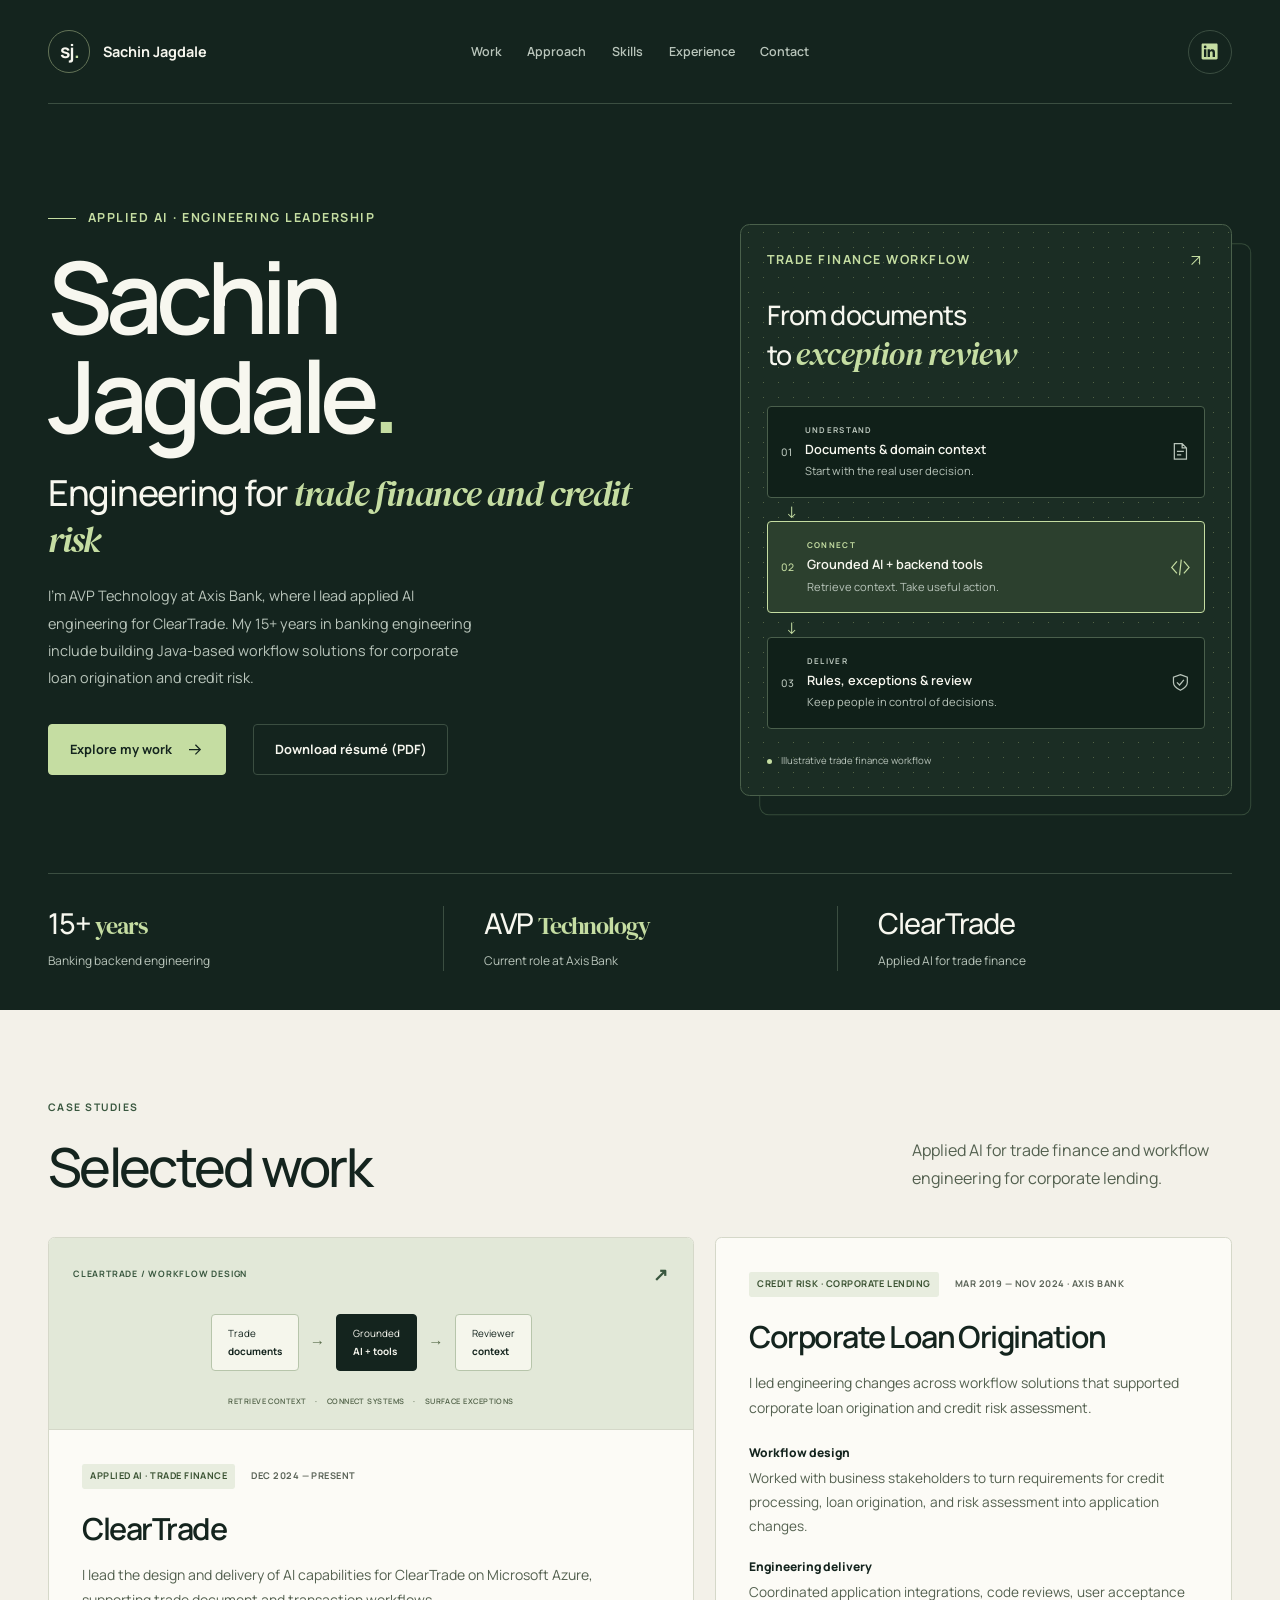
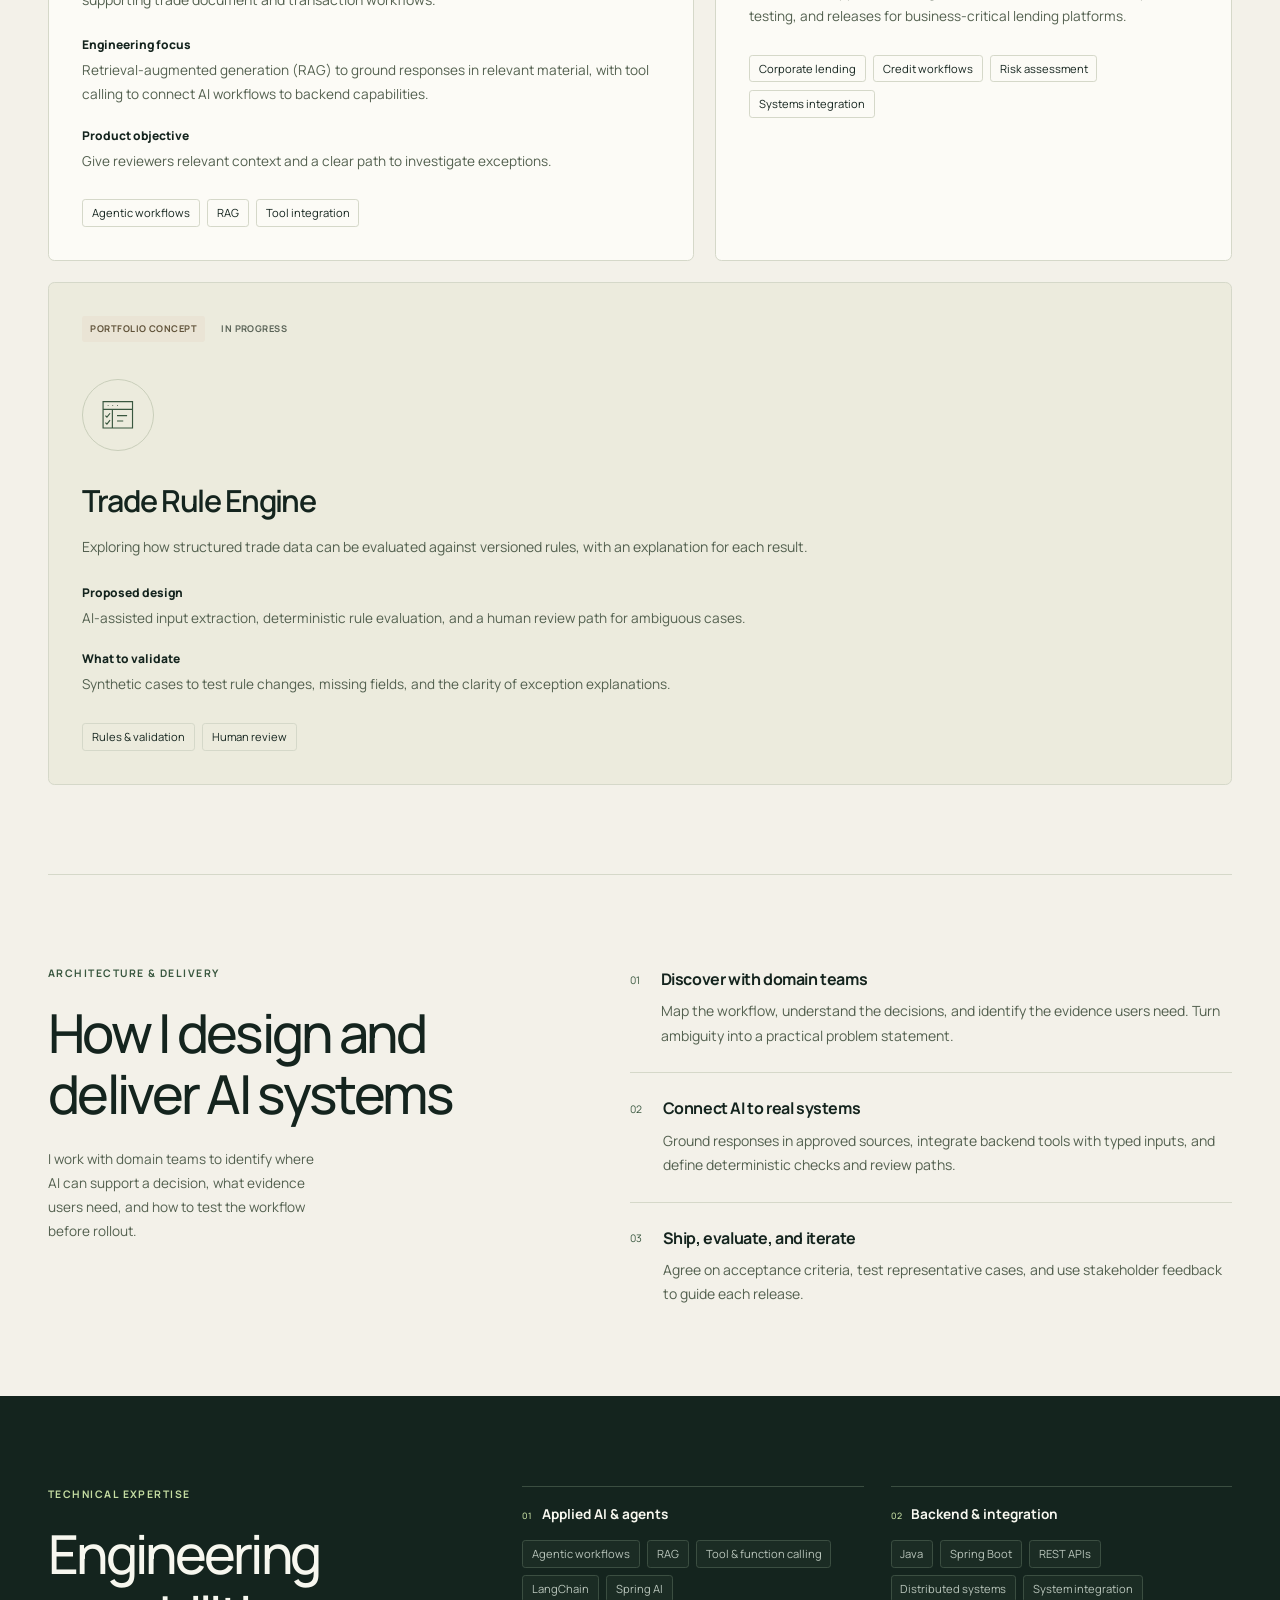
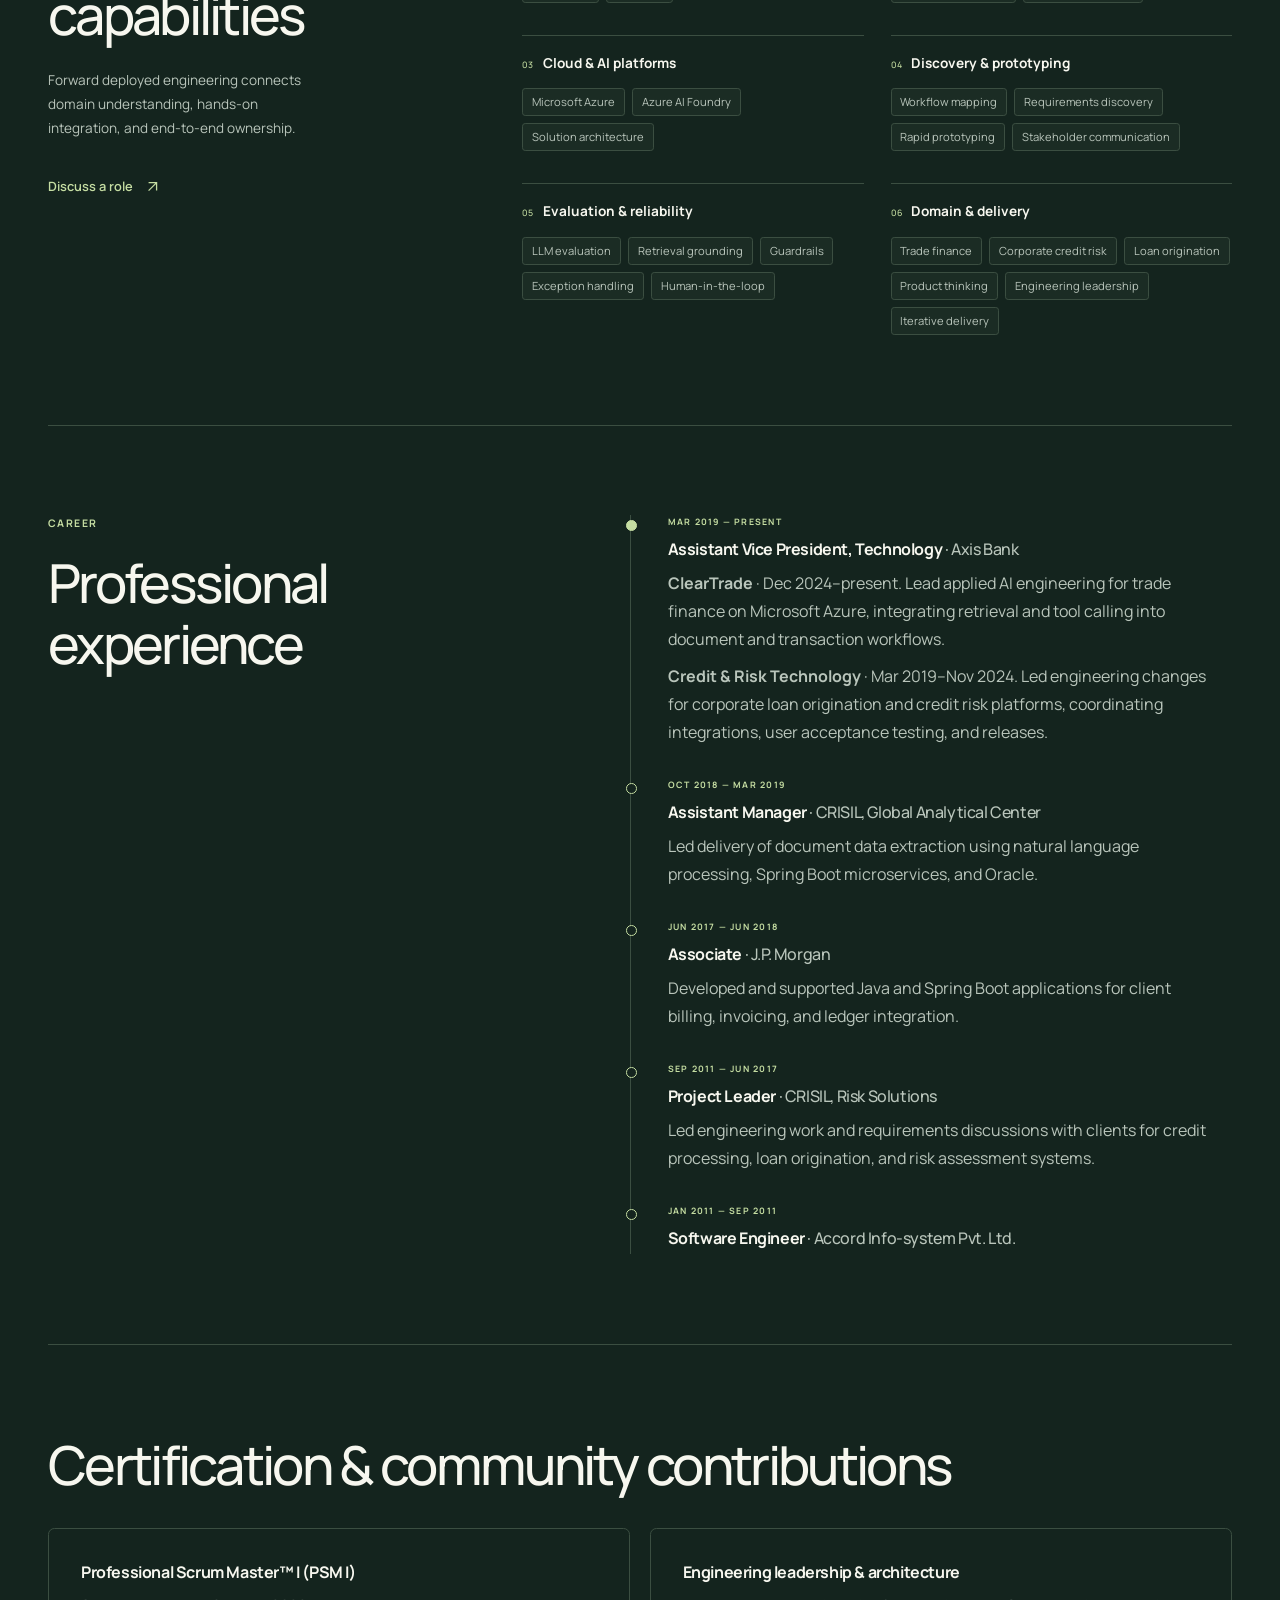
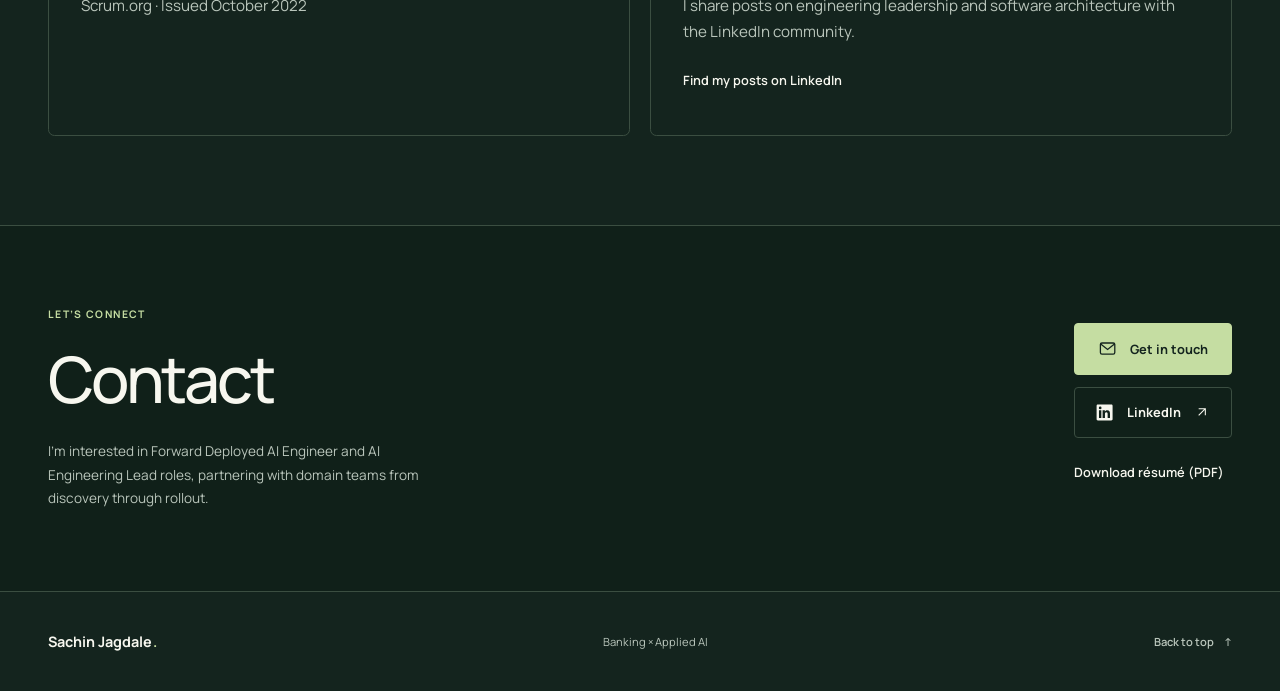
==== commit 7cd01426: "Show Scrum certification and LinkedIn community contributions" ====
--- a/index.html
+++ b/index.html
@@ -143,6 +143,21 @@
       </ol>
     </section>
 
+    <section class="shell section credentials" id="credentials" aria-labelledby="credentials-title">
+      <h2 id="credentials-title">Certification &amp; community contributions</h2>
+      <div class="credentials-grid">
+        <article>
+          <h3>Professional Scrum Master™ I (PSM I)</h3>
+          <p>Scrum.org · Issued <time datetime="2022-10">October 2022</time></p>
+        </article>
+        <article>
+          <h3>Engineering leadership &amp; architecture</h3>
+          <p>I share posts on engineering leadership and software architecture with the LinkedIn community.</p>
+          <a class="text-link" href="https://www.linkedin.com/in/sachinj158">Find my posts on LinkedIn</a>
+        </article>
+      </div>
+    </section>
+
     <section class="contact" id="contact" aria-labelledby="contact-title">
       <div class="shell contact-inner"><div><p class="eyebrow">LET’S CONNECT</p><h2 id="contact-title">Contact</h2><p>I’m interested in Forward Deployed AI Engineer and AI Engineering Lead roles, partnering with domain teams from discovery through rollout.</p></div><div class="contact-actions"><div class="actions" id="contact-links"><a class="button primary" href="mailto:sachinj158@gmail.com" data-link="email"><svg class="icon" viewBox="0 0 24 24" fill="none" stroke="currentColor" stroke-width="1.6" aria-hidden="true"><rect x="3" y="5" width="18" height="14" rx="2"/><path d="m3 6 9 7 9-7"/></svg> Get in touch</a><a class="button secondary" href="https://www.linkedin.com/in/sachinj158" data-link="linkedin" target="_blank" rel="noopener noreferrer"><svg class="icon" viewBox="0 0 24 24" fill="currentColor" aria-hidden="true"><path d="M20.45 2H3.55C2.69 2 2 2.68 2 3.52v16.96c0 .84.69 1.52 1.55 1.52h16.9c.86 0 1.55-.68 1.55-1.52V3.52c0-.84-.69-1.52-1.55-1.52ZM7.93 18.75H4.98V9.2h2.95v9.55ZM6.46 7.9a1.71 1.71 0 1 1 0-3.42 1.71 1.71 0 0 1 0 3.42Zm12.29 10.85H15.8V14.1c0-1.11-.02-2.54-1.55-2.54-1.55 0-1.79 1.21-1.79 2.46v4.73H9.51V9.2h2.83v1.3h.04c.39-.74 1.35-1.52 2.78-1.52 2.98 0 3.59 1.96 3.59 4.51v5.26Z"/></svg> LinkedIn<span class="sr-only"> (opens in a new tab)</span><svg class="icon icon-small" viewBox="0 0 24 24" fill="none" stroke="currentColor" stroke-width="1.6" aria-hidden="true"><path d="m7 17 10-10M7 7h10v10"/></svg></a><a class="text-link" href="./sachin-jagdale-resume.pdf" data-link="resume" download>Download résumé (PDF)</a></div><p class="contact-note" id="contact-note" hidden>Contact details are being updated.</p></div></div>
     </section>
--- a/styles.css
+++ b/styles.css
@@ -321,3 +321,18 @@
 @media (max-width: 400px) {
   .hero .eyebrow { font-size: .72rem; }
 }
+
+.credentials { border-top: 1px solid var(--line); }
+.credentials-grid {
+  display: grid;
+  grid-template-columns: repeat(auto-fit, minmax(min(100%, 20rem), 1fr));
+  gap: 1.2rem;
+  margin-top: 2rem;
+}
+.credentials-grid article {
+  padding: clamp(1.2rem, 3vw, 2rem);
+  border: 1px solid var(--line);
+  border-radius: .4rem;
+}
+.credentials-grid p { margin-top: .6rem; color: var(--muted); }
+.credentials-grid a { margin-top: .8rem; }
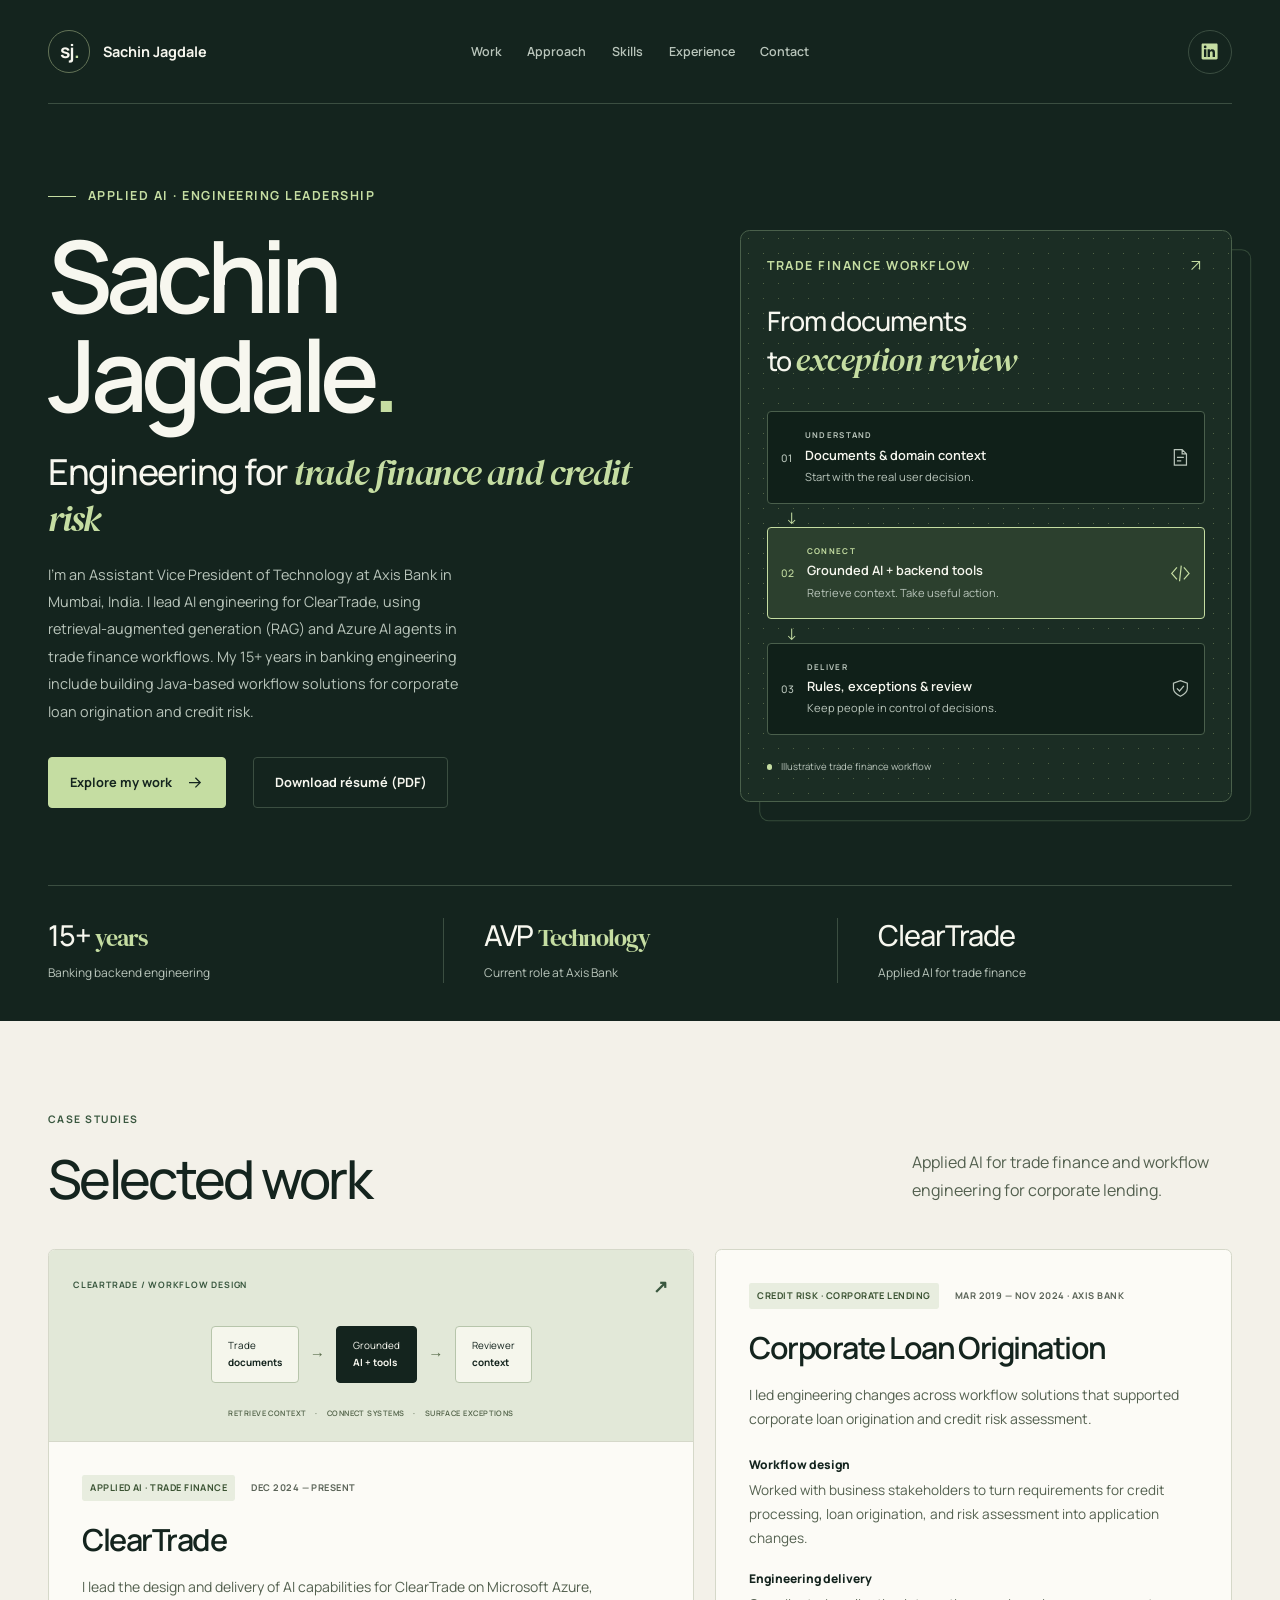
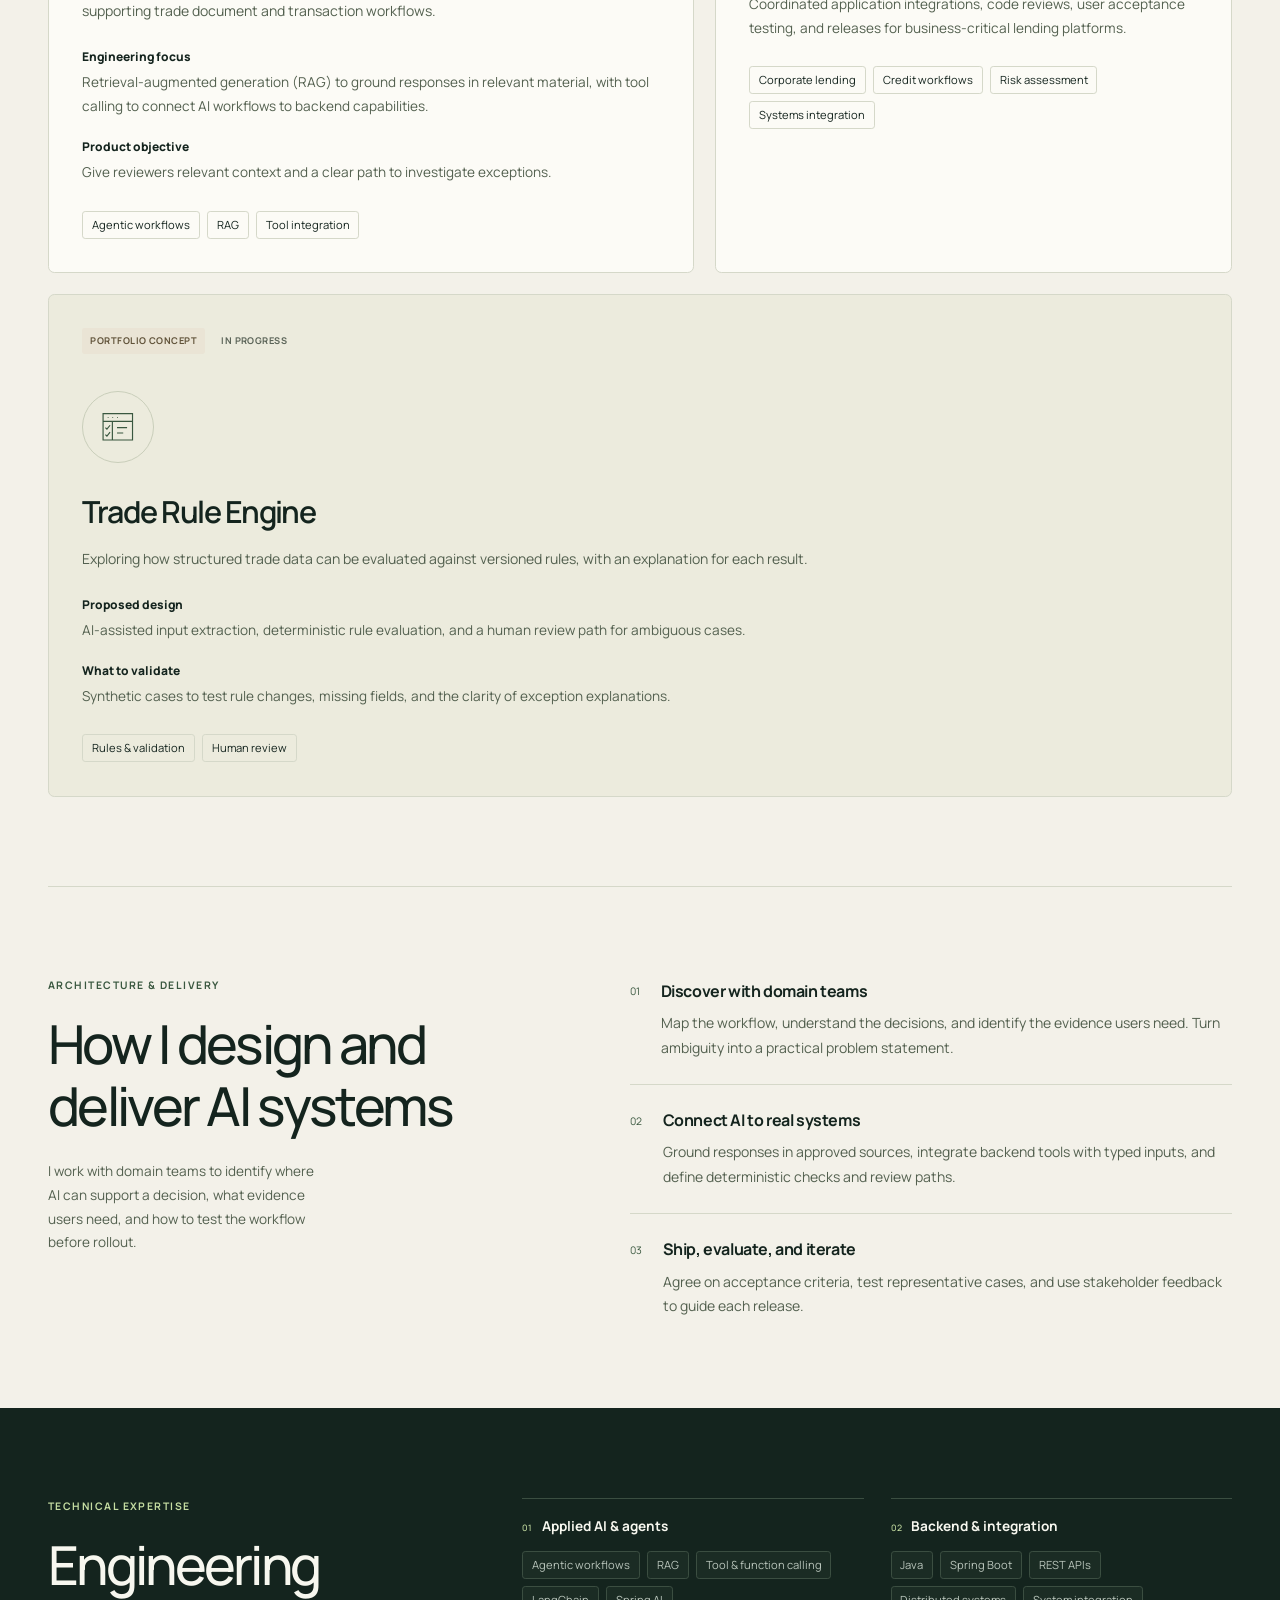
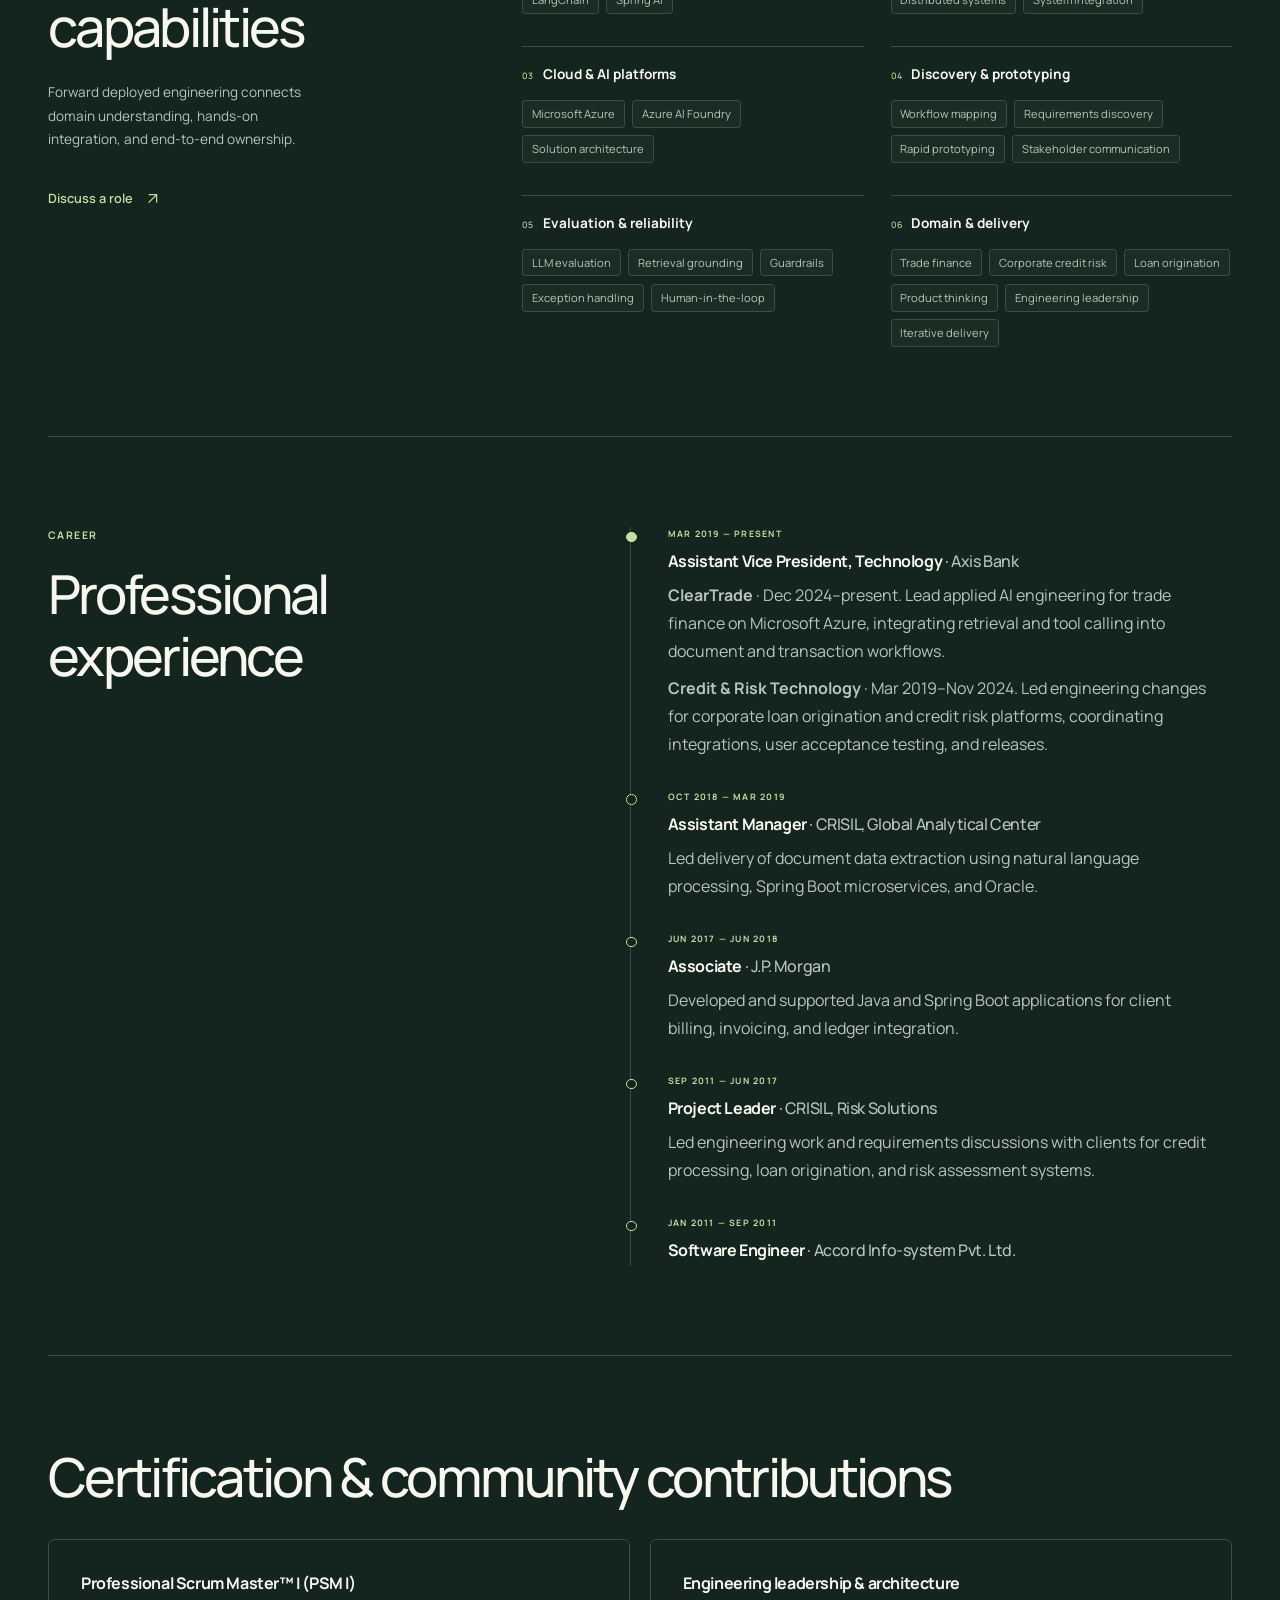
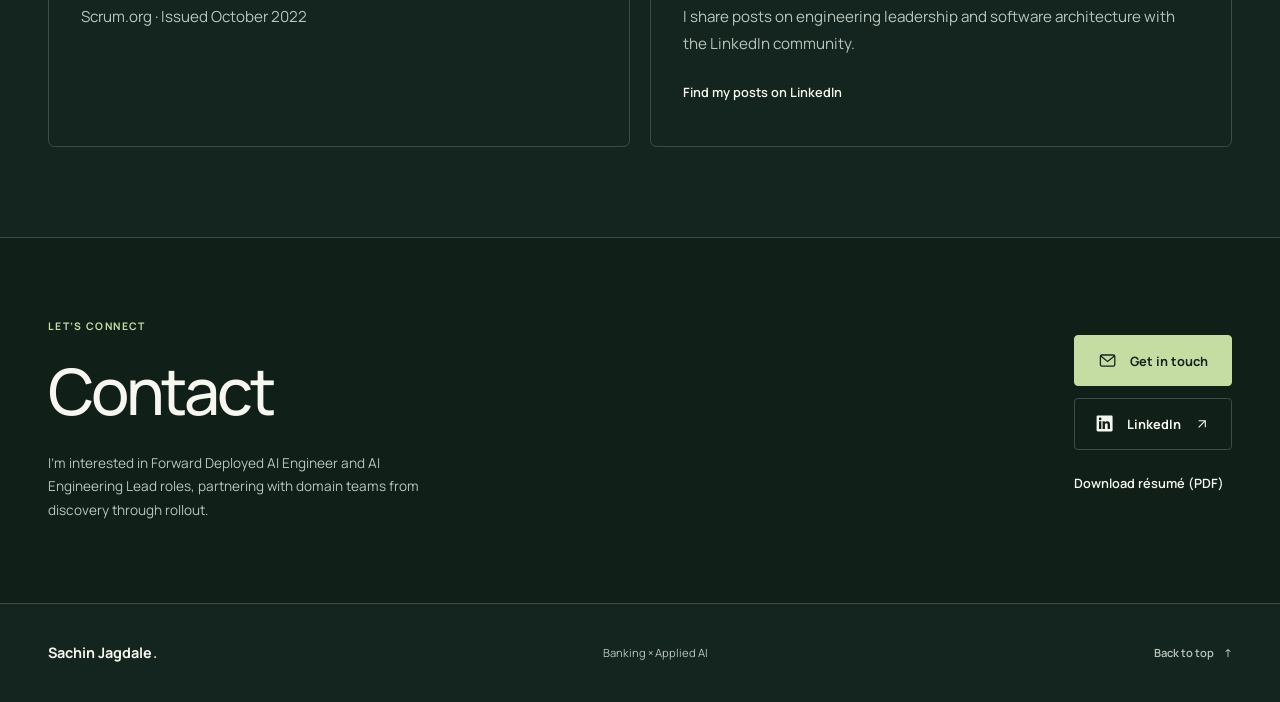
==== commit 1487440b: "Clarify global recruiter positioning and search descriptions" ====
--- a/index.html
+++ b/index.html
@@ -3,12 +3,12 @@
 <head>
   <meta charset="utf-8">
   <meta name="viewport" content="width=device-width, initial-scale=1">
-  <meta name="description" content="Sachin Jagdale, AVP Technology at Axis Bank. 15+ years in banking engineering across corporate loan origination, credit risk, and applied AI for trade finance.">
+  <meta name="description" content="Sachin Jagdale’s engineering portfolio covers Azure AI agents and RAG for trade finance, Java banking systems, and corporate loan origination at Axis Bank.">
   <meta name="theme-color" content="#14241e">
   <meta property="og:type" content="website">
-  <meta property="og:title" content="Sachin Jagdale | Forward Deployed AI Engineering">
-  <meta property="og:description" content="Engineering leadership across corporate credit risk, loan origination, and applied AI for trade finance.">
-  <title>Sachin Jagdale | Forward Deployed AI Engineering</title>
+  <meta property="og:title" content="Sachin Jagdale | AI Engineering Leadership in Banking">
+  <meta property="og:description" content="Explore ClearTrade and corporate lending workflows from a Mumbai-based engineering leader with 15+ years in banking technology.">
+  <title>Sachin Jagdale | AI Engineering Leadership in Banking</title>
   <link rel="icon" href="favicon.svg" type="image/svg+xml">
   <link rel="preload" href="fonts/manrope-latin.woff2" as="font" type="font/woff2" crossorigin>
   <link rel="stylesheet" href="styles.css">
@@ -36,7 +36,7 @@
         <p class="eyebrow"><span class="small-line" aria-hidden="true"></span> APPLIED AI · ENGINEERING LEADERSHIP</p>
         <h1 id="intro">Sachin<br>Jagdale<span class="name-dot">.</span></h1>
         <p class="hero-statement">Engineering for <em>trade finance and credit risk</em></p>
-        <p class="lede">I’m AVP Technology at Axis Bank, where I lead applied AI engineering for ClearTrade. My 15+ years in banking engineering include building Java-based workflow solutions for corporate loan origination and credit risk.</p>
+        <p class="lede">I’m an Assistant Vice President of Technology at Axis Bank in Mumbai, India. I lead AI engineering for ClearTrade, using retrieval-augmented generation (RAG) and Azure AI agents in trade finance workflows. My 15+ years in banking engineering include building Java-based workflow solutions for corporate loan origination and credit risk.</p>
         <div class="actions">
           <a class="button primary" href="#work">Explore my work <svg class="icon" viewBox="0 0 24 24" fill="none" stroke="currentColor" stroke-width="1.6" aria-hidden="true"><path d="M5 12h14m-6-6 6 6-6 6"/></svg></a>
           <a class="button secondary" href="./sachin-jagdale-resume.pdf" data-link="resume" download>Download résumé (PDF)</a>
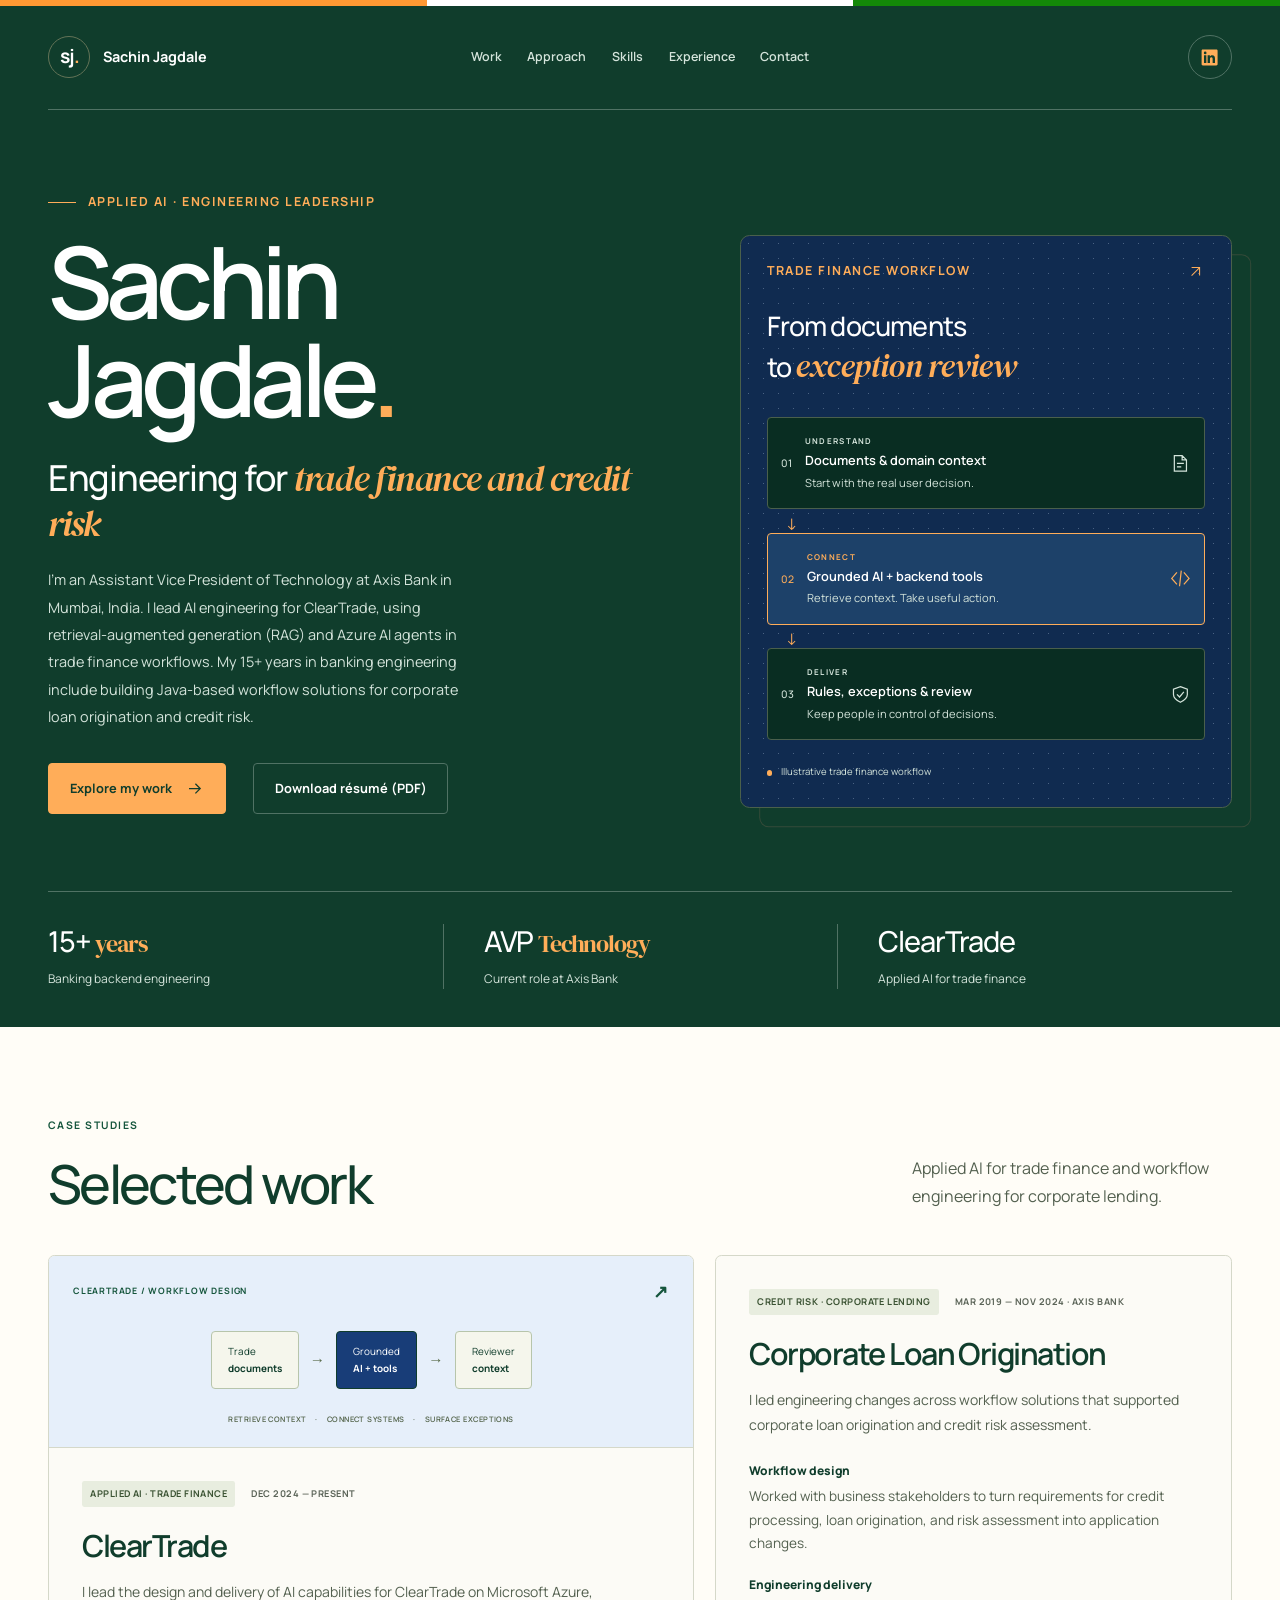
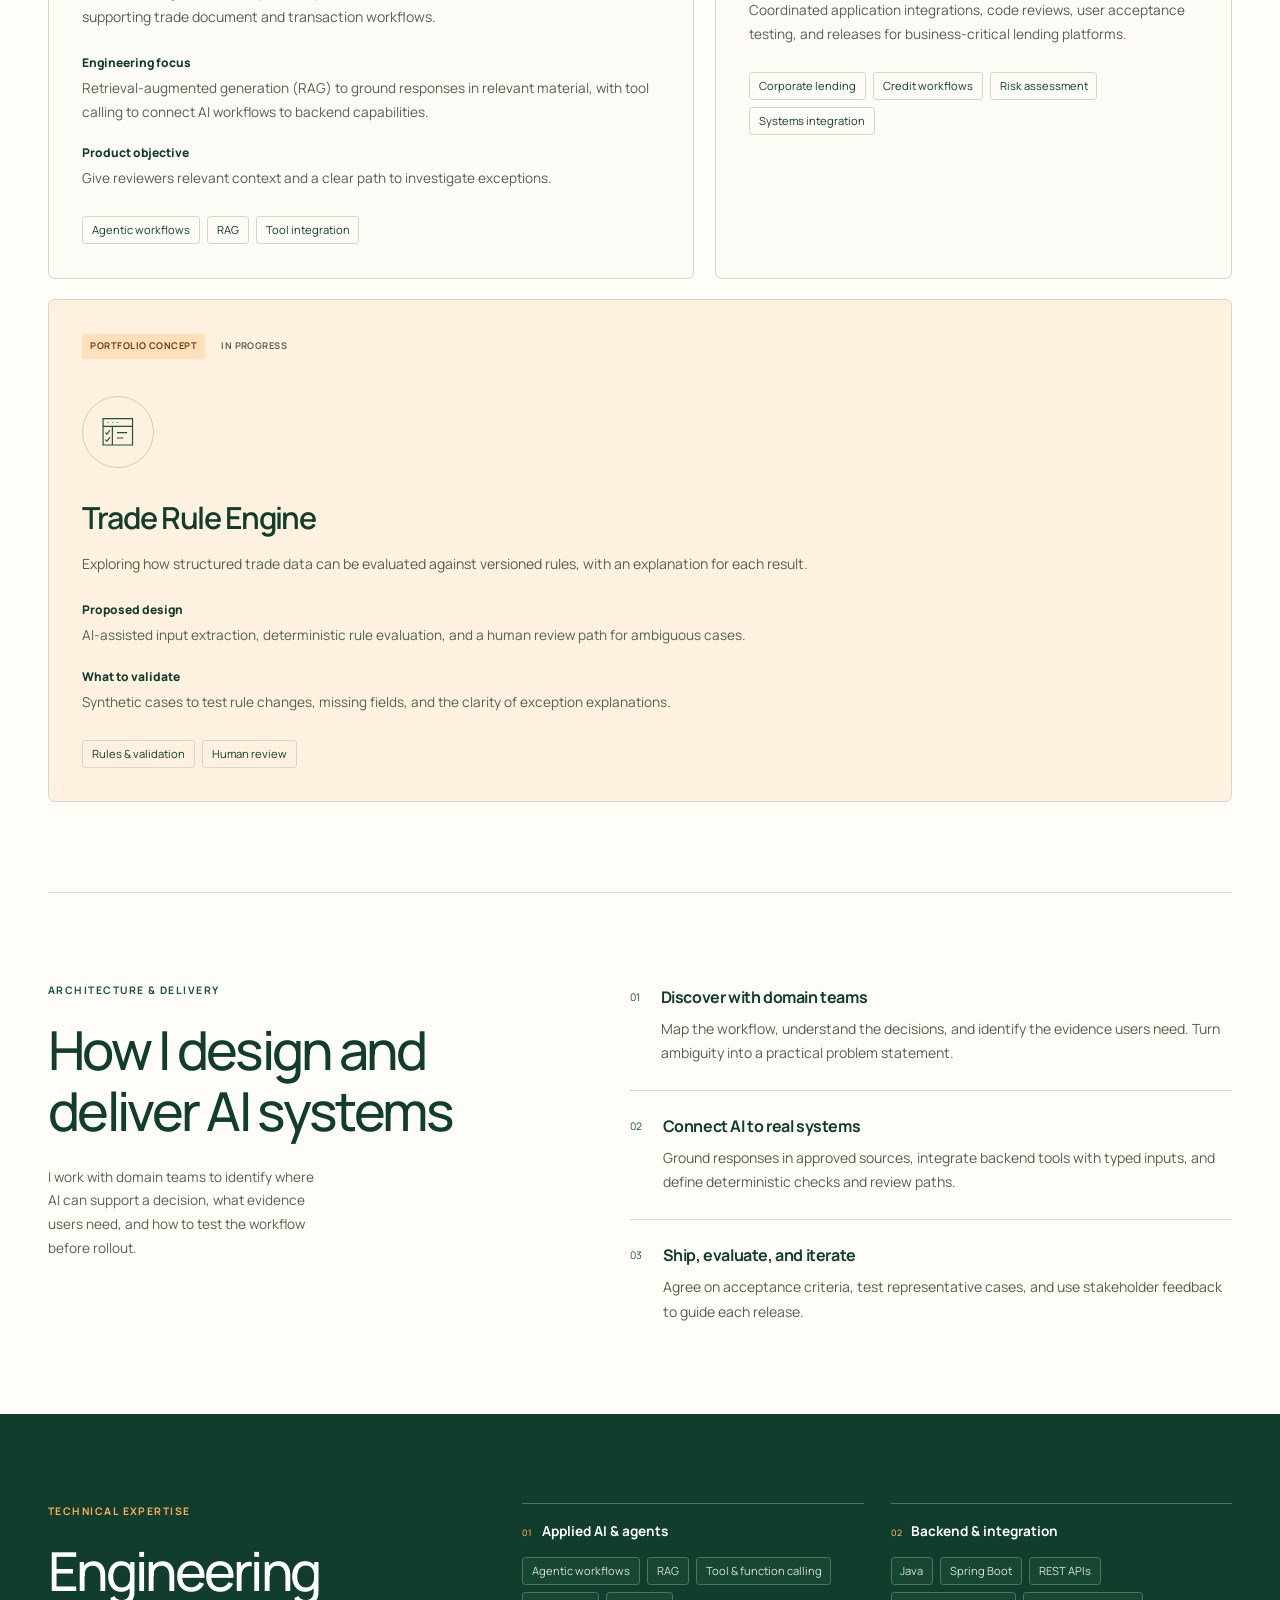
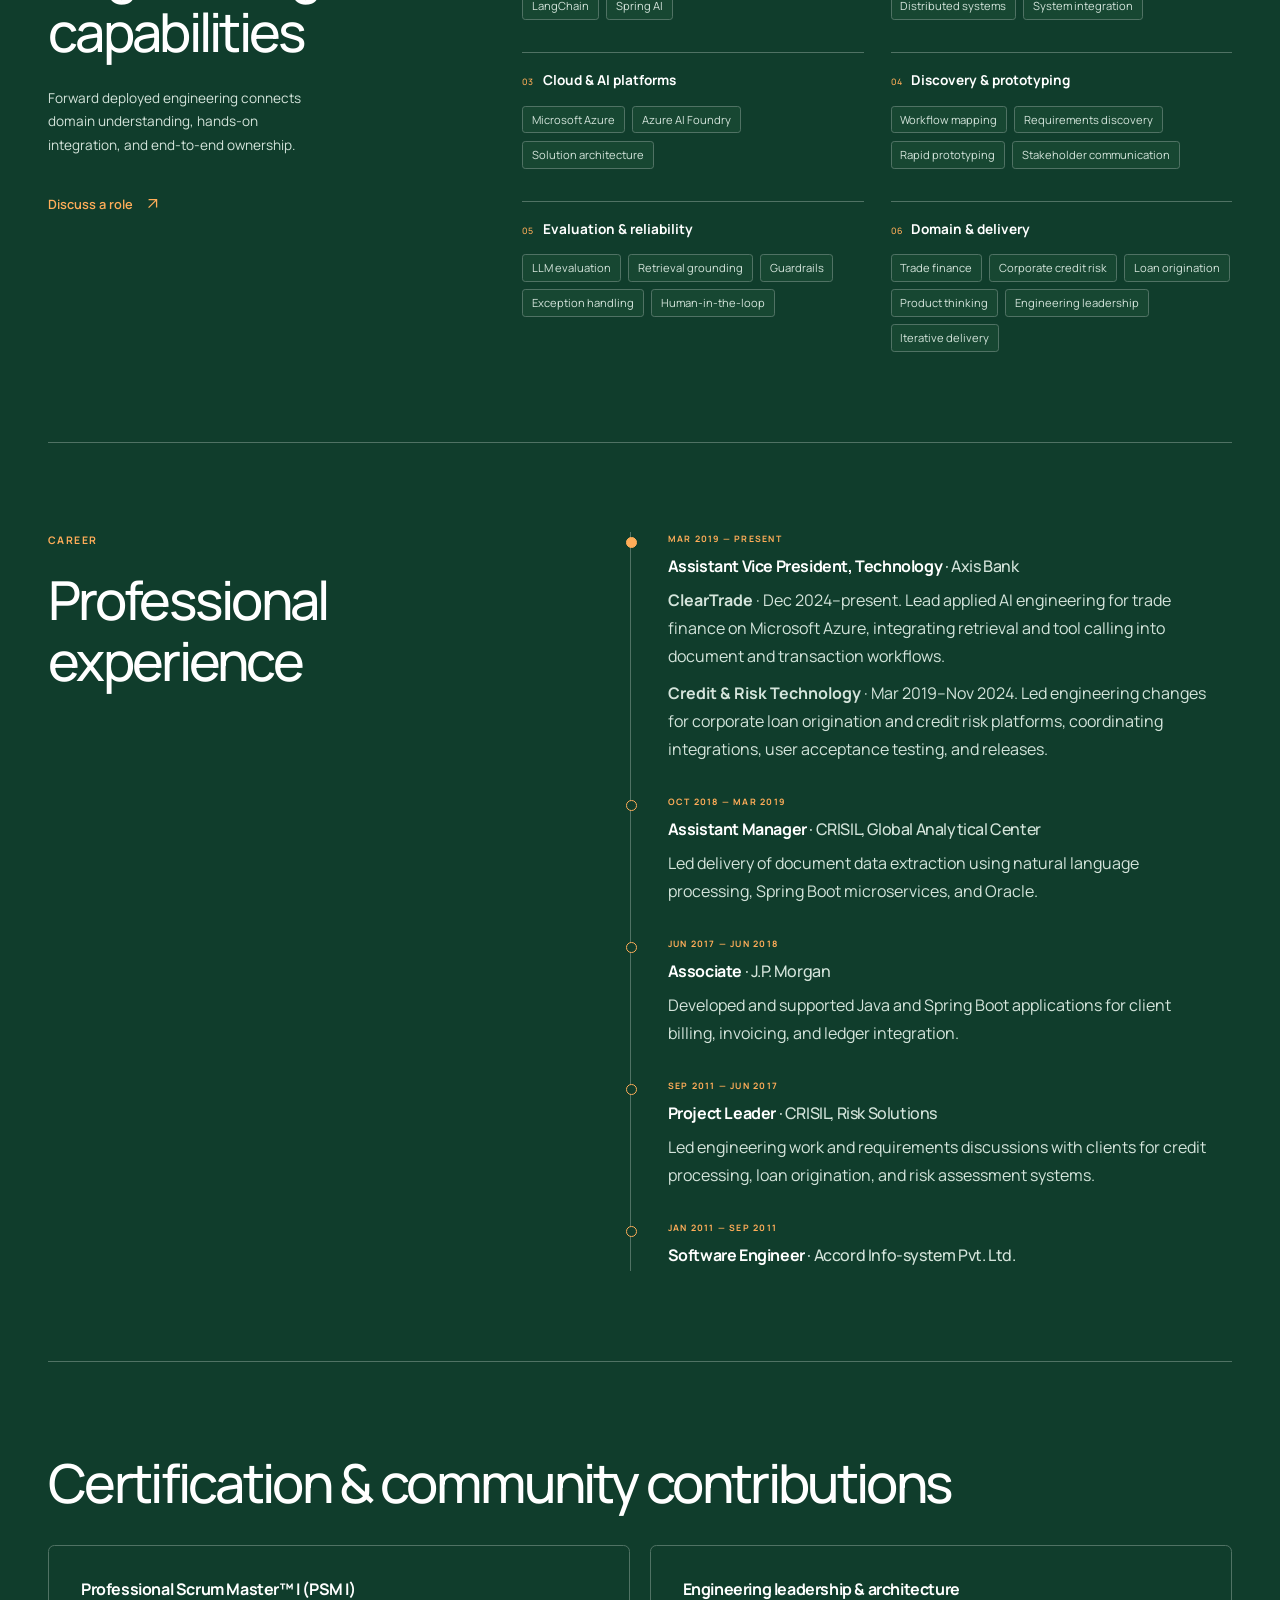
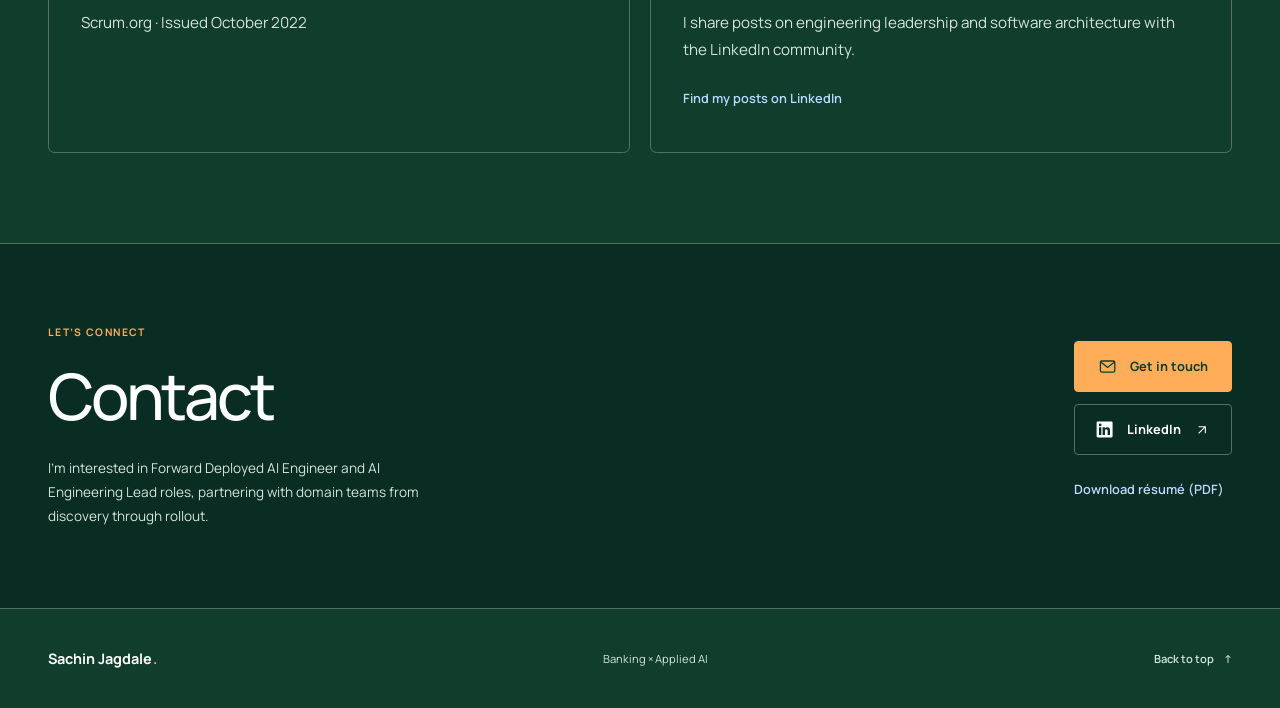
==== commit a22d9deb: "Apply Indian tricolour palette with blue workflow accents" ====
--- a/index.html
+++ b/index.html
@@ -4,7 +4,7 @@
   <meta charset="utf-8">
   <meta name="viewport" content="width=device-width, initial-scale=1">
   <meta name="description" content="Sachin Jagdale’s engineering portfolio covers Azure AI agents and RAG for trade finance, Java banking systems, and corporate loan origination at Axis Bank.">
-  <meta name="theme-color" content="#14241e">
+  <meta name="theme-color" content="#103d2c">
   <meta property="og:type" content="website">
   <meta property="og:title" content="Sachin Jagdale | AI Engineering Leadership in Banking">
   <meta property="og:description" content="Explore ClearTrade and corporate lending workflows from a Mumbai-based engineering leader with 15+ years in banking technology.">
--- a/styles.css
+++ b/styles.css
@@ -21,21 +21,27 @@
 }
 :root {
   color-scheme: dark;
-  --ink: #14241e;
-  --deep: #102019;
-  --panel: #1c2e26;
-  --paper: #f3f1e9;
-  --white: #f7f7ef;
-  --muted: #b9c5bb;
-  --accent: #c5dda2;
-  --forest: #39573f;
-  --line: #3b4e41;
+  --ink: #103d2c;
+  --deep: #092d22;
+  --panel: #19533d;
+  --paper: #fffdf7;
+  --white: #ffffff;
+  --muted: #d4e4db;
+  --accent: #ffad59;
+  --forest: #15553c;
+  --line: #507264;
   --paper-line: #d5d8c9;
   --serif: "DM Serif Display", Georgia, serif;
   --sans: Manrope, "Segoe UI", sans-serif;
 }
 * { box-sizing: border-box; }
 html { scroll-behavior: smooth; scroll-padding-top: 2rem; }
+body::before {
+  content: "";
+  display: block;
+  height: .35rem;
+  background: linear-gradient(to right, #ff9933 0 33.333%, #fff 33.333% 66.667%, #138808 66.667% 100%);
+}
 body { margin: 0; background: var(--ink); color: var(--white); font: 400 .95rem/1.75 var(--sans); -webkit-font-smoothing: antialiased; }
 ::selection { background: var(--accent); color: var(--ink); }
 [hidden] { display: none !important; }
@@ -76,12 +82,12 @@
 .button { display: inline-flex; align-items: center; justify-content: center; gap: .8rem; min-height: 3.2rem; padding: .8rem 1.3rem; border: 1px solid var(--line); border-radius: .25rem; font-size: .8rem; font-weight: 700; text-decoration: none; transition: background-color .2s, border-color .2s, transform .2s; }
 .button:active { transform: translateY(1px); }
 .primary { background: var(--accent); border-color: var(--accent); color: var(--ink); }
-.primary:hover { background: #d6e9b9; border-color: #d6e9b9; transform: translateY(-2px); }
+.primary:hover { background: #ffc589; border-color: #ffc589; transform: translateY(-2px); }
 .secondary { color: var(--white); }
 .secondary:hover { background: var(--panel); border-color: var(--accent); transform: translateY(-2px); }
-.text-link { display: inline-flex; align-items: center; gap: .6rem; min-height: 2.75rem; font-size: .8rem; font-weight: 600; text-decoration: none; transition: color .2s; }
+.text-link { color: #bcd9ff; display: inline-flex; align-items: center; gap: .6rem; min-height: 2.75rem; font-size: .8rem; font-weight: 600; text-decoration: none; transition: color .2s; }
 .text-link:hover { color: var(--accent); text-decoration: underline; }
-.flow { position: relative; margin-top: 2.3rem; padding: 1.6rem; border: 1px solid #4a604b; border-radius: .6rem; background-color: #1b2d24; background-image: radial-gradient(#536445 0.65px, transparent 0.65px); background-size: 15px 15px; box-shadow: 1.2rem 1.2rem 0 -1px var(--ink), 1.2rem 1.2rem 0 0 #344a39; }
+.flow { position: relative; margin-top: 2.3rem; padding: 1.6rem; border: 1px solid #4a604b; border-radius: .6rem; background-color: #102b50; background-image: radial-gradient(#4b6384 0.65px, transparent 0.65px); background-size: 15px 15px; box-shadow: 1.2rem 1.2rem 0 -1px var(--ink), 1.2rem 1.2rem 0 0 #344a39; }
 .flow-heading { display: flex; align-items: center; justify-content: space-between; gap: 1rem; }
 .flow-heading .eyebrow { margin: 0; font-size: .58rem; letter-spacing: .12em; }
 .flow-heading > .icon { color: var(--accent); }
@@ -95,7 +101,7 @@
 .flow-steps strong { display: block; font-size: .8rem; font-weight: 600; line-height: 1.5; }
 .flow-steps small { display: block; color: var(--muted); font-size: .7rem; margin-top: .15rem; }
 .step-icon { width: 1.3rem; height: 1.3rem; color: var(--muted); }
-.flow-steps .flow-ai { border-color: var(--accent); background: #2c402e; }
+.flow-steps .flow-ai { border-color: var(--accent); background: #1d4169; }
 .flow-ai .node, .flow-ai .flow-label, .flow-ai .step-icon { color: var(--accent); }
 .flow figcaption { display: flex; align-items: center; gap: .55rem; margin-top: 1.5rem; color: var(--muted); font-size: .6rem; }
 .caption-mark { width: .35rem; height: .35rem; background: var(--accent); border-radius: 50%; }
@@ -117,19 +123,19 @@
 .section-intro { max-width: 32ch; padding-bottom: .3rem; color: #53604f; font-size: .85rem; }
 .projects { display: grid; grid-template-columns: 1.25fr 1fr; gap: 1.3rem; }
 .case { overflow: hidden; border: 1px solid var(--paper-line); border-radius: .4rem; background: #fcfbf6; }
-.project-visual { padding: 1.3rem 1.5rem; background: #e2e8d8; border-bottom: 1px solid var(--paper-line); }
+.project-visual { padding: 1.3rem 1.5rem; background: #e6effa; border-bottom: 1px solid var(--paper-line); }
 .visual-heading { display: flex; align-items: center; justify-content: space-between; gap: 1rem; color: var(--forest); font-size: .55rem; font-weight: 700; letter-spacing: .09em; }
 .diagram-symbol { font-size: 1.1rem; }
 .mini-flow { display: flex; align-items: center; justify-content: center; gap: .7rem; padding-block: 1.5rem; }
 .mini-flow > span:not(.connector) { padding: .65rem 1rem; border: 1px solid #b7c5ab; border-radius: .25rem; font-size: .62rem; background: #f5f6ec; }
-.mini-flow > span.mini-ai { background: var(--ink); color: var(--white); border-color: var(--ink); }
+.mini-flow > span.mini-ai { background: #183d78; color: var(--white); border-color: var(--ink); }
 .connector { color: #5a6d4c; }
 .project-visual > p { text-align: center; font-size: .47rem; font-weight: 600; letter-spacing: .06em; color: #506147; }
 .project-visual > p span { padding-inline: .4rem; }
 .case-body { padding: clamp(1.25rem, 2.6vw, 2.1rem); }
 .case-meta { display: flex; flex-wrap: wrap; align-items: center; gap: .6rem 1rem; color: #5b6458; font-size: .58rem; font-weight: 700; letter-spacing: .05em; }
 .status { display: inline-block; padding: .3rem .5rem; background: #e8eddf; color: #3b5333; border-radius: .15rem; }
-.concept { background: #eae4d5; color: #61533a; }
+.concept { background: #ffe0ba; color: #703e0e; }
 .case h3 { margin-top: 1.15rem; font-size: 1.9rem; font-weight: 600; letter-spacing: -.05em; }
 .case h3 + p { margin-top: .8rem; color: #53604f; font-size: .875rem; }
 .case dl { margin-top: 1.4rem; font-size: .85rem; }
@@ -139,7 +145,7 @@
 .tags { display: flex; align-items: start; flex-wrap: wrap; gap: .45rem; padding: 0; list-style: none; }
 .tags li { padding: .25rem .55rem; border: 1px solid var(--paper-line); border-radius: .2rem; font-size: .7rem; line-height: 1.6; }
 .case .tags { margin-top: 1.6rem; }
-.case-concept { grid-column: 1 / -1; background: #ecebdd; }
+.case-concept { grid-column: 1 / -1; background: #fff1df; }
 .concept-symbol { display: grid; place-items: center; width: 4.5rem; height: 4.5rem; border: 1px solid #c9ceba; border-radius: 50%; margin-block: 2.3rem 1.8rem; color: var(--forest); }
 .concept-symbol svg { width: 3.1rem; height: 3.1rem; }
 .approach { display: grid; grid-template-columns: 1fr 1.2fr; gap: 5rem; border-top: 1px solid var(--paper-line); }
@@ -158,7 +164,7 @@
 .skill-groups dt { display: flex; align-items: baseline; gap: .6rem; font-size: .85rem; font-weight: 700; }
 .skill-groups dt > span { color: var(--accent); font-size: .55rem; font-weight: 500; }
 .skill-groups dd { margin: .8rem 0 0; }
-.skill-groups .tags li { border-color: var(--line); color: var(--muted); font-size: .7rem; background: #1b2c24; }
+.skill-groups .tags li { border-color: var(--line); color: var(--muted); font-size: .7rem; background: #174732; }
 .experience { display: grid; grid-template-columns: 1fr 1.2fr; gap: 5rem; border-top: 1px solid var(--line); }
 .timeline { list-style: none; padding: 0 0 0 1.2rem; border-left: 1px solid var(--line); }
 .timeline li { position: relative; padding: 0 0 2rem 1.1rem; }
